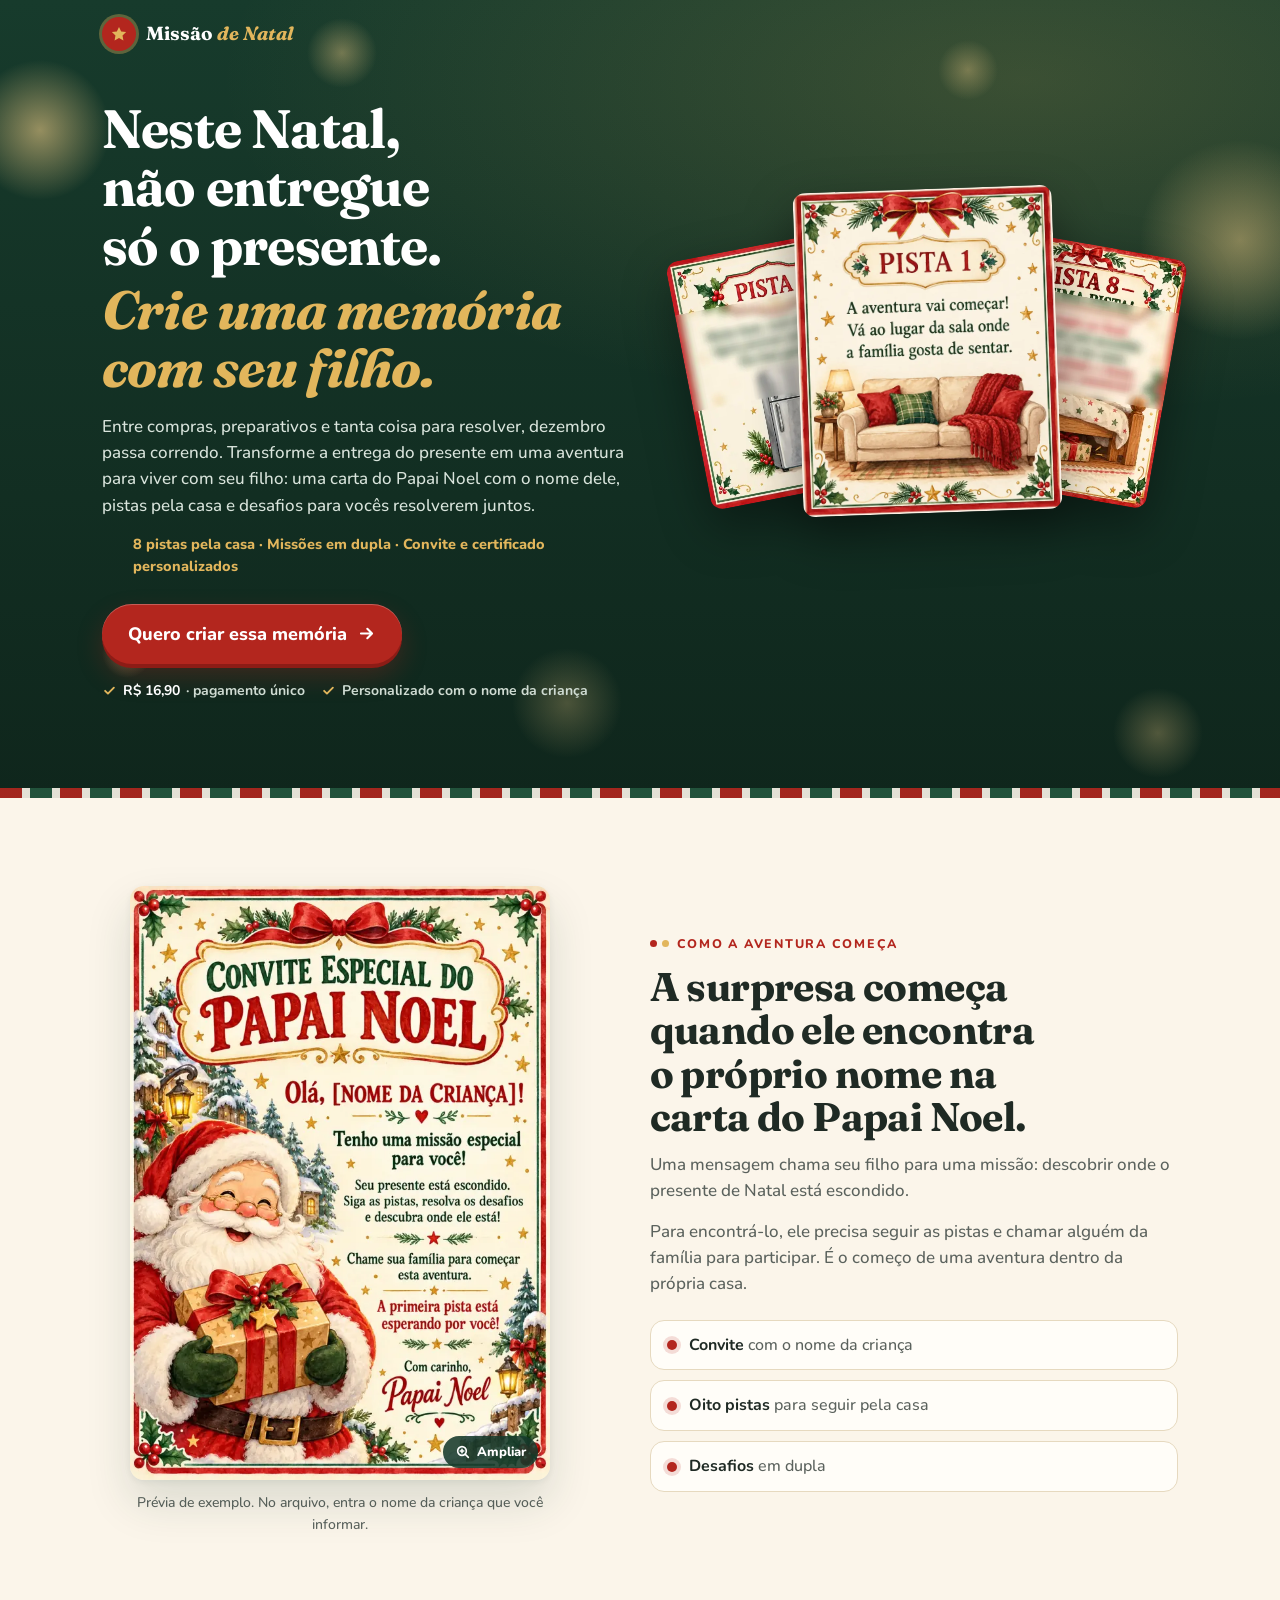
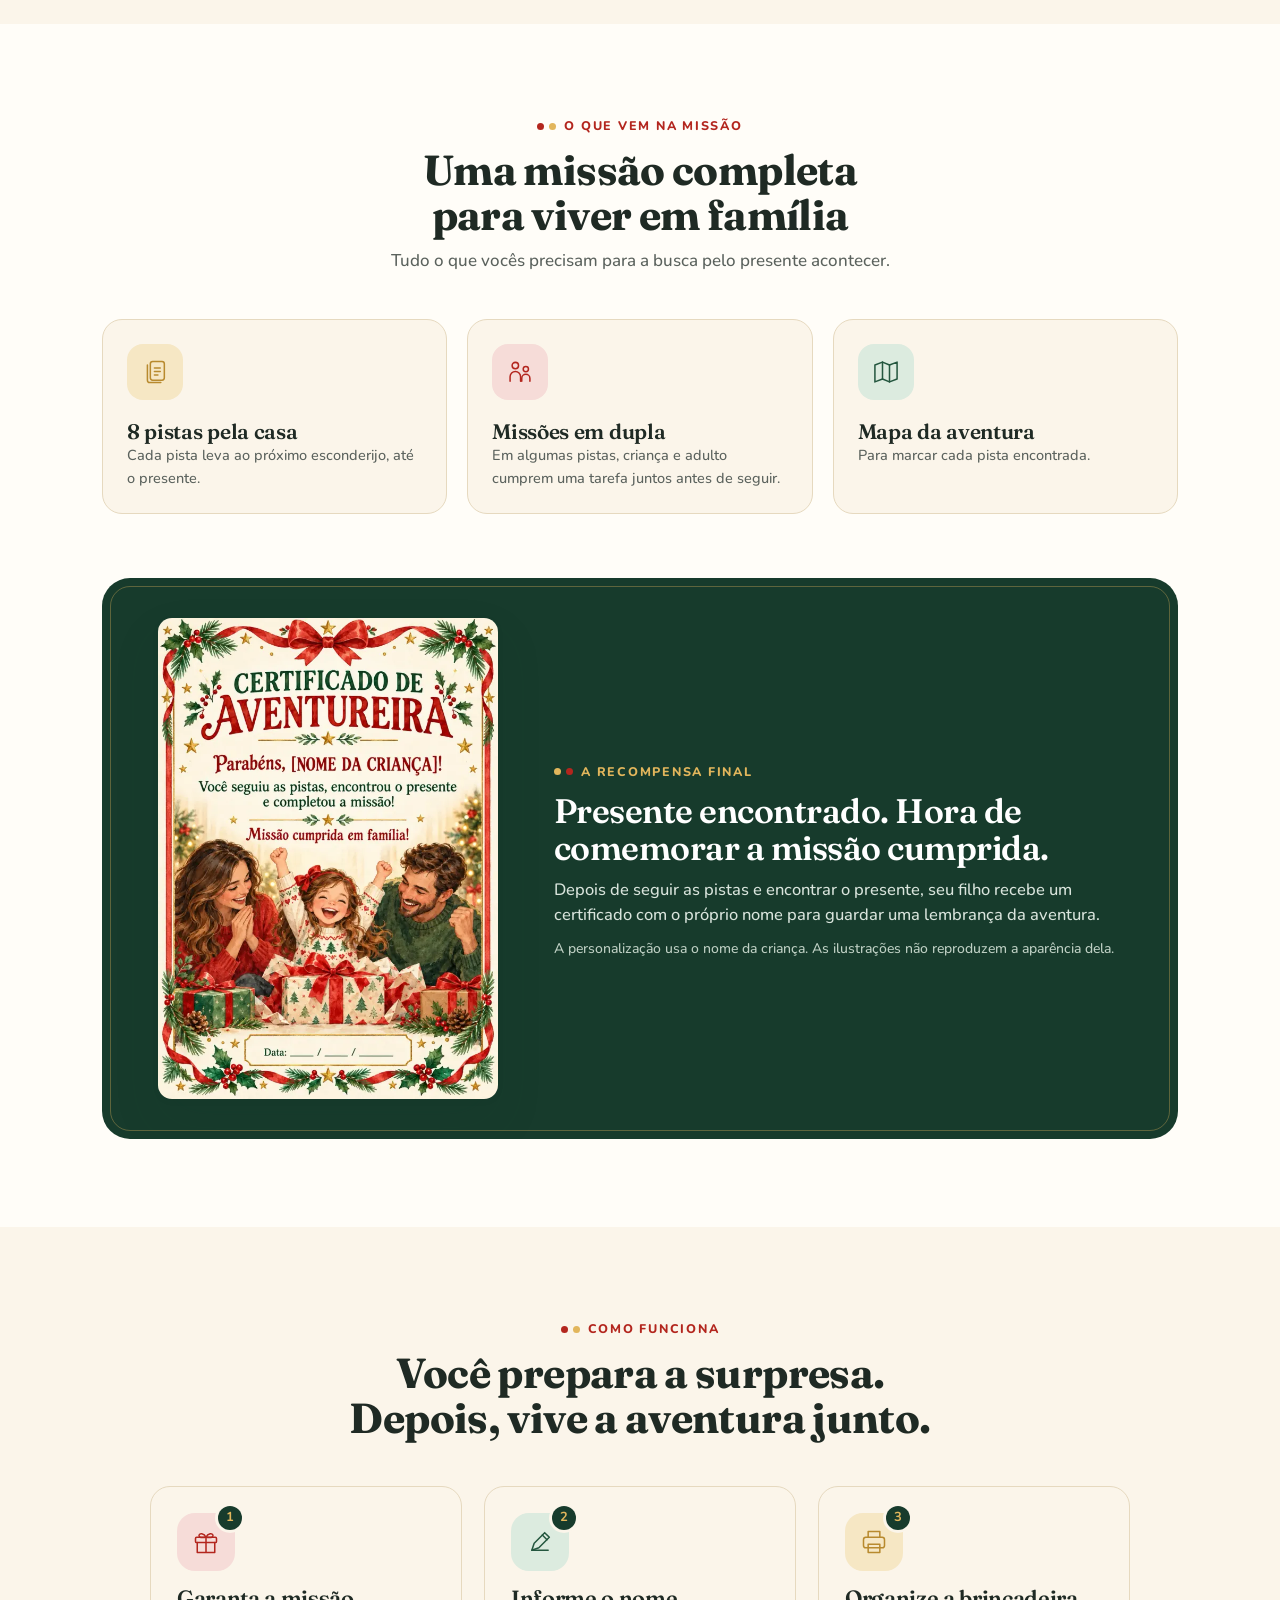
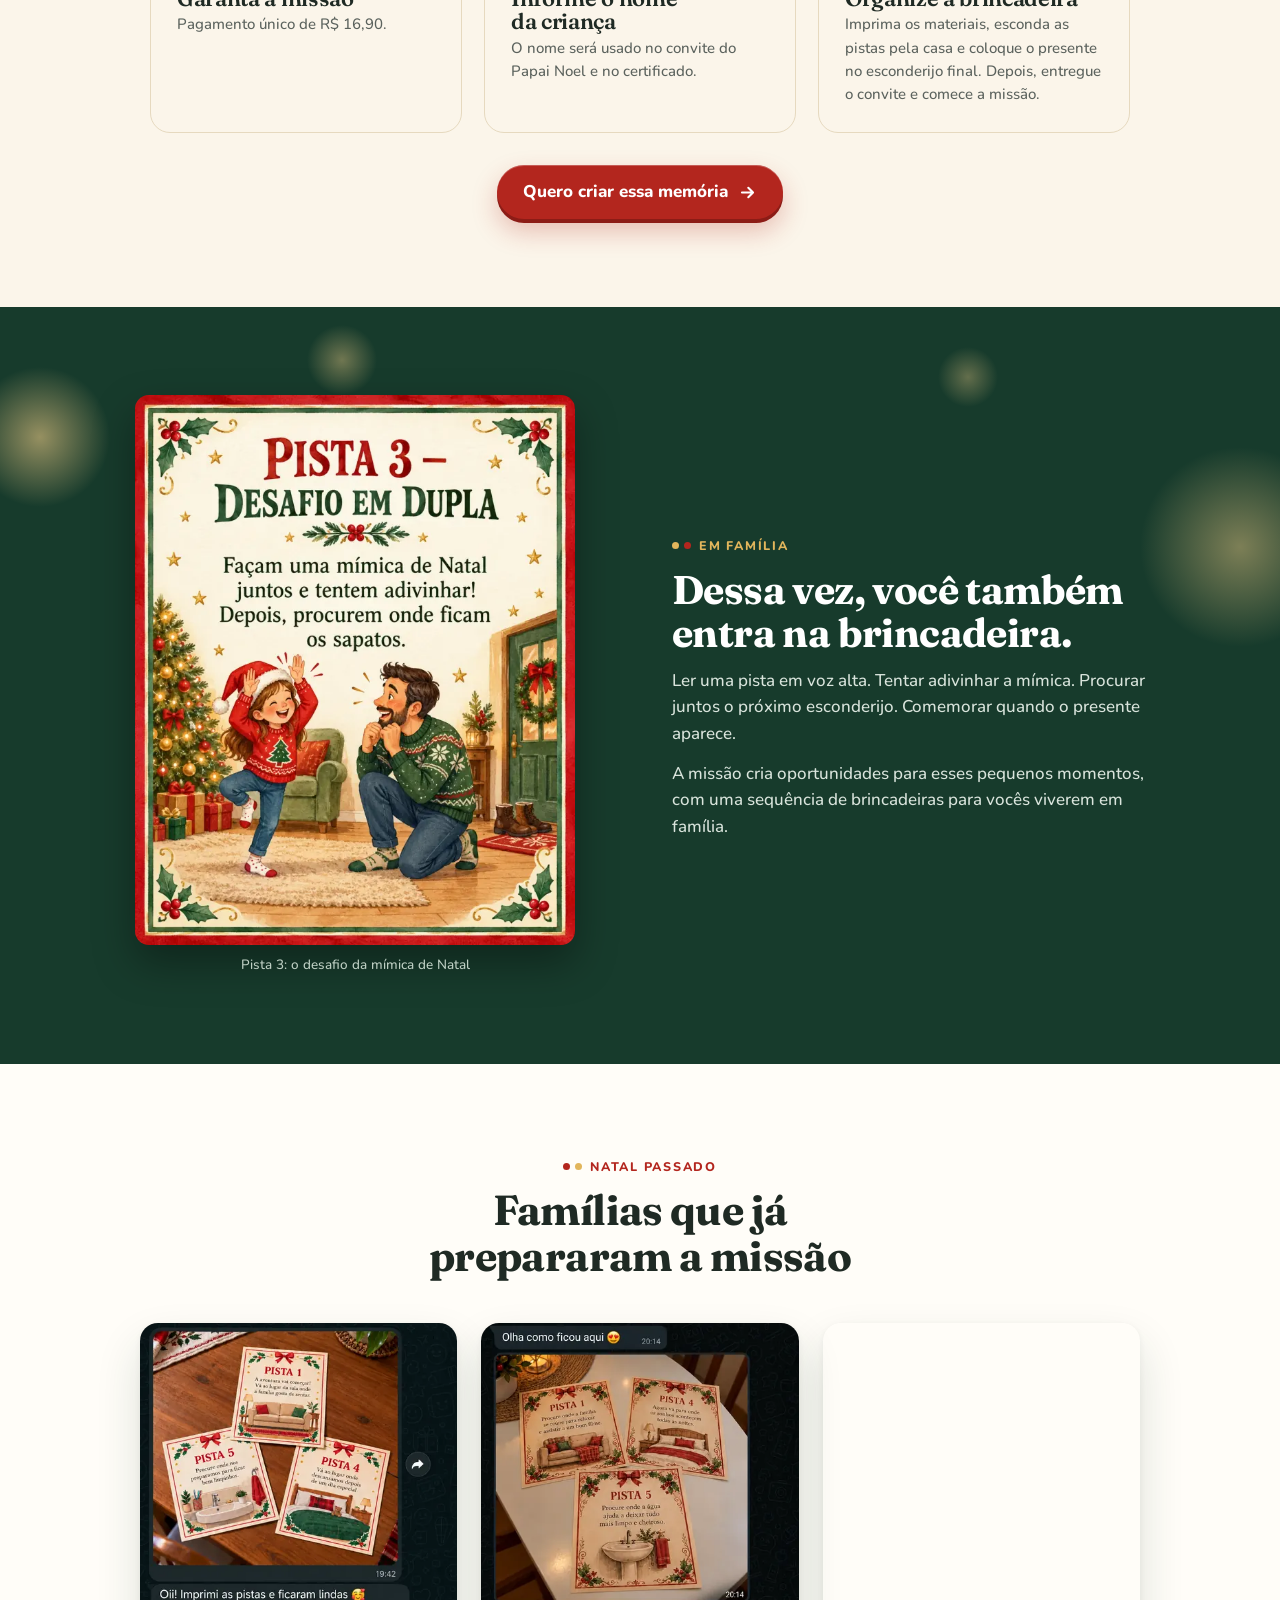
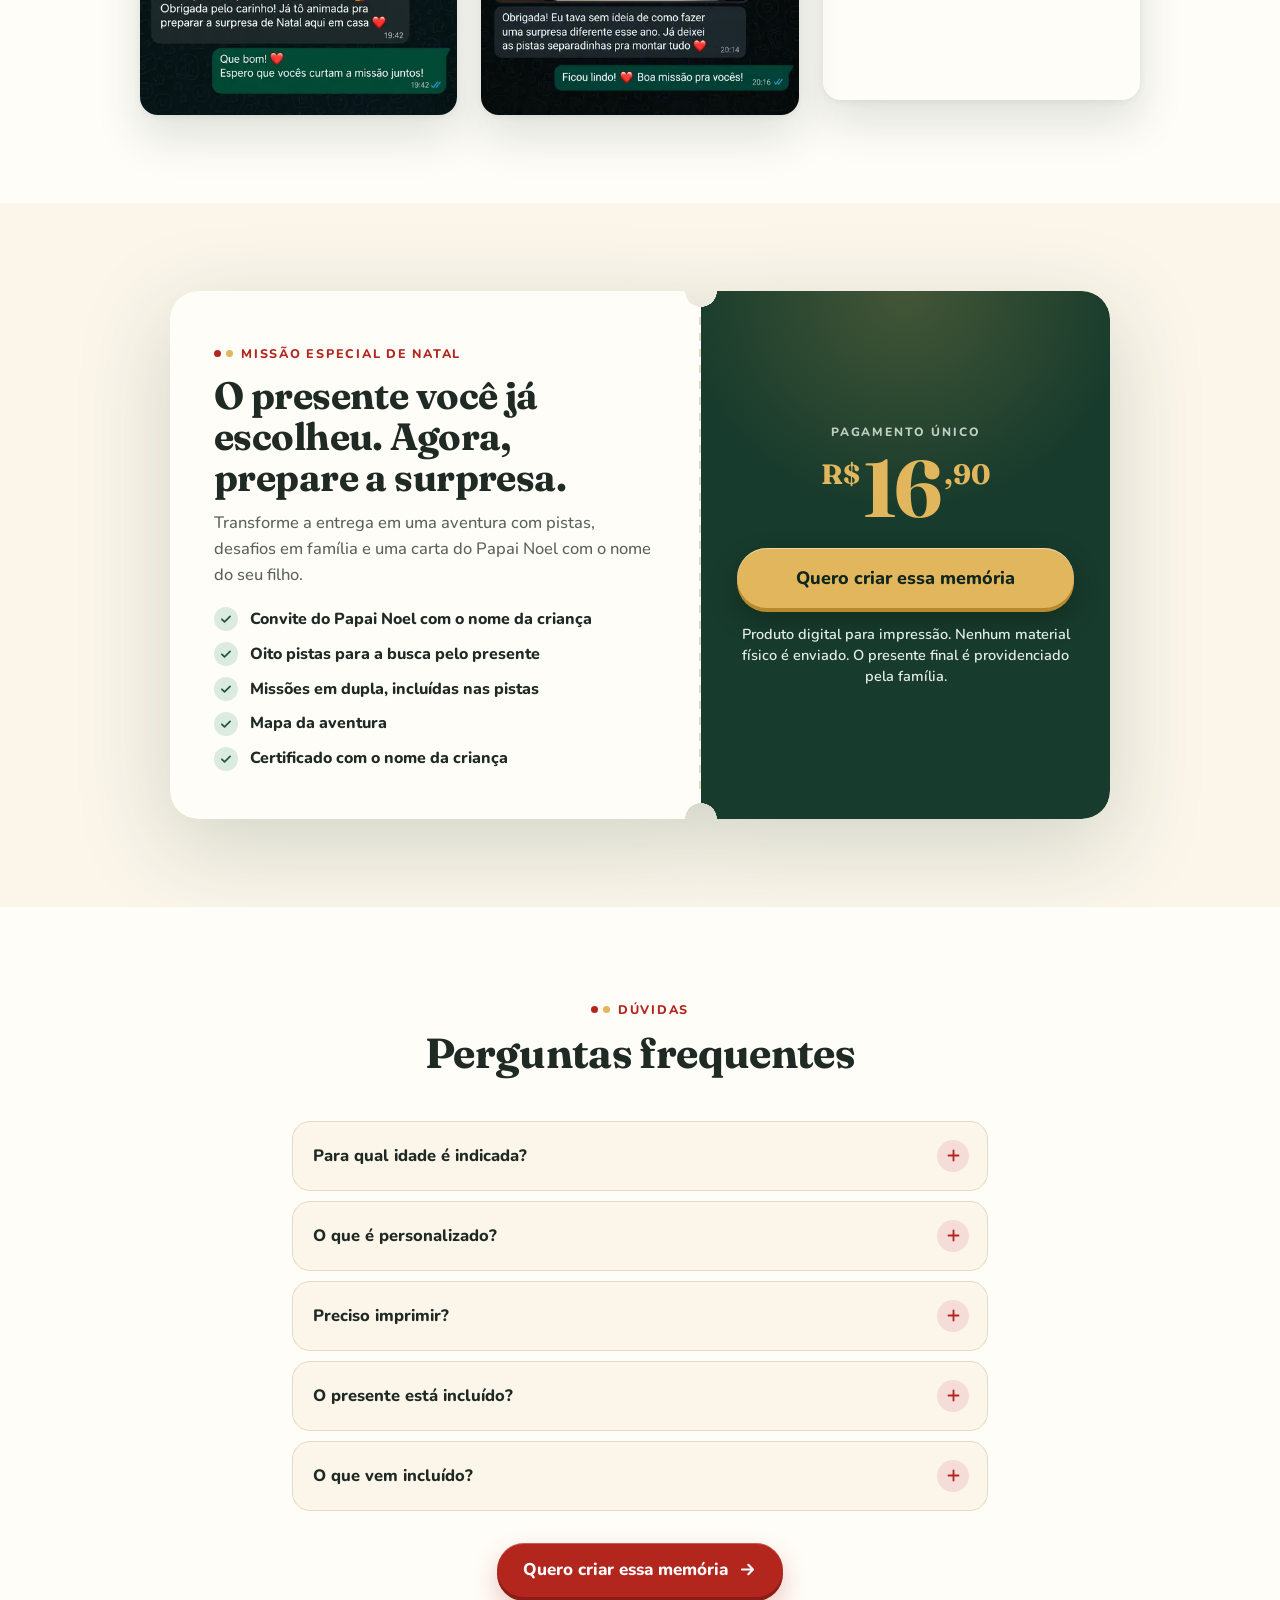
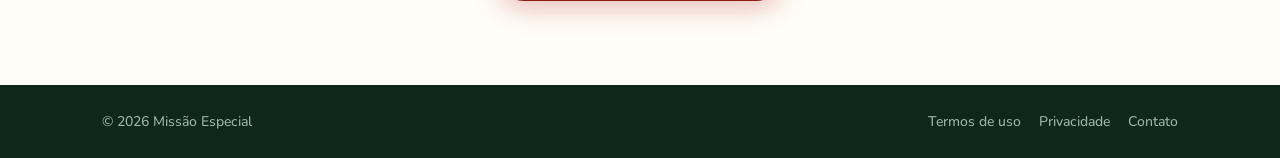
==== natal.html @ 2b22a1b2 "Restaura as landing pages a partir das prévias publicadas O container foi recriado e o histórico loc" ====
<!doctype html>
<html lang="pt-BR">
<head>
  <meta charset="utf-8">
  <meta name="viewport" content="width=device-width, initial-scale=1, viewport-fit=cover">
  <title>Missão Especial de Natal</title>
  <meta name="description" content="Neste Natal, transforme a entrega do presente em uma aventura com seu filho: carta do Papai Noel com o nome da criança, 8 pistas pela casa e missões em dupla. R$ 16,90.">
  <meta name="theme-color" content="#173B2C">
  <meta property="og:type" content="website">
  <meta property="og:locale" content="pt_BR">
  <meta property="og:title" content="Missão Especial de Natal">
  <meta property="og:description" content="Mais que um presente: uma missão especial para viver em família.">
  <link rel="icon" href="data:image/svg+xml,%3Csvg xmlns='http://www.w3.org/2000/svg' viewBox='0 0 64 64'%3E%3Crect width='64' height='64' rx='18' fill='%23173B2C'/%3E%3Cpath d='M32 12l5.9 12 13.1 1.9-9.5 9.3 2.2 13.1L32 42.1 20.3 48.3l2.2-13.1L13 25.9 26.1 24z' fill='%23E2B65C'/%3E%3C/svg%3E">
  <link rel="preconnect" href="https://fonts.googleapis.com">
  <link rel="preconnect" href="https://fonts.gstatic.com" crossorigin>
  <link href="https://fonts.googleapis.com/css2?family=Fraunces:opsz,wght@9..144,600;9..144,700&family=Nunito:wght@500;700;800&display=swap" rel="stylesheet">
  <script>
    (function (d) {
      var reduce = window.matchMedia && matchMedia('(prefers-reduced-motion: reduce)').matches;
      if (!reduce && 'IntersectionObserver' in window) d.className += ' anim';
      setTimeout(function () { if (!/io-ready/.test(d.className)) d.className = d.className.replace(' anim', ''); }, 3000);
    })(document.documentElement);
  </script>
  <link rel="stylesheet" href="assets/css/natal.css">
</head>
<body>
<svg width="0" height="0" style="position:absolute" aria-hidden="true">
  <defs>
    <symbol id="n-star" viewBox="0 0 24 24"><path fill="currentColor" d="M12 2.5l2.9 6 6.6.9-4.8 4.6 1.2 6.5L12 17.4l-5.9 3.1 1.2-6.5L2.5 9.4l6.6-.9z"/></symbol>
    <symbol id="n-check" viewBox="0 0 24 24"><path fill="none" stroke="currentColor" stroke-width="3" stroke-linecap="round" stroke-linejoin="round" d="M5 12.5l4.5 4.5L19 7.5"/></symbol>
    <symbol id="n-arrow" viewBox="0 0 24 24"><path fill="none" stroke="currentColor" stroke-width="2.6" stroke-linecap="round" stroke-linejoin="round" d="M5 12h13M13 6l6 6-6 6"/></symbol>
    <symbol id="n-plus" viewBox="0 0 24 24"><path fill="none" stroke="currentColor" stroke-width="2.6" stroke-linecap="round" d="M12 5v14M5 12h14"/></symbol>
    <symbol id="n-zoom" viewBox="0 0 24 24"><g fill="none" stroke="currentColor" stroke-width="2.4" stroke-linecap="round"><circle cx="10.5" cy="10.5" r="6.5"/><path d="M15.5 15.5L20 20M10.5 8v5M8 10.5h5"/></g></symbol>
    <symbol id="n-gift" viewBox="0 0 48 48"><g fill="none" stroke="currentColor" stroke-width="2.6" stroke-linecap="round" stroke-linejoin="round"><rect x="6" y="16" width="36" height="9" rx="2"/><path d="M9 25v17h30V25M24 16v26"/><path d="M24 16c-3-7-12-8-12-3s8 3 12 3zM24 16c3-7 12-8 12-3s-8 3-12 3z"/></g></symbol>
    <symbol id="n-pen" viewBox="0 0 48 48"><g fill="none" stroke="currentColor" stroke-width="2.6" stroke-linecap="round" stroke-linejoin="round"><path d="M10 38l4-12L32 8l8 8-18 18z"/><path d="M28 12l8 8M10 38h28"/></g></symbol>
    <symbol id="n-print" viewBox="0 0 48 48"><g fill="none" stroke="currentColor" stroke-width="2.6" stroke-linecap="round" stroke-linejoin="round"><path d="M14 16V6h20v10"/><rect x="6" y="16" width="36" height="18" rx="4"/><path d="M14 28h20v14H14z"/></g></symbol>
    <symbol id="n-cards" viewBox="0 0 48 48"><g fill="none" stroke="currentColor" stroke-width="2.6" stroke-linecap="round" stroke-linejoin="round"><rect x="16" y="6" width="24" height="32" rx="4"/><path d="M11 12v26a4 4 0 0 0 4 4h19"/><path d="M23 17h10M23 23h10M23 29h6"/></g></symbol>
    <symbol id="n-duo" viewBox="0 0 48 48"><g fill="none" stroke="currentColor" stroke-width="2.6" stroke-linecap="round" stroke-linejoin="round"><circle cx="16" cy="13" r="5.5"/><path d="M7 40v-8a9 9 0 0 1 18 0v8"/><circle cx="34" cy="19" r="4.5"/><path d="M27 40v-5a7 7 0 0 1 14 0v5"/></g></symbol>
    <symbol id="n-book" viewBox="0 0 48 48"><g fill="none" stroke="currentColor" stroke-width="2.6" stroke-linecap="round" stroke-linejoin="round"><path d="M9 7h26a4 4 0 0 1 4 4v30H13a4 4 0 0 1-4-4z"/><path d="M9 37a4 4 0 0 1 4-4h26"/><rect x="19" y="18" width="10" height="8" rx="1.5"/><path d="M21 18v-2.5a3 3 0 0 1 6 0V18"/></g></symbol>
    <symbol id="n-map" viewBox="0 0 48 48"><g fill="none" stroke="currentColor" stroke-width="2.6" stroke-linecap="round" stroke-linejoin="round"><path d="M5 12l13-5 12 5 13-5v29l-13 5-12-5-13 5z"/><path d="M18 7v29M30 12v29"/></g></symbol>
  </defs>
</svg>

<!-- =========================================================
     1. HERO
========================================================== -->
<section class="hero" id="topo">
  <div class="lights" aria-hidden="true"><i></i><i></i><i></i><i></i><i></i><i></i><i></i></div>
  <header class="nav wrap">
    <a href="#topo" class="brand" aria-label="Missão Especial de Natal, início">
      <span class="brand-mark"><svg aria-hidden="true"><use href="#n-star"/></svg></span>
      <span>Missão <em>de Natal</em></span>
    </a>
  </header>

  <div class="wrap hero-grid">
    <div class="hero-copy">
      <h1>Neste Natal, não entregue só o presente. <span class="hl">Crie uma memória com seu filho.</span></h1>
      <p class="lead">Entre compras, preparativos e tanta coisa para resolver, dezembro passa correndo. Transforme a entrega do presente em uma aventura para viver com seu filho: uma carta do Papai Noel com o nome dele, pistas pela casa e desafios para vocês resolverem juntos.</p>
      <p class="facts">8 pistas pela casa · Missões em dupla · Convite e certificado personalizados</p>
      <div class="hero-cta">
        <a href="#oferta" class="btn btn-lg" data-checkout>Quero criar essa memória <svg aria-hidden="true"><use href="#n-arrow"/></svg></a>
        <ul class="micro">
          <li><svg aria-hidden="true"><use href="#n-check"/></svg><b>R$ 16,90</b> · pagamento único</li>
          <li><svg aria-hidden="true"><use href="#n-check"/></svg>Personalizado com o nome da criança</li>
        </ul>
      </div>
    </div>

    <div class="hero-visual" aria-hidden="true">
      <div class="fan">
        <img class="fan-card f-left" src="assets/img/natal/pista-2-prev.webp" width="400" height="500" fetchpriority="high" decoding="async" alt="">
        <img class="fan-card f-right" src="assets/img/natal/pista-8-prev.webp" width="400" height="500" fetchpriority="high" decoding="async" alt="">
        <img class="fan-card f-center" src="assets/img/natal/pista-1.webp" width="1122" height="1402" fetchpriority="high" decoding="async" alt="">
      </div>
    </div>
  </div>
</section>

<main>

<!-- =========================================================
     3. A MISSÃO + CONVITE DO NOEL
========================================================== -->
<section class="section mission" id="missao">
  <div class="wrap mission-grid">
    <figure class="convite" data-reveal>
      <button type="button" class="zoomable" data-zoom="" data-zoom-alt="Convite Especial do Papai Noel" aria-label="Ampliar o convite do Papai Noel">
        <img class="" src="assets/img/natal/convite.webp" width="1054" height="1492" loading="lazy" decoding="async" alt="Convite Especial do Papai Noel em aquarela: “Olá, [nome da criança]! Tenho uma missão especial para você! Seu presente está escondido. Siga as pistas, resolva os desafios e descubra onde ele está!”, assinado “Com carinho, Papai Noel”, com o Papai Noel segurando um presente.">
        <span class="zoom-hint"><svg aria-hidden="true"><use href="#n-zoom"/></svg>Ampliar</span>
      </button>
      <figcaption>Prévia de exemplo. No arquivo, entra o nome da criança que você informar.</figcaption>
    </figure>

    <div class="mission-copy" data-reveal>
      <span class="eyebrow">Como a aventura começa</span>
      <h2>A surpresa começa quando ele encontra o próprio nome na carta do Papai Noel.</h2>
      <p>Uma mensagem chama seu filho para uma missão: descobrir onde o presente de Natal está escondido.</p>
      <p>Para encontrá-lo, ele precisa seguir as pistas e chamar alguém da família para participar. É o começo de uma aventura dentro da própria casa.</p>
      <ul class="mission-points">
        <li><span><b>Convite</b> com o nome da criança</span></li>
        <li><span><b>Oito pistas</b> para seguir pela casa</span></li>
        <li><span><b>Desafios</b> em dupla</span></li>
      </ul>
    </div>
  </div>
</section>


<!-- =========================================================
     4. O QUE VEM NO ARQUIVO
========================================================== -->
<section class="section kit" id="kit">
  <div class="wrap">
    <header class="head" data-reveal>
      <span class="eyebrow">O que vem na missão</span>
      <h2>Uma missão completa para viver em família</h2>
      <p>Tudo o que vocês precisam para a busca pelo presente acontecer.</p>
    </header>

    <ul class="extras" data-reveal-group>
      <li class="extra" style="--i:0">
        <span class="extra-ico c-gold"><svg aria-hidden="true"><use href="#n-cards"/></svg></span>
        <h3>8 pistas pela casa</h3>
        <p>Cada pista leva ao próximo esconderijo, até o presente.</p>
      </li>
      <li class="extra" style="--i:1">
        <span class="extra-ico c-red"><svg aria-hidden="true"><use href="#n-duo"/></svg></span>
        <h3>Missões em dupla</h3>
        <p>Em algumas pistas, criança e adulto cumprem uma tarefa juntos antes de seguir.</p>
      </li>
      <li class="extra" style="--i:0">
        <span class="extra-ico c-green"><svg aria-hidden="true"><use href="#n-map"/></svg></span>
        <h3>Mapa da aventura</h3>
        <p>Para marcar cada pista encontrada.</p>
      </li>
    </ul>

    <div class="reward" data-reveal>
      <button type="button" class="zoomable reward-img" data-zoom="" data-zoom-alt="Certificado de Aventureira" aria-label="Ampliar o certificado">
        <img class="" src="assets/img/natal/certificado.webp" width="1122" height="1402" loading="lazy" decoding="async" alt="Certificado de Aventureira em aquarela: “Parabéns, [nome da criança]! Você seguiu as pistas, encontrou o presente e completou a missão! Missão cumprida em família!”, com mãe, pai e filha comemorando ao lado dos presentes.">
      </button>
      <div class="reward-copy">
        <span class="eyebrow eyebrow--gold">A recompensa final</span>
        <h3>Presente encontrado. Hora de comemorar a missão cumprida.</h3>
        <p>Depois de seguir as pistas e encontrar o presente, seu filho recebe um certificado com o próprio nome para guardar uma lembrança da aventura.</p>
        <p class="reward-note">A personalização usa o nome da criança. As ilustrações não reproduzem a aparência dela.</p>
      </div>
    </div>
  </div>
</section>

<!-- =========================================================
     5. COMO FUNCIONA
========================================================== -->
<section class="section how" id="como-funciona">
  <div class="wrap">
    <header class="head" data-reveal>
      <span class="eyebrow">Como funciona</span>
      <h2>Você prepara a surpresa. Depois, vive a aventura junto.</h2>
    </header>
    <ol class="steps" data-reveal-group>
      <li style="--i:0"><span class="step-ico"><svg aria-hidden="true"><use href="#n-gift"/></svg><b>1</b></span><div><h3>Garanta a missão</h3><p>Pagamento único de R$ 16,90.</p></div></li>
      <li style="--i:1"><span class="step-ico"><svg aria-hidden="true"><use href="#n-pen"/></svg><b>2</b></span><div><h3>Informe o nome da criança</h3><p>O nome será usado no convite do Papai Noel e no certificado.</p></div></li>
      <li style="--i:2"><span class="step-ico"><svg aria-hidden="true"><use href="#n-print"/></svg><b>3</b></span><div><h3>Organize a brincadeira</h3><p>Imprima os materiais, esconda as pistas pela casa e coloque o presente no esconderijo final. Depois, entregue o convite e comece a missão.</p></div></li>
    </ol>
    <div class="center" data-reveal><a href="#oferta" class="btn" data-checkout>Quero criar essa memória <svg aria-hidden="true"><use href="#n-arrow"/></svg></a></div>
  </div>
</section>

<!-- =========================================================
     6. BLOCO EMOCIONAL
========================================================== -->
<section class="section moment" id="momento">
  <div class="lights lights--soft" aria-hidden="true"><i></i><i></i><i></i><i></i></div>
  <div class="wrap moment-grid">
    <figure class="moment-img" data-reveal>
      <img src="assets/img/natal/pista-3.webp" width="1122" height="1402" loading="lazy" decoding="async" alt="Ilustração da Pista 3: pai e filha fazendo mímica de Natal juntos na sala, ao lado da árvore enfeitada.">
      <figcaption>Pista 3: o desafio da mímica de Natal</figcaption>
    </figure>
    <div class="moment-copy" data-reveal>
      <span class="eyebrow eyebrow--gold">Em família</span>
      <h2>Dessa vez, você também entra na brincadeira.</h2>
      <p>Ler uma pista em voz alta. Tentar adivinhar a mímica. Procurar juntos o próximo esconderijo. Comemorar quando o presente aparece.</p>
      <p>A missão cria oportunidades para esses pequenos momentos, com uma sequência de brincadeiras para vocês viverem em família.</p>
    </div>
  </div>
</section>

<!-- =========================================================
     PROVA SOCIAL
========================================================== -->
<section class="section provas" id="clientes">
  <div class="wrap">
    <header class="head" data-reveal>
      <span class="eyebrow">Natal passado</span>
      <h2>Famílias que já prepararam a missão</h2>
    </header>
    <ul class="provas-list" data-reveal-group>
      <li class="prova" style="--i:0">
        <button type="button" class="zoomable" data-zoom="" data-zoom-alt="Print de conversa no WhatsApp: cliente mostra as pistas 1, 4 e 5 impressas sobre uma mesa de madeira e diz que ficaram lindas e que está animada para preparar a surpresa de Natal." aria-label="Ampliar print 1">
          <img src="assets/img/natal/prova-1.webp" width="800" height="988" loading="lazy" decoding="async" alt="Print de conversa no WhatsApp: cliente mostra as pistas 1, 4 e 5 impressas sobre uma mesa de madeira e diz que ficaram lindas e que está animada para preparar a surpresa de Natal.">
        </button>
      </li>
      <li class="prova" style="--i:1">
        <button type="button" class="zoomable" data-zoom="" data-zoom-alt="Print de conversa no WhatsApp: cliente mostra as pistas 1, 4 e 5 impressas sobre uma mesa e agradece, dizendo que estava sem ideia de como fazer uma surpresa diferente." aria-label="Ampliar print 2">
          <img src="assets/img/natal/prova-2.webp" width="800" height="988" loading="lazy" decoding="async" alt="Print de conversa no WhatsApp: cliente mostra as pistas 1, 4 e 5 impressas sobre uma mesa e agradece, dizendo que estava sem ideia de como fazer uma surpresa diferente.">
        </button>
      </li>
      <li class="prova" style="--i:2">
        <button type="button" class="zoomable" data-zoom="" data-zoom-alt="Print de conversa no WhatsApp: cliente mostra as pistas impressas ao lado de uma tesoura e conta que vai esconder as pistas enquanto o filho está com a avó." aria-label="Ampliar print 3">
          <img src="assets/img/natal/prova-3.webp" width="800" height="988" loading="lazy" decoding="async" alt="Print de conversa no WhatsApp: cliente mostra as pistas impressas ao lado de uma tesoura e conta que vai esconder as pistas enquanto o filho está com a avó.">
        </button>
      </li>
    </ul>
  </div>
</section>

<!-- =========================================================
     7. OFERTA
========================================================== -->
<section class="section offer" id="oferta">
  <div class="wrap">
    <div class="ticket" data-reveal>
      <div class="ticket-main">
        <span class="eyebrow">Missão Especial de Natal</span>
        <h2>O presente você já escolheu. Agora, prepare a surpresa.</h2>
        <p class="ticket-sub">Transforme a entrega em uma aventura com pistas, desafios em família e uma carta do Papai Noel com o nome do seu filho.</p>
        <ul class="ticket-list">
          <li><svg aria-hidden="true"><use href="#n-check"/></svg>Convite do Papai Noel com o nome da criança</li>
          <li><svg aria-hidden="true"><use href="#n-check"/></svg>Oito pistas para a busca pelo presente</li>
          <li><svg aria-hidden="true"><use href="#n-check"/></svg>Missões em dupla, incluídas nas pistas</li>
          <li><svg aria-hidden="true"><use href="#n-check"/></svg>Mapa da aventura</li>
          <li><svg aria-hidden="true"><use href="#n-check"/></svg>Certificado com o nome da criança</li>
        </ul>
      </div>
      <div class="ticket-stub">
        <span class="stub-k">Pagamento único</span>
        <span class="price"><small>R$</small>16<small>,90</small></span>
        <a href="#oferta" class="btn btn-lg btn-block btn-gold" data-checkout>Quero criar essa memória</a>
        <span class="stub-note">Produto digital para impressão. Nenhum material físico é enviado. O presente final é providenciado pela família.</span>
      </div>
    </div>
  </div>
</section>

<!-- =========================================================
     8. FAQ
========================================================== -->
<section class="section faq" id="faq">
  <div class="wrap wrap--narrow">
    <header class="head" data-reveal>
      <span class="eyebrow">Dúvidas</span>
      <h2>Perguntas frequentes</h2>
    </header>
    <div class="faq-list">
      <details class="faq-item"><summary>Para qual idade é indicada?<span class="faq-ico" aria-hidden="true"><svg><use href="#n-plus"/></svg></span></summary><div class="faq-a"><p>Para crianças de 4 a 10 anos, com a participação de um adulto. Para as menores, o adulto pode ler as pistas em voz alta.</p></div></details>
      <details class="faq-item"><summary>O que é personalizado?<span class="faq-ico" aria-hidden="true"><svg><use href="#n-plus"/></svg></span></summary><div class="faq-a"><p>O convite do Papai Noel e o certificado recebem o nome informado por você. As ilustrações não reproduzem a aparência da criança.</p></div></details>
      <details class="faq-item"><summary>Preciso imprimir?<span class="faq-ico" aria-hidden="true"><svg><use href="#n-plus"/></svg></span></summary><div class="faq-a"><p>Sim. O produto é digital e os materiais devem ser impressos em casa ou em uma gráfica.</p></div></details>
      <details class="faq-item"><summary>O presente está incluído?<span class="faq-ico" aria-hidden="true"><svg><use href="#n-plus"/></svg></span></summary><div class="faq-a"><p>Não. O presente é escolhido e providenciado pela família, que o esconde para a criança encontrar no final.</p></div></details>
      <details class="faq-item"><summary>O que vem incluído?<span class="faq-ico" aria-hidden="true"><svg><use href="#n-plus"/></svg></span></summary><div class="faq-a"><p>Convite do Papai Noel com o nome da criança, 8 pistas pela casa (algumas com missões em dupla), mapa da aventura e certificado com o nome da criança.</p></div></details>
    </div>
    <div class="center"><a href="#oferta" class="btn" data-checkout>Quero criar essa memória <svg aria-hidden="true"><use href="#n-arrow"/></svg></a></div>
  </div>
</section>

</main>

<footer class="footer">
  <div class="wrap footer-inner">
    <span>© <span id="year">2026</span> Missão Especial</span>
    <nav aria-label="Links legais">
      <a href="#">Termos de uso</a>
      <a href="#">Privacidade</a>
      <a href="#">Contato</a>
    </nav>
  </div>
</footer>

<dialog class="lightbox" id="lightbox" aria-label="Imagem ampliada">
  <img id="lightbox-img" alt="">
  <button type="button" class="lightbox-close" id="lightbox-close" aria-label="Fechar"><svg aria-hidden="true"><use href="#n-plus"/></svg></button>
</dialog>

<script src="assets/js/natal.js" defer></script>
</body>
</html>
---- assets/css/natal.css ----
/* ==========================================================
   Missão Especial de Natal — landing page
   Direção: noite de Natal em casa. Verde-pinheiro profundo,
   papel creme das pistas, vermelho e dourado só nos detalhes.
   Mobile first · CSS puro
========================================================== */

:root {
  --pine-950: #0F261C;
  --pine-900: #173B2C;
  --pine-700: #24573F;
  --cream:    #FBF5EA;
  --paper:    #F4EAD6;
  --white:    #FFFDF8;
  --red:      #B3261E;
  --red-d:    #8C1C16;
  --gold:     #E2B65C;
  --gold-d:   #B88A2E;
  --ink:      #1F2A24;
  --ink-2:    #5B625D;
  --line:     #E6D9BF;

  --r: 20px;
  --r-lg: 28px;
  --sh-sm: 0 1px 2px rgba(23, 59, 44, .06), 0 8px 20px rgba(23, 59, 44, .07);
  --sh: 0 2px 6px rgba(23, 59, 44, .06), 0 22px 46px rgba(23, 59, 44, .14);

  --f-display: "Fraunces", Georgia, "Times New Roman", serif;
  --f-body: "Nunito", system-ui, -apple-system, "Segoe UI", sans-serif;

  --gutter: 18px;
  --sec: 56px;
  --dur: .38s;
  --ease: cubic-bezier(.22, .8, .24, 1);
}
@media (min-width: 768px) { :root { --gutter: 32px; --sec: 88px; --dur: .5s; } }

*, *::before, *::after { box-sizing: border-box; }
html { scroll-behavior: smooth; -webkit-text-size-adjust: 100%; }
body {
  margin: 0; background: var(--cream); color: var(--ink);
  font-family: var(--f-body); font-size: 17px; line-height: 1.55; font-weight: 500;
  -webkit-font-smoothing: antialiased; overflow-x: hidden;
}
h1, h2, h3 { font-family: var(--f-display); font-weight: 700; margin: 0; line-height: 1.08; letter-spacing: -.015em; text-wrap: balance; }
h3 { font-weight: 600; }
p { margin: 0; }
ul, ol { list-style: none; margin: 0; padding: 0; }
a { color: inherit; }
svg { display: block; }
img { max-width: 100%; height: auto; display: block; }
button { font: inherit; color: inherit; }
.wrap { width: 100%; max-width: 1140px; margin: 0 auto; padding: 0 var(--gutter); }
.wrap--narrow { max-width: 760px; }
.center { display: flex; justify-content: center; margin-top: 32px; }

/* ---------- Botões ---------- */
.btn {
  --b: var(--red); --bd: var(--red-d);
  display: inline-flex; align-items: center; justify-content: center; gap: 10px;
  min-height: 54px; padding: 15px 26px; border: 0; border-radius: 999px; cursor: pointer;
  background: var(--b); color: #fff; text-decoration: none; text-align: center;
  font-family: var(--f-body); font-weight: 800; font-size: 17px; line-height: 1.15;
  box-shadow: inset 0 1px 0 rgba(255, 255, 255, .25), 0 4px 0 var(--bd), 0 12px 26px rgba(179, 38, 30, .28);
  transition: transform .15s ease, box-shadow .15s ease;
  -webkit-tap-highlight-color: transparent;
}
.btn svg { width: 19px; height: 19px; flex: none; transition: transform .2s ease; }
.btn-lg { min-height: 60px; font-size: 18px; }
.btn-block { width: 100%; }
.btn-gold { --b: var(--gold); --bd: var(--gold-d); color: var(--pine-950); box-shadow: inset 0 1px 0 rgba(255, 255, 255, .45), 0 4px 0 var(--gold-d), 0 12px 28px rgba(0, 0, 0, .25); }
.btn:focus-visible { outline: 3px solid var(--gold); outline-offset: 4px; }
@media (hover: hover) { .btn:hover { transform: translateY(-2px); } .btn:hover svg { transform: translateX(3px); } }
.btn:active { transform: translateY(3px); box-shadow: inset 0 1px 0 rgba(255, 255, 255, .2), 0 1px 0 var(--bd); }

/* ---------- Títulos de seção ---------- */
.section { position: relative; padding: var(--sec) 0; }
.head { text-align: center; max-width: 680px; margin: 0 auto 28px; }
.head h2, .mission-copy h2, .moment-copy h2, .ticket h2 { font-size: clamp(29px, 7.4vw, 46px); }
.head p { margin-top: 10px; color: var(--ink-2); font-size: 17px; }
@media (min-width: 768px) { .head { margin-bottom: 44px; } }
.eyebrow {
  display: inline-flex; align-items: center; gap: 8px; margin-bottom: 12px;
  font-weight: 800; font-size: 12.5px; letter-spacing: .14em; text-transform: uppercase; color: var(--red);
}
.eyebrow::before { content: ""; width: 7px; height: 7px; border-radius: 50%; background: currentColor; box-shadow: 12px 0 0 var(--gold); margin-right: 12px; }
.eyebrow--gold { color: var(--gold); }
.eyebrow--gold::before { box-shadow: 12px 0 0 var(--red); }

/* ---------- Luzes (bokeh leve, sem blur) ---------- */
.lights { position: absolute; inset: 0; overflow: hidden; pointer-events: none; z-index: 0; }
.lights i { position: absolute; border-radius: 50%; background: radial-gradient(closest-side, rgba(255, 214, 140, .55), rgba(255, 214, 140, 0)); }
.lights i:nth-child(1) { width: 140px; height: 140px; left: -30px; top: 60px; }
.lights i:nth-child(2) { width: 70px; height: 70px; left: 24%; top: 18px; opacity: .7; }
.lights i:nth-child(3) { width: 200px; height: 200px; right: -60px; top: 140px; opacity: .8; }
.lights i:nth-child(4) { width: 60px; height: 60px; right: 22%; top: 40px; opacity: .6; }
.lights i:nth-child(5) { width: 110px; height: 110px; left: 40%; bottom: 40px; opacity: .45; }
.lights i:nth-child(6) { width: 50px; height: 50px; left: 8%; bottom: 120px; opacity: .6; }
.lights i:nth-child(7) { width: 90px; height: 90px; right: 6%; bottom: 20px; opacity: .5; }
@media (max-width: 767px) { .lights i:nth-child(n+5) { display: none; } }
html.anim .lights i { animation: glow 6s ease-in-out infinite alternate; }
html.anim .lights i:nth-child(2n) { animation-delay: -3s; }
@keyframes glow { to { opacity: .25; } }

/* ==========================================================
   1. HERO
========================================================== */
.hero {
  position: relative; isolation: isolate; overflow: hidden; color: #fff;
  background:
    radial-gradient(90% 60% at 80% 10%, rgba(226, 182, 92, .18), transparent 70%),
    linear-gradient(180deg, var(--pine-900) 0%, var(--pine-950) 100%);
  padding-bottom: 56px;
}
.hero::after {
  /* faixa de "papel" na base, como a borda das pistas */
  content: ""; position: absolute; left: 0; right: 0; bottom: 0; height: 10px;
  background: repeating-linear-gradient(90deg, var(--red) 0 22px, var(--cream) 22px 30px, var(--pine-700) 30px 52px, var(--cream) 52px 60px);
  opacity: .9;
}
.nav { position: relative; z-index: 2; display: flex; align-items: center; height: 68px; padding-top: env(safe-area-inset-top, 0px); }
.brand { display: inline-flex; align-items: center; gap: 10px; text-decoration: none; font-family: var(--f-display); font-weight: 700; font-size: 19px; }
.brand em { font-style: italic; color: var(--gold); }
.brand-mark { display: grid; place-items: center; width: 34px; height: 34px; border-radius: 50%; background: var(--red); color: var(--gold); box-shadow: 0 0 0 3px rgba(226, 182, 92, .35); }
.brand-mark svg { width: 18px; height: 18px; }

.hero-grid { position: relative; z-index: 1; display: grid; gap: 30px; align-items: center; padding-top: 12px; }
.hero-copy { text-align: center; }
.hero h1 { font-size: clamp(30px, 8vw, 54px); line-height: 1.08; }
.hero h1 .hl { display: block; margin-top: 6px; }
.hl { color: var(--gold); font-style: italic; }
.lead { margin: 16px auto 0; max-width: 32em; font-size: 17px; line-height: 1.55; color: #D9E4DC; }
.facts { margin: 14px auto 0; max-width: 32em; font-size: 14.5px; font-weight: 800; color: var(--gold); }
.hero-cta { margin-top: 26px; display: flex; flex-direction: column; align-items: center; gap: 16px; }
.hero-cta .btn { width: 100%; max-width: 400px; }
.micro { display: flex; flex-wrap: wrap; justify-content: center; gap: 6px 16px; font-size: 14px; font-weight: 700; color: #CFDBD2; }
.micro li { display: inline-flex; align-items: center; gap: 6px; }
.micro svg { width: 15px; height: 15px; color: var(--gold); }

.hero-visual { width: 100%; max-width: 480px; margin: 0 auto; }
.fan { position: relative; aspect-ratio: 1 / .92; }
.fan-card { position: absolute; border-radius: 12px; box-shadow: 0 14px 30px rgba(0, 0, 0, .35); background: var(--paper); }
.f-center { width: 54%; left: 23%; top: 2%; z-index: 2; transform: rotate(-2deg); }
.f-left { width: 42%; left: 0; top: 14%; transform: rotate(-11deg); }
.f-right { width: 42%; right: 0; top: 14%; transform: rotate(10deg); }
html.anim .f-center { animation: float 7s ease-in-out infinite; }
@keyframes float { 50% { transform: rotate(-2deg) translateY(-6px); } }

@media (min-width: 980px) {
  .hero { padding-bottom: 96px; }
  .hero-grid { grid-template-columns: 1.05fr 1fr; gap: 48px; padding-top: 32px; }
  .hero-copy { text-align: left; }
  .lead { margin-left: 0; }
  .hero-cta { align-items: flex-start; }
  .hero-cta .btn { width: auto; }
  .micro { justify-content: flex-start; }
  .fan-card { box-shadow: 0 20px 50px rgba(0, 0, 0, .4); }
}

/* Entrada do hero */
html.anim .hero-copy > * { animation: rise var(--dur) var(--ease) both; }
html.anim .hero-copy > :nth-child(2) { animation-delay: 60ms; }
html.anim .hero-copy > :nth-child(3) { animation-delay: 120ms; }
html.anim .hero-copy > :nth-child(4) { animation-delay: 180ms; }
html.anim .hero-visual { animation: fade .6s ease-out .1s both; }
@keyframes rise { from { opacity: 0; translate: 0 14px; } }
@keyframes fade { from { opacity: 0; } }

/* ==========================================================
   2. MISSÃO + CONVITE
========================================================== */
.mission-grid { display: grid; gap: 30px; align-items: center; }
.convite { margin: 0; max-width: min(420px, 80vw); justify-self: center; width: 100%; }
.zoomable { position: relative; display: block; width: 100%; padding: 0; border: 0; background: none; cursor: zoom-in; border-radius: 14px; }
.zoomable img { border-radius: 14px; box-shadow: var(--sh); }
.zoomable:focus-visible { outline: 3px solid var(--red); outline-offset: 4px; }
.zoom-hint {
  position: absolute; right: 12px; bottom: 12px; display: inline-flex; align-items: center; gap: 6px;
  padding: 6px 12px; border-radius: 999px; background: rgba(23, 59, 44, .88); color: #fff; font-size: 13px; font-weight: 800;
}
.zoom-hint svg { width: 16px; height: 16px; }
.convite figcaption { margin-top: 12px; text-align: center; font-size: 14px; color: var(--ink-2); }
.mission-copy { text-align: center; }
.mission-copy p { margin-top: 14px; color: var(--ink-2); font-size: 17px; }
.mission-points { display: grid; gap: 10px; margin-top: 22px; text-align: left; }
.mission-points li {
  display: flex; align-items: center; gap: 12px; padding: 12px 16px; border-radius: 14px;
  background: var(--white); border: 1px solid var(--line); font-size: 16px; color: var(--ink-2);
}
.mission-points li::before { content: ""; flex: none; width: 10px; height: 10px; border-radius: 50%; background: var(--red); box-shadow: 0 0 0 4px rgba(179, 38, 30, .15); }
.mission-points b { color: var(--ink); }
@media (min-width: 900px) {
  .mission-grid { grid-template-columns: .9fr 1fr; gap: 72px; }
  .mission-copy { text-align: left; }
}

/* ==========================================================
   4. O QUE VEM NO ARQUIVO
========================================================== */
.kit { background: var(--white); }
.kit-sub { text-align: center; font-size: 21px; margin-bottom: 16px; }
.pista { display: flex; flex-direction: column; gap: 6px; }
.pista-btn { display: block; padding: 0; border: 0; background: none; cursor: zoom-in; border-radius: 10px; }
.pista-btn img { border-radius: 10px; box-shadow: var(--sh-sm); transition: transform .25s ease, box-shadow .25s ease; }
.pista-btn:focus-visible { outline: 3px solid var(--red); outline-offset: 3px; }
@media (hover: hover) { .pista-btn:hover img { transform: translateY(-3px); box-shadow: var(--sh); } }
.pista-cap { font-size: 13.5px; color: var(--ink-2); text-align: center; }
.pista-cap b { color: var(--red); }
.pistas-hint { margin-top: 12px; text-align: center; font-size: 13px; color: var(--ink-2); }

.extras { display: grid; gap: 12px; }
.extra { display: grid; grid-template-columns: 56px 1fr; grid-template-rows: auto 1fr; column-gap: 14px; padding: 14px; border-radius: 16px; background: var(--cream); border: 1px solid var(--line); align-items: start; }
.extra h3 { font-size: 18px; padding-top: 4px; }
.extra p { font-size: 14.5px; color: var(--ink-2); margin-top: 2px; }
@media (min-width: 900px) {
  .extras { grid-template-columns: repeat(3, 1fr); gap: 20px; margin-top: 0; }
  .extra { display: block; padding: 24px; border-radius: var(--r); }
  .extra .extra-ico { margin-bottom: 16px; }
  .extra h3 { font-size: 21px; }
}

.reward {
  display: grid; gap: 24px; align-items: center; margin-top: 44px; padding: 22px 18px 26px;
  border-radius: var(--r-lg); background: var(--pine-900); color: #fff; position: relative; overflow: hidden;
}
.reward::before { content: ""; position: absolute; inset: 8px; border-radius: calc(var(--r-lg) - 8px); border: 1px solid rgba(226, 182, 92, .35); pointer-events: none; }
.reward-img { max-width: 300px; justify-self: center; }
.reward-copy { text-align: center; }
.reward-copy h3 { font-size: clamp(25px, 6.4vw, 34px); }
.reward-copy p { margin-top: 10px; color: #D9E4DC; font-size: 16.5px; }
@media (min-width: 900px) {
  .reward { grid-template-columns: 340px 1fr; gap: 56px; padding: 40px 56px; margin-top: 64px; }
  .reward-img { max-width: none; }
  .reward-copy { text-align: left; }
}

/* ==========================================================
   5. COMO FUNCIONA
========================================================== */
.how { background: var(--cream); }
.steps { display: grid; gap: 14px; max-width: 980px; margin: 0 auto; }
.steps li { display: flex; gap: 16px; align-items: center; padding: 16px; border-radius: 18px; background: var(--cream); border: 1px solid var(--line); }
.step-ico { position: relative; flex: none; display: grid; place-items: center; width: 58px; height: 58px; border-radius: 18px; background: #F6DCD8; color: var(--red); }
.steps li:nth-child(2) .step-ico { background: #DCEBDF; color: var(--pine-700); }
.steps li:nth-child(3) .step-ico { background: #F6E7C4; color: var(--gold-d); }
.step-ico svg { width: 28px; height: 28px; }
.step-ico b { position: absolute; right: -7px; top: -7px; display: grid; place-items: center; width: 24px; height: 24px; border-radius: 50%; background: var(--pine-900); color: var(--gold); font-size: 13px; box-shadow: 0 0 0 3px var(--cream); }
.steps h3 { font-size: 20px; }
.steps p { margin-top: 3px; font-size: 15px; color: var(--ink-2); }
@media (min-width: 900px) {
  .steps { grid-template-columns: repeat(3, 1fr); gap: 22px; }
  .steps li { flex-direction: column; align-items: flex-start; padding: 26px; border-radius: var(--r); }
  .steps h3 { font-size: 22px; }
}

/* ==========================================================
   6. MOMENTO EM FAMÍLIA
========================================================== */
.moment { background: var(--pine-900); color: #fff; overflow: hidden; isolation: isolate; }
.moment .wrap { position: relative; z-index: 1; }
.moment-grid { display: grid; gap: 28px; align-items: center; }
.moment-copy { text-align: center; }
.moment-copy p { margin-top: 14px; color: #D9E4DC; font-size: 17px; }
@media (min-width: 900px) {
  .moment-grid { grid-template-columns: 1fr 1fr; gap: 64px; }
  .moment-copy { text-align: left; }
}

/* ==========================================================
   7. OFERTA
========================================================== */
.ticket { --notch: 16px; max-width: 940px; margin: 0 auto; display: grid; filter: drop-shadow(0 14px 26px rgba(23, 59, 44, .16)); }
.ticket-main, .ticket-stub { position: relative; padding: 28px 22px; }
.ticket-main {
  background: var(--white); border-radius: var(--r-lg) var(--r-lg) 0 0;
  -webkit-mask: radial-gradient(circle var(--notch) at 0 100%, transparent 98%, #000), radial-gradient(circle var(--notch) at 100% 100%, transparent 98%, #000);
  -webkit-mask-composite: source-in; mask-composite: intersect;
}
.ticket-main::after { content: ""; position: absolute; left: 26px; right: 26px; bottom: 0; height: 2px; background: repeating-linear-gradient(90deg, var(--line) 0 8px, transparent 8px 16px); }
.ticket h2 { font-size: clamp(27px, 7vw, 40px); }
.ticket-list { display: grid; gap: 10px; margin-top: 20px; }
.ticket-list li { display: flex; align-items: center; gap: 12px; font-weight: 800; font-size: 16px; }
.ticket-list svg { width: 24px; height: 24px; flex: none; padding: 5px; border-radius: 50%; background: #DCEBDF; color: var(--pine-700); }
.ticket-stub {
  display: flex; flex-direction: column; align-items: center; text-align: center; color: #fff;
  background: radial-gradient(80% 60% at 50% 0%, rgba(226, 182, 92, .22), transparent 70%), var(--pine-900);
  border-radius: 0 0 var(--r-lg) var(--r-lg);
  -webkit-mask: radial-gradient(circle var(--notch) at 0 0, transparent 98%, #000), radial-gradient(circle var(--notch) at 100% 0, transparent 98%, #000);
  -webkit-mask-composite: source-in; mask-composite: intersect;
}
.stub-k { font-size: 12px; font-weight: 800; letter-spacing: .16em; text-transform: uppercase; color: #BFD0C4; }
.price { margin: 6px 0 20px; font-family: var(--f-display); font-weight: 700; font-size: 80px; line-height: 1; letter-spacing: -.03em; color: var(--gold); font-variant-numeric: tabular-nums; }
.price small { position: relative; top: 12px; vertical-align: top; margin: 0 3px; font-size: 28px; letter-spacing: 0; }
.stub-note { margin-top: 16px; max-width: 30em; font-size: 14.5px; line-height: 1.45; font-weight: 600; color: #E3ECE6; }
@media (min-width: 900px) {
  .ticket { grid-template-columns: 1.3fr 1fr; filter: drop-shadow(0 26px 44px rgba(23, 59, 44, .18)); }
  .ticket-main {
    padding: 48px 44px; border-radius: var(--r-lg) 0 0 var(--r-lg);
    -webkit-mask: radial-gradient(circle var(--notch) at 100% 0, transparent 98%, #000), radial-gradient(circle var(--notch) at 100% 100%, transparent 98%, #000);
    -webkit-mask-composite: source-in; mask-composite: intersect;
  }
  .ticket-main::after { left: auto; right: 0; top: 26px; bottom: 26px; width: 2px; height: auto; background: repeating-linear-gradient(to bottom, var(--line) 0 8px, transparent 8px 16px); }
  .ticket-stub {
    justify-content: center; padding: 44px 36px; border-radius: 0 var(--r-lg) var(--r-lg) 0;
    -webkit-mask: radial-gradient(circle var(--notch) at 0 0, transparent 98%, #000), radial-gradient(circle var(--notch) at 0 100%, transparent 98%, #000);
    -webkit-mask-composite: source-in; mask-composite: intersect;
  }
}

/* ==========================================================
   8. FAQ
========================================================== */
.faq { background: var(--white); }
.faq-list { display: grid; gap: 10px; }
.faq-item { background: var(--cream); border: 1px solid var(--line); border-radius: 18px; }
.faq-item[open] { border-color: #D7C08E; }
.faq-item summary {
  display: flex; align-items: center; justify-content: space-between; gap: 14px; padding: 18px 18px 18px 20px;
  cursor: pointer; list-style: none; font-weight: 800; font-size: 16.5px; line-height: 1.3;
}
.faq-item summary::-webkit-details-marker { display: none; }
.faq-item summary:focus-visible { outline: 3px solid var(--red); outline-offset: 2px; border-radius: 18px; }
.faq-ico { display: grid; place-items: center; flex: none; width: 32px; height: 32px; border-radius: 50%; background: #F6DCD8; color: var(--red); transition: transform .25s ease, background .2s, color .2s; }
.faq-ico svg { width: 17px; height: 17px; }
.faq-item[open] .faq-ico { transform: rotate(45deg); background: var(--red); color: #fff; }
.faq-item.is-closing .faq-ico { transform: none; background: #F6DCD8; color: var(--red); }
.faq-a { overflow: hidden; }
.faq-a p { padding: 0 20px 18px; color: var(--ink-2); font-size: 15.5px; }

/* ---------- Rodapé ---------- */
.footer { padding: 26px 0 calc(26px + env(safe-area-inset-bottom, 0px)); background: var(--pine-950); color: #9DB3A5; font-size: 14px; }
.footer-inner { display: flex; flex-direction: column; align-items: center; gap: 10px; }
.footer nav { display: flex; gap: 18px; }
.footer a { text-decoration: none; }
.footer a:hover { color: #fff; }
@media (min-width: 768px) { .footer-inner { flex-direction: row; justify-content: space-between; } }

/* ---------- Ampliar imagem ---------- */
.lightbox { width: min(560px, calc(100% - 2 * var(--gutter))); max-height: 92vh; padding: 0; border: 0; border-radius: 14px; background: var(--paper); overflow: visible; }
.lightbox::backdrop { background: rgba(15, 38, 28, .82); }
.lightbox[open] { animation: pop .2s ease-out; }
@keyframes pop { from { opacity: 0; scale: .97; } }
.lightbox img { width: 100%; max-height: 88vh; object-fit: contain; border-radius: 14px; }
.lightbox-close { position: absolute; right: 0; top: -50px; width: 42px; height: 42px; border: 0; border-radius: 50%; display: grid; place-items: center; background: rgba(255, 255, 255, .16); color: #fff; cursor: pointer; }
.lightbox-close svg { width: 22px; height: 22px; transform: rotate(45deg); }

/* ---------- Revelar ao rolar ---------- */
html.anim [data-reveal],
html.anim [data-reveal-group] > * {
  opacity: 0; translate: 0 16px;
  transition: opacity var(--dur) var(--ease) var(--d, 0ms), translate var(--dur) var(--ease) var(--d, 0ms);
}
html.anim [data-reveal-group] > * { --d: calc(var(--i, 0) * 60ms); }
html.anim [data-reveal].is-in,
html.anim [data-reveal-group].is-in > * { opacity: 1; translate: none; }

@media (prefers-reduced-motion: reduce) {
  html { scroll-behavior: auto; }
  *, *::before, *::after { animation: none !important; transition: none !important; }
}

/* ---------- Ajustes com as imagens finais ---------- */
.kit-note { text-align: center; margin: -8px 0 16px; font-size: 14px; color: var(--ink-2); }
.pista--duo .pista-cap b { color: var(--pine-700); }
.moment-img { margin: 0; justify-self: center; width: 100%; max-width: min(440px, 84vw); }
.moment-img img { border-radius: 14px; box-shadow: 0 18px 40px rgba(0, 0, 0, .35); }
.moment-img figcaption { margin-top: 10px; text-align: center; font-size: 13.5px; color: #BFD0C4; }

/* ---------- Itens extras com ícone ---------- */
.extra-ico { grid-row: 1 / 3; display: grid; place-items: center; width: 56px; height: 56px; border-radius: 16px; background: var(--c-bg); color: var(--c); }
.extra-ico svg { width: 28px; height: 28px; }
.c-red { --c: var(--red); --c-bg: #F6DCD8; }
.c-green { --c: var(--pine-700); --c-bg: #DCEBDF; }
.c-gold { --c: var(--gold-d); --c-bg: #F6E7C4; }

/* ---------- Ajustes de copy ---------- */
.ticket-sub { margin-top: 12px; font-size: 16.5px; color: var(--ink-2); }
.reward-note { margin-top: 10px !important; font-size: 14px !important; color: #BFD0C4 !important; }
.mission-copy h2, .moment-copy h2 { font-size: clamp(26px, 6.6vw, 40px); }
.head h2 { font-size: clamp(27px, 7vw, 42px); }
.ticket h2 { font-size: clamp(26px, 6.6vw, 38px); }
.micro b { color: #fff; }
.micro li { align-items: flex-start; text-align: left; }
.micro svg { margin-top: 3px; }
@media (max-width: 979px) { .micro { flex-direction: column; align-items: center; } }

/* ---------- Prova social ---------- */
.provas { background: var(--white); }
.provas-list {
  display: grid; grid-auto-flow: column; grid-auto-columns: 78%; gap: 14px;
  overflow-x: auto; scroll-snap-type: x mandatory; scrollbar-width: none;
  margin: 0 calc(-1 * var(--gutter)); padding: 4px var(--gutter) 12px; scroll-padding: 0 var(--gutter);
}
.provas-list::-webkit-scrollbar { display: none; }
.prova { scroll-snap-align: center; }
.prova img { border-radius: 18px; box-shadow: var(--sh); }
@media (min-width: 900px) {
  .provas-list { grid-auto-flow: row; grid-template-columns: repeat(3, 1fr); overflow: visible; margin: 0 auto; padding: 0; max-width: 1000px; gap: 24px; }
}
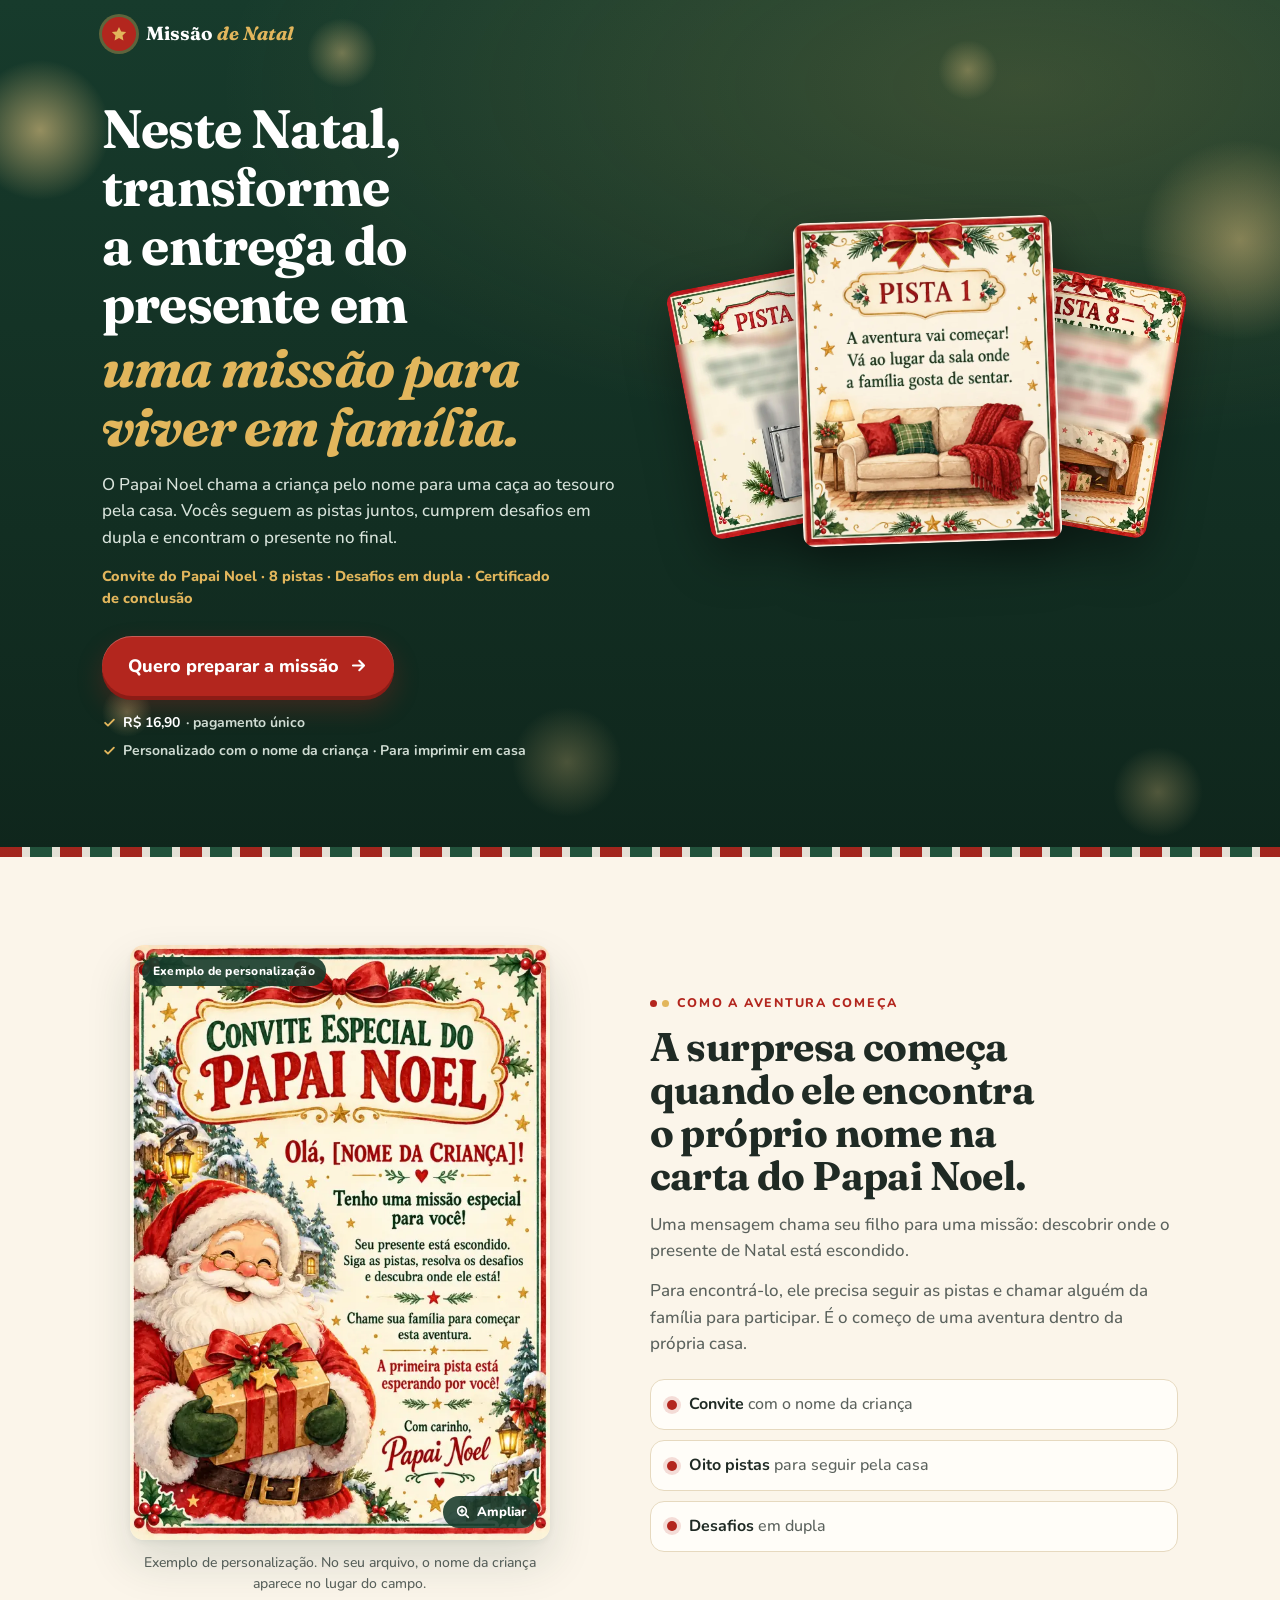
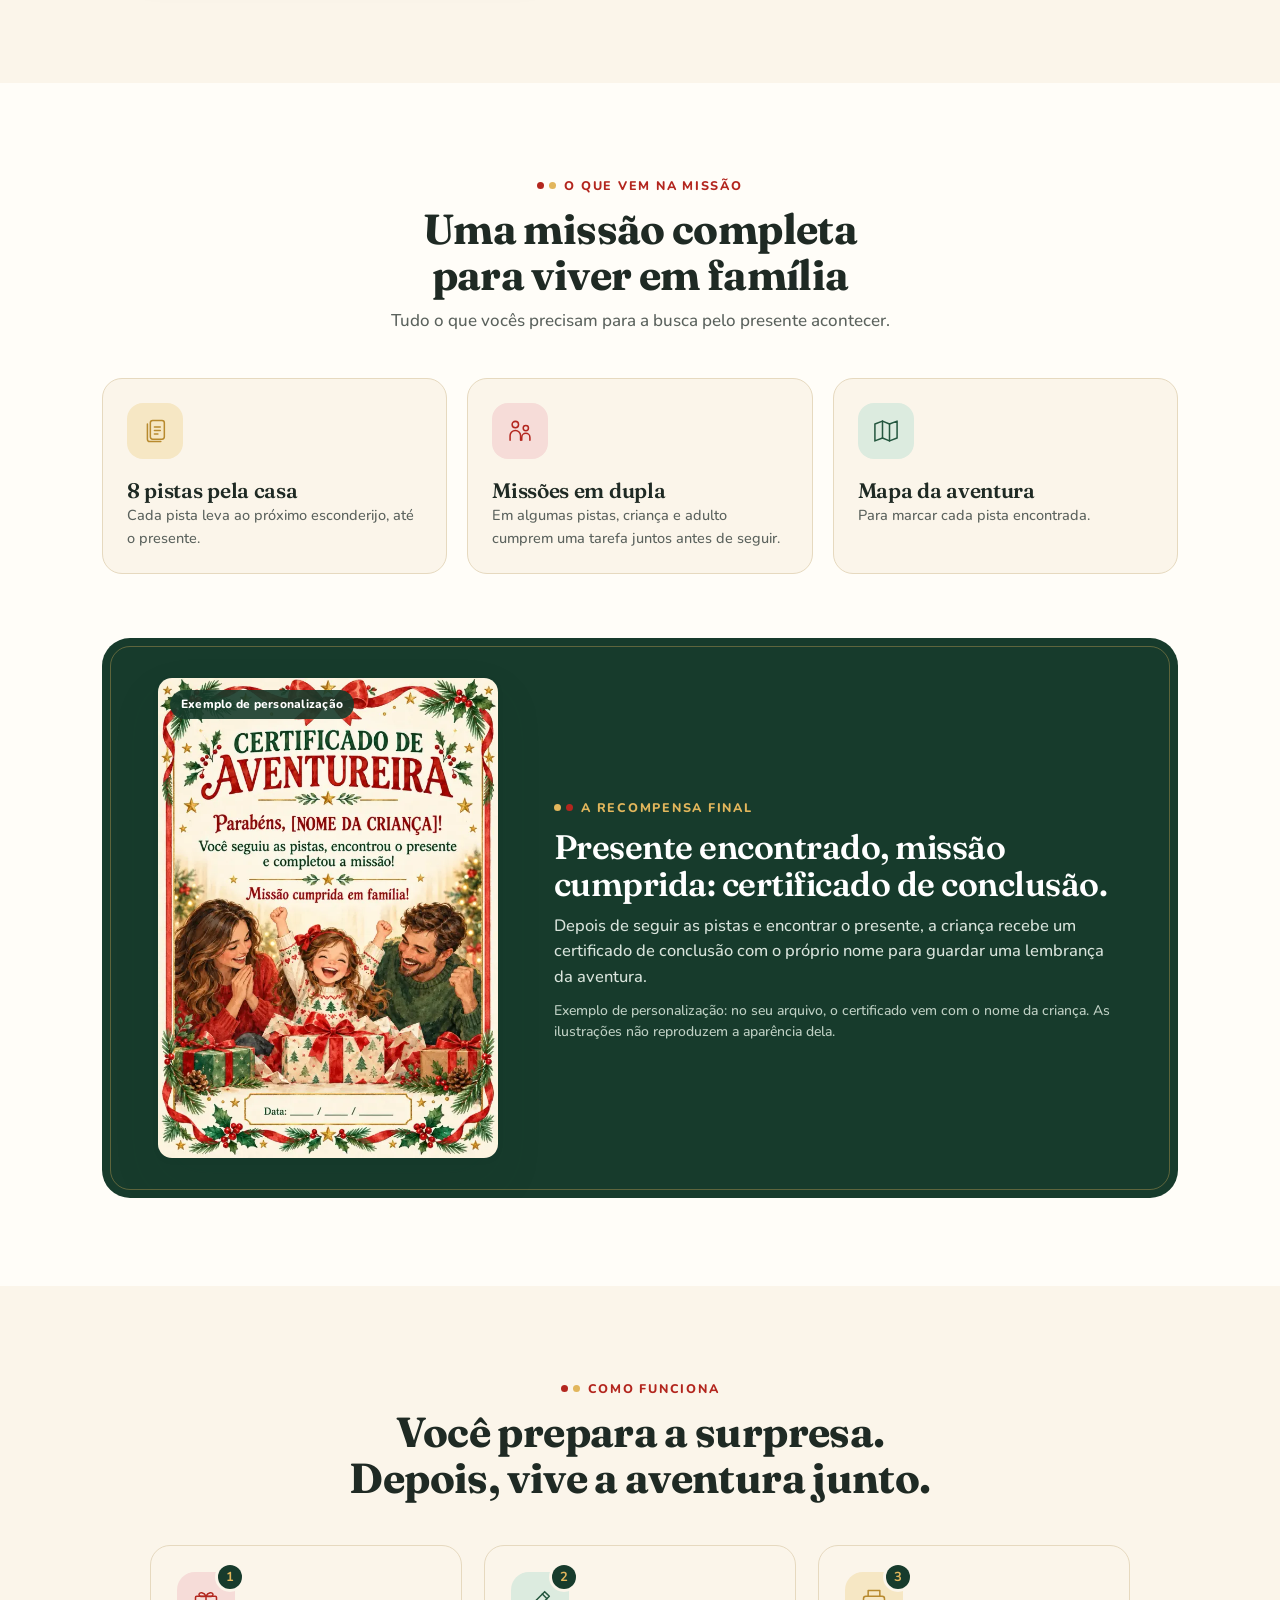
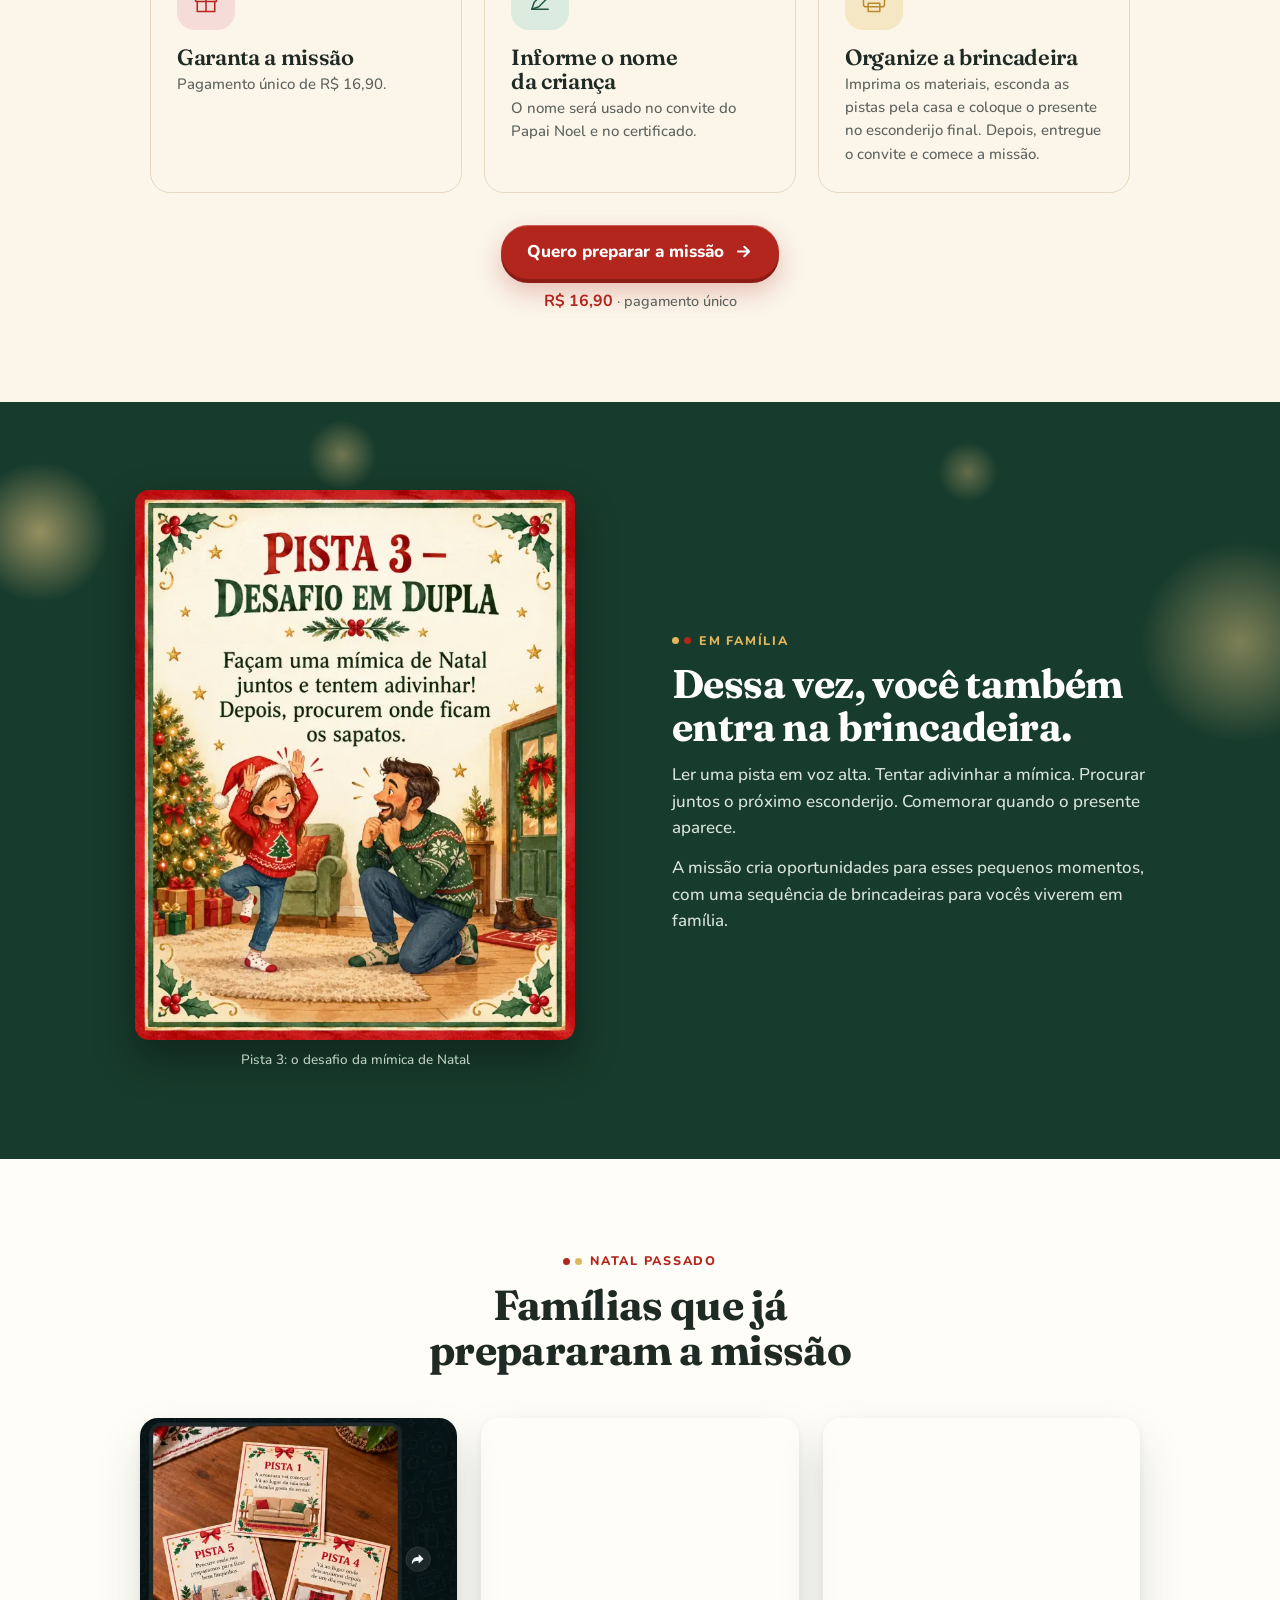
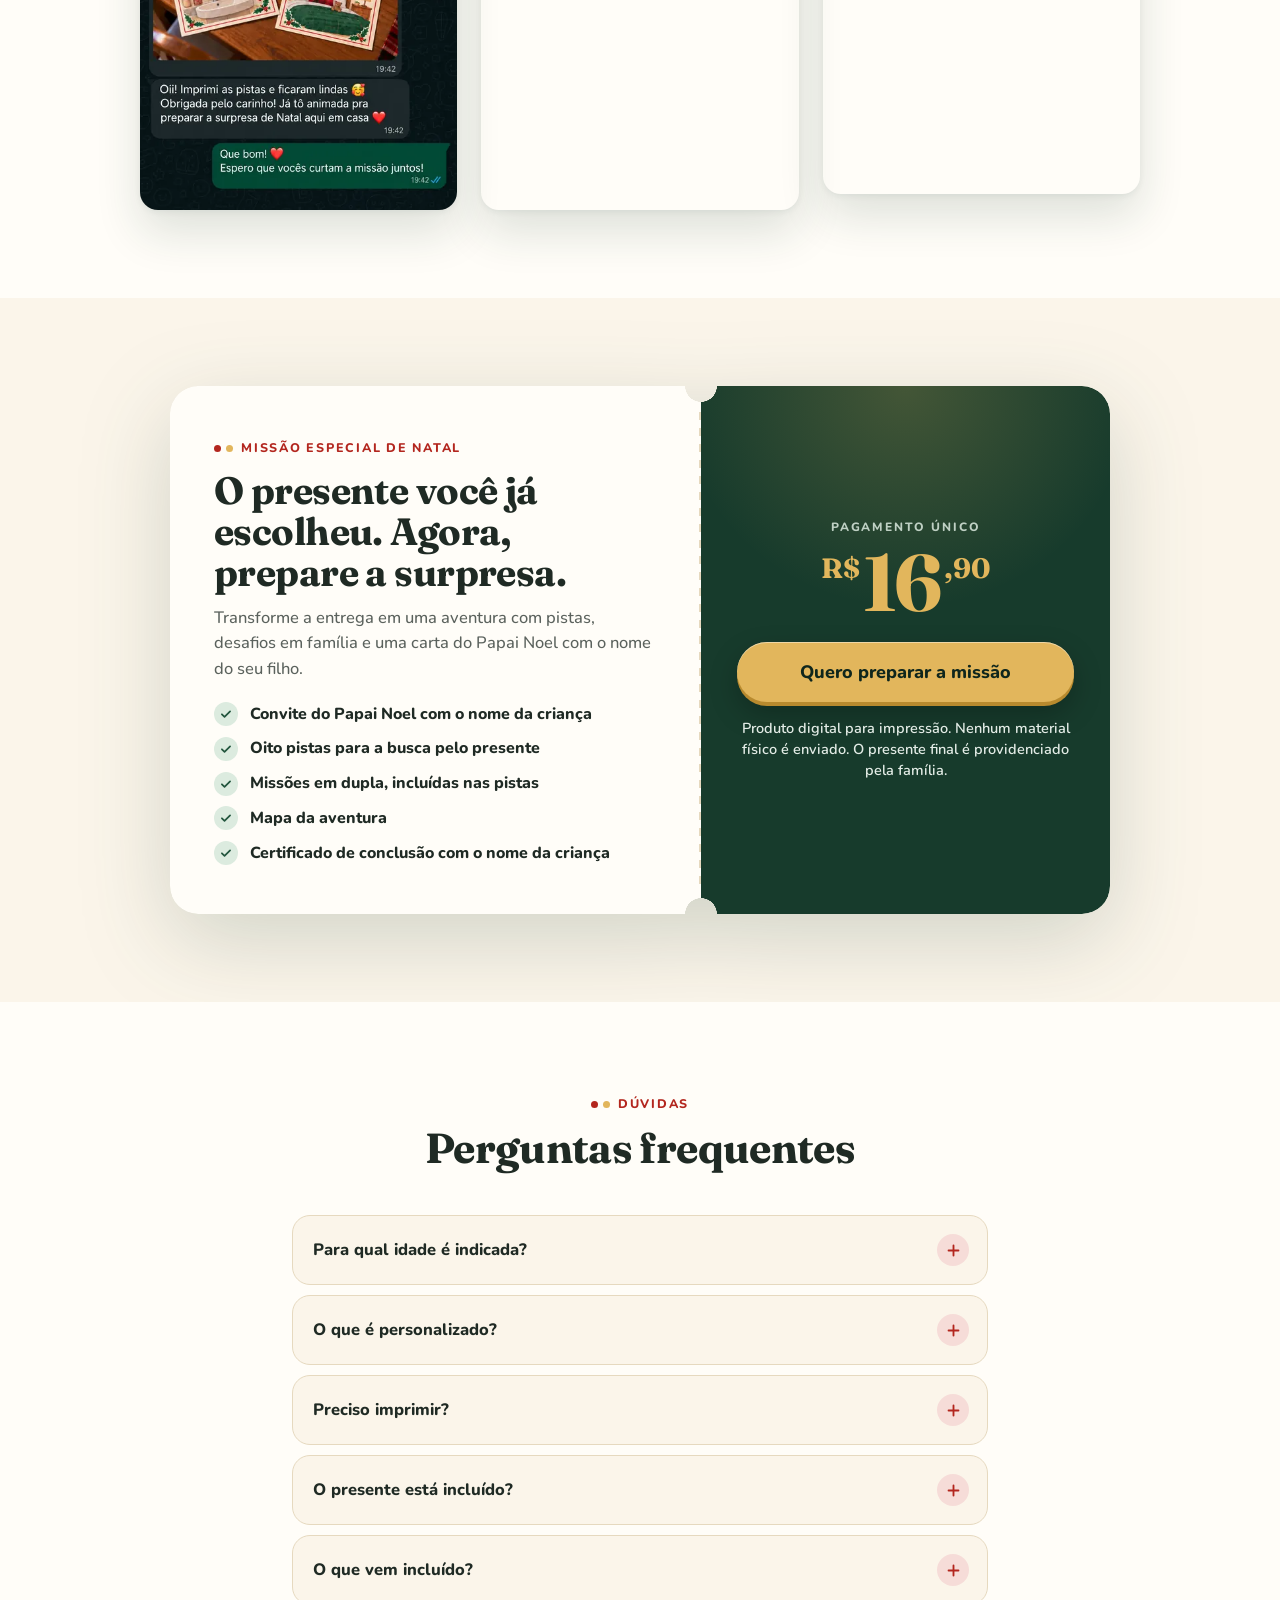
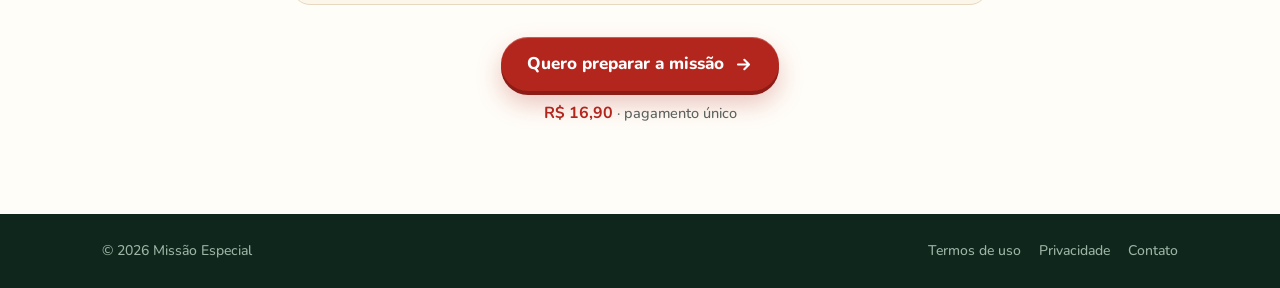
==== commit 925a4470: "Natal: promessa da missão em família, CTA direto e preço junto aos botões Headline "Neste Natal, tra" ====
--- a/natal.html
+++ b/natal.html
@@ -4,12 +4,12 @@
   <meta charset="utf-8">
   <meta name="viewport" content="width=device-width, initial-scale=1, viewport-fit=cover">
   <title>Missão Especial de Natal</title>
-  <meta name="description" content="Neste Natal, transforme a entrega do presente em uma aventura com seu filho: carta do Papai Noel com o nome da criança, 8 pistas pela casa e missões em dupla. R$ 16,90.">
+  <meta name="description" content="Neste Natal, transforme a entrega do presente em uma missão para viver em família: carta do Papai Noel com o nome da criança, 8 pistas pela casa, desafios em dupla e certificado. Para imprimir em casa. R$ 16,90.">
   <meta name="theme-color" content="#173B2C">
   <meta property="og:type" content="website">
   <meta property="og:locale" content="pt_BR">
   <meta property="og:title" content="Missão Especial de Natal">
-  <meta property="og:description" content="Mais que um presente: uma missão especial para viver em família.">
+  <meta property="og:description" content="Neste Natal, transforme a entrega do presente em uma missão para viver em família.">
   <link rel="icon" href="data:image/svg+xml,%3Csvg xmlns='http://www.w3.org/2000/svg' viewBox='0 0 64 64'%3E%3Crect width='64' height='64' rx='18' fill='%23173B2C'/%3E%3Cpath d='M32 12l5.9 12 13.1 1.9-9.5 9.3 2.2 13.1L32 42.1 20.3 48.3l2.2-13.1L13 25.9 26.1 24z' fill='%23E2B65C'/%3E%3C/svg%3E">
   <link rel="preconnect" href="https://fonts.googleapis.com">
   <link rel="preconnect" href="https://fonts.gstatic.com" crossorigin>
@@ -55,14 +55,14 @@
 
   <div class="wrap hero-grid">
     <div class="hero-copy">
-      <h1>Neste Natal, não entregue só o presente. <span class="hl">Crie uma memória com seu filho.</span></h1>
-      <p class="lead">Entre compras, preparativos e tanta coisa para resolver, dezembro passa correndo. Transforme a entrega do presente em uma aventura para viver com seu filho: uma carta do Papai Noel com o nome dele, pistas pela casa e desafios para vocês resolverem juntos.</p>
-      <p class="facts">8 pistas pela casa · Missões em dupla · Convite e certificado personalizados</p>
+      <h1>Neste Natal, transforme a entrega do presente em <span class="hl">uma missão para viver em família.</span></h1>
+      <p class="lead">O Papai Noel chama a criança pelo nome para uma caça ao tesouro pela casa. Vocês seguem as pistas juntos, cumprem desafios em dupla e encontram o presente no final.</p>
+      <p class="facts">Convite do Papai Noel · 8 pistas · Desafios em dupla · Certificado de conclusão</p>
       <div class="hero-cta">
-        <a href="#oferta" class="btn btn-lg" data-checkout>Quero criar essa memória <svg aria-hidden="true"><use href="#n-arrow"/></svg></a>
+        <a href="#oferta" class="btn btn-lg" data-checkout>Quero preparar a missão <svg aria-hidden="true"><use href="#n-arrow"/></svg></a>
         <ul class="micro">
           <li><svg aria-hidden="true"><use href="#n-check"/></svg><b>R$ 16,90</b> · pagamento único</li>
-          <li><svg aria-hidden="true"><use href="#n-check"/></svg>Personalizado com o nome da criança</li>
+          <li><svg aria-hidden="true"><use href="#n-check"/></svg>Personalizado com o nome da criança · Para imprimir em casa</li>
         </ul>
       </div>
     </div>
@@ -86,10 +86,11 @@
   <div class="wrap mission-grid">
     <figure class="convite" data-reveal>
       <button type="button" class="zoomable" data-zoom="" data-zoom-alt="Convite Especial do Papai Noel" aria-label="Ampliar o convite do Papai Noel">
-        <img class="" src="assets/img/natal/convite.webp" width="1054" height="1492" loading="lazy" decoding="async" alt="Convite Especial do Papai Noel em aquarela: “Olá, [nome da criança]! Tenho uma missão especial para você! Seu presente está escondido. Siga as pistas, resolva os desafios e descubra onde ele está!”, assinado “Com carinho, Papai Noel”, com o Papai Noel segurando um presente.">
+        <img class="" src="assets/img/natal/convite.webp" width="640" height="906" loading="lazy" decoding="async" alt="Convite Especial do Papai Noel em aquarela: “Olá, [nome da criança]! Tenho uma missão especial para você! Seu presente está escondido. Siga as pistas, resolva os desafios e descubra onde ele está!”, assinado “Com carinho, Papai Noel”, com o Papai Noel segurando um presente.">
+        <span class="ex-tag">Exemplo de personalização</span>
         <span class="zoom-hint"><svg aria-hidden="true"><use href="#n-zoom"/></svg>Ampliar</span>
       </button>
-      <figcaption>Prévia de exemplo. No arquivo, entra o nome da criança que você informar.</figcaption>
+      <figcaption>Exemplo de personalização. No seu arquivo, o nome da criança aparece no lugar do campo.</figcaption>
     </figure>
 
     <div class="mission-copy" data-reveal>
@@ -138,13 +139,14 @@
 
     <div class="reward" data-reveal>
       <button type="button" class="zoomable reward-img" data-zoom="" data-zoom-alt="Certificado de Aventureira" aria-label="Ampliar o certificado">
-        <img class="" src="assets/img/natal/certificado.webp" width="1122" height="1402" loading="lazy" decoding="async" alt="Certificado de Aventureira em aquarela: “Parabéns, [nome da criança]! Você seguiu as pistas, encontrou o presente e completou a missão! Missão cumprida em família!”, com mãe, pai e filha comemorando ao lado dos presentes.">
+        <img class="" src="assets/img/natal/certificado.webp" width="640" height="904" loading="lazy" decoding="async" alt="Certificado de Aventureira em aquarela: “Parabéns, [nome da criança]! Você seguiu as pistas, encontrou o presente e completou a missão! Missão cumprida em família!”, com mãe, pai e filha comemorando ao lado dos presentes.">
+        <span class="ex-tag">Exemplo de personalização</span>
       </button>
       <div class="reward-copy">
         <span class="eyebrow eyebrow--gold">A recompensa final</span>
-        <h3>Presente encontrado. Hora de comemorar a missão cumprida.</h3>
-        <p>Depois de seguir as pistas e encontrar o presente, seu filho recebe um certificado com o próprio nome para guardar uma lembrança da aventura.</p>
-        <p class="reward-note">A personalização usa o nome da criança. As ilustrações não reproduzem a aparência dela.</p>
+        <h3>Presente encontrado, missão cumprida: certificado de conclusão.</h3>
+        <p>Depois de seguir as pistas e encontrar o presente, a criança recebe um certificado de conclusão com o próprio nome para guardar uma lembrança da aventura.</p>
+        <p class="reward-note">Exemplo de personalização: no seu arquivo, o certificado vem com o nome da criança. As ilustrações não reproduzem a aparência dela.</p>
       </div>
     </div>
   </div>
@@ -164,7 +166,7 @@
       <li style="--i:1"><span class="step-ico"><svg aria-hidden="true"><use href="#n-pen"/></svg><b>2</b></span><div><h3>Informe o nome da criança</h3><p>O nome será usado no convite do Papai Noel e no certificado.</p></div></li>
       <li style="--i:2"><span class="step-ico"><svg aria-hidden="true"><use href="#n-print"/></svg><b>3</b></span><div><h3>Organize a brincadeira</h3><p>Imprima os materiais, esconda as pistas pela casa e coloque o presente no esconderijo final. Depois, entregue o convite e comece a missão.</p></div></li>
     </ol>
-    <div class="center" data-reveal><a href="#oferta" class="btn" data-checkout>Quero criar essa memória <svg aria-hidden="true"><use href="#n-arrow"/></svg></a></div>
+    <div class="cta-block" data-reveal><a href="#oferta" class="btn" data-checkout>Quero preparar a missão <svg aria-hidden="true"><use href="#n-arrow"/></svg></a><span class="cta-price"><b>R$ 16,90</b> · pagamento único</span></div>
   </div>
 </section>
 
@@ -231,13 +233,13 @@
           <li><svg aria-hidden="true"><use href="#n-check"/></svg>Oito pistas para a busca pelo presente</li>
           <li><svg aria-hidden="true"><use href="#n-check"/></svg>Missões em dupla, incluídas nas pistas</li>
           <li><svg aria-hidden="true"><use href="#n-check"/></svg>Mapa da aventura</li>
-          <li><svg aria-hidden="true"><use href="#n-check"/></svg>Certificado com o nome da criança</li>
+          <li><svg aria-hidden="true"><use href="#n-check"/></svg>Certificado de conclusão com o nome da criança</li>
         </ul>
       </div>
       <div class="ticket-stub">
         <span class="stub-k">Pagamento único</span>
         <span class="price"><small>R$</small>16<small>,90</small></span>
-        <a href="#oferta" class="btn btn-lg btn-block btn-gold" data-checkout>Quero criar essa memória</a>
+        <a href="#oferta" class="btn btn-lg btn-block btn-gold" data-checkout>Quero preparar a missão</a>
         <span class="stub-note">Produto digital para impressão. Nenhum material físico é enviado. O presente final é providenciado pela família.</span>
       </div>
     </div>
@@ -260,7 +262,7 @@
       <details class="faq-item"><summary>O presente está incluído?<span class="faq-ico" aria-hidden="true"><svg><use href="#n-plus"/></svg></span></summary><div class="faq-a"><p>Não. O presente é escolhido e providenciado pela família, que o esconde para a criança encontrar no final.</p></div></details>
       <details class="faq-item"><summary>O que vem incluído?<span class="faq-ico" aria-hidden="true"><svg><use href="#n-plus"/></svg></span></summary><div class="faq-a"><p>Convite do Papai Noel com o nome da criança, 8 pistas pela casa (algumas com missões em dupla), mapa da aventura e certificado com o nome da criança.</p></div></details>
     </div>
-    <div class="center"><a href="#oferta" class="btn" data-checkout>Quero criar essa memória <svg aria-hidden="true"><use href="#n-arrow"/></svg></a></div>
+    <div class="cta-block"><a href="#oferta" class="btn" data-checkout>Quero preparar a missão <svg aria-hidden="true"><use href="#n-arrow"/></svg></a><span class="cta-price"><b>R$ 16,90</b> · pagamento único</span></div>
   </div>
 </section>
 
--- a/assets/css/natal.css
+++ b/assets/css/natal.css
@@ -397,3 +397,17 @@
 @media (min-width: 900px) {
   .provas-list { grid-auto-flow: row; grid-template-columns: repeat(3, 1fr); overflow: visible; margin: 0 auto; padding: 0; max-width: 1000px; gap: 24px; }
 }
+
+/* ---------- Preço junto aos botões ---------- */
+.cta-block { display: flex; flex-direction: column; align-items: center; gap: 10px; margin-top: 32px; }
+.cta-price { font-size: 14.5px; color: var(--ink-2); }
+.cta-price b { color: var(--red); font-size: 16px; }
+
+/* ---------- Selo de exemplo no convite e no certificado ---------- */
+.ex-tag {
+  position: absolute; left: 12px; top: 12px; z-index: 2;
+  padding: 5px 11px; border-radius: 999px; background: rgba(23, 59, 44, .9); color: #fff;
+  font-size: 12px; font-weight: 800; letter-spacing: .02em;
+}
+.reward-img { position: relative; }
+@media (min-width: 980px) { .facts { margin-left: 0; } }
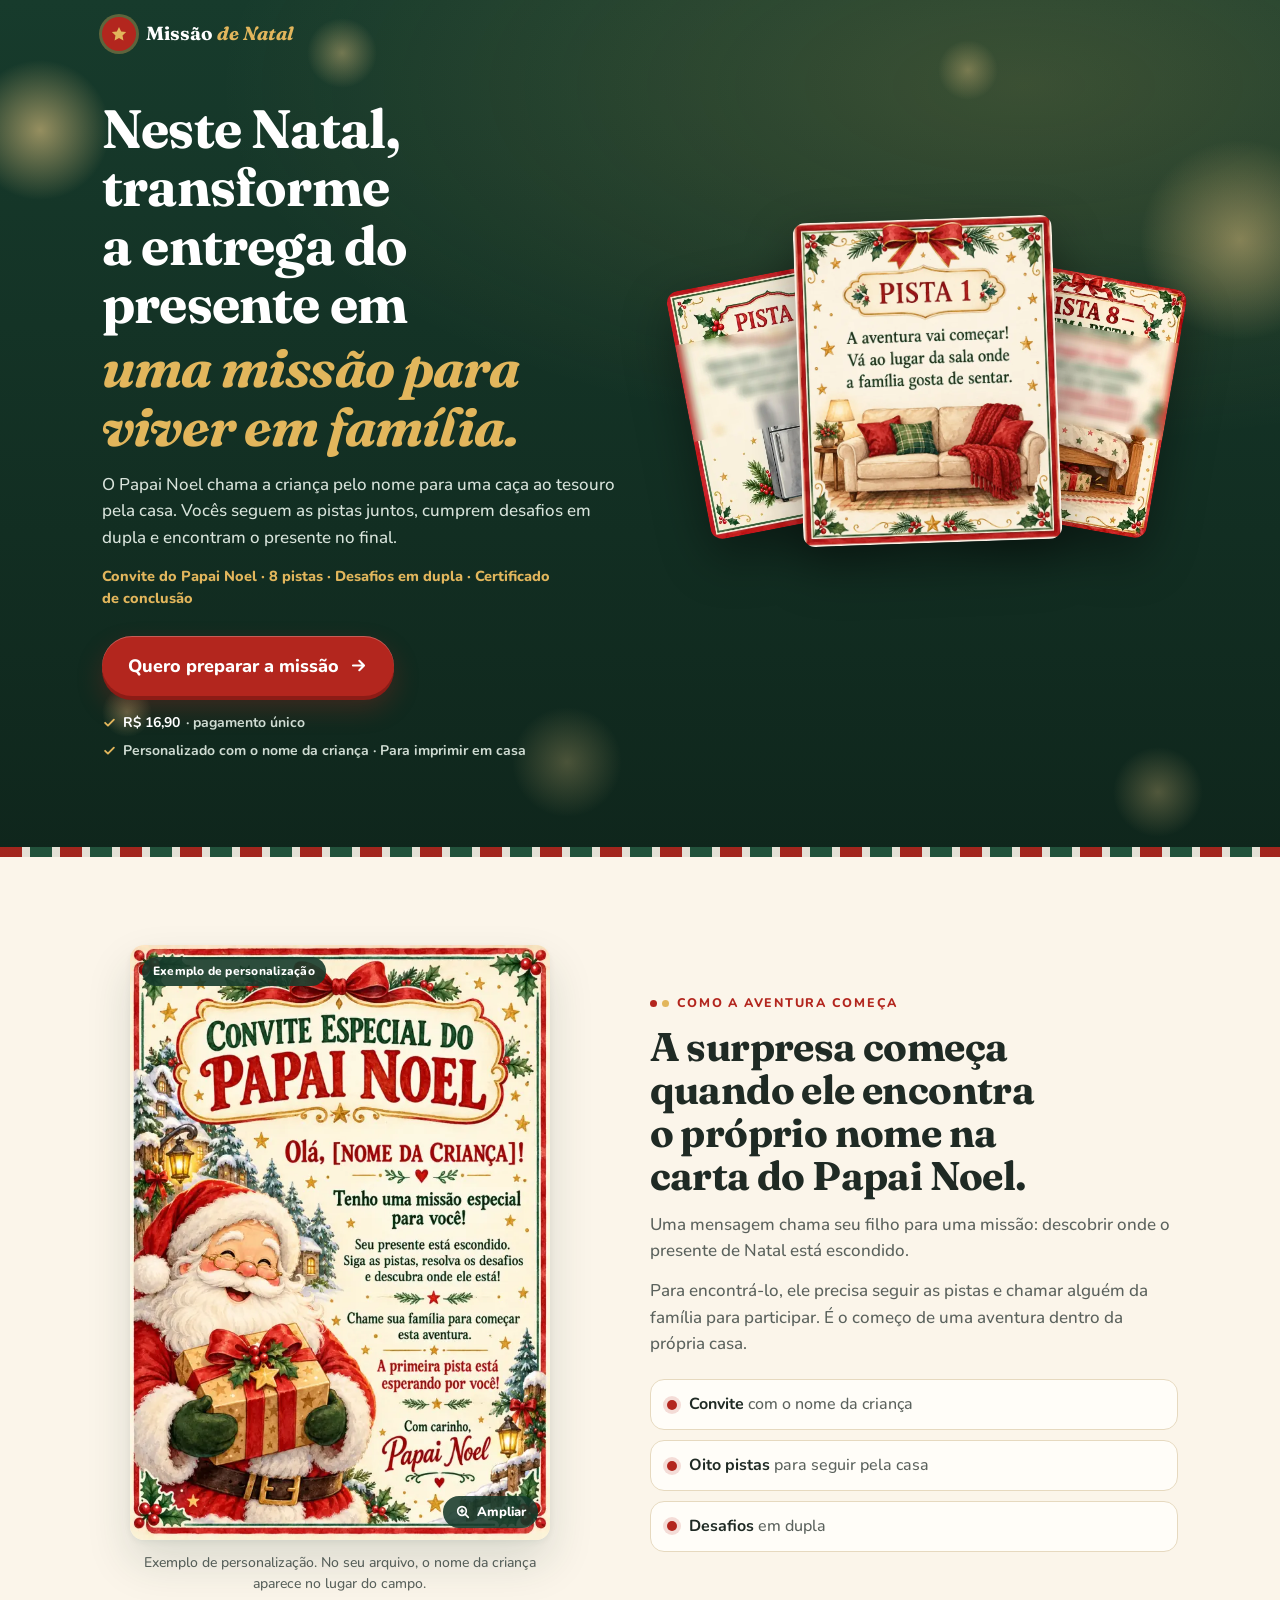
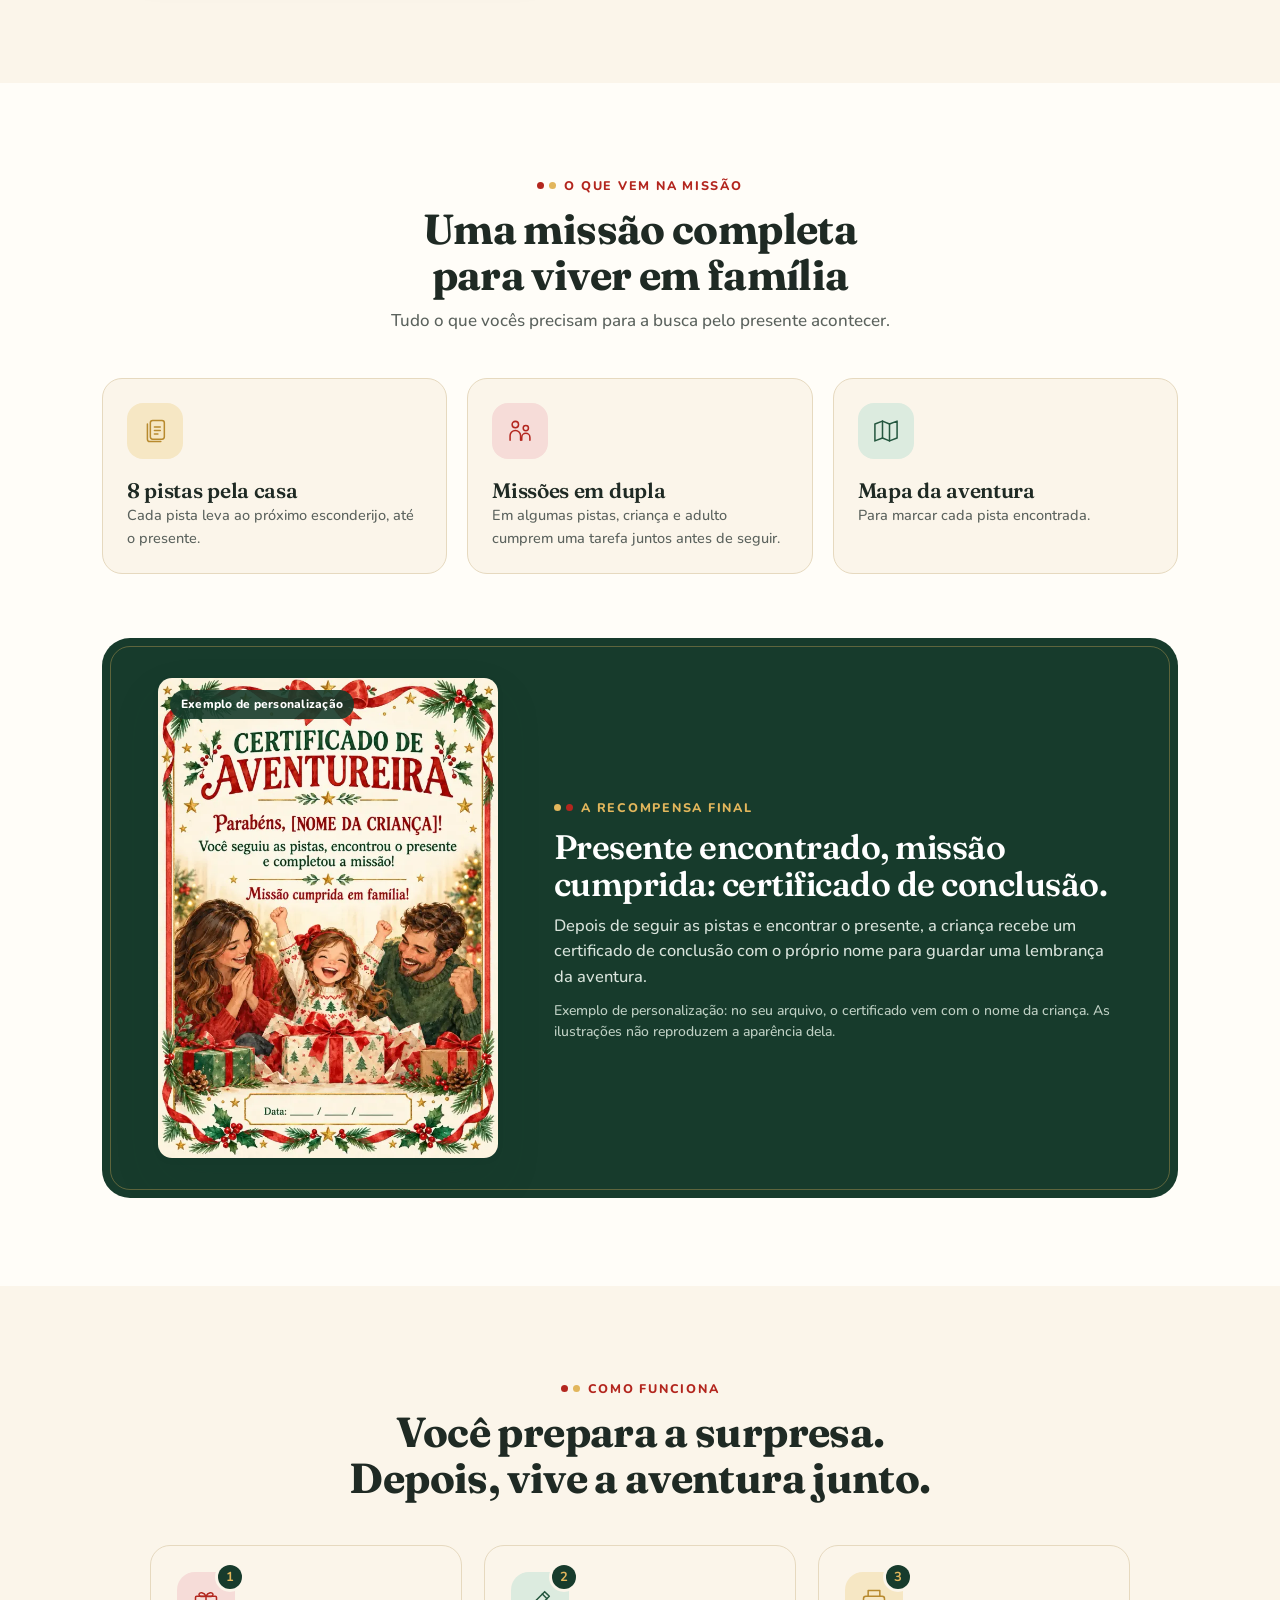
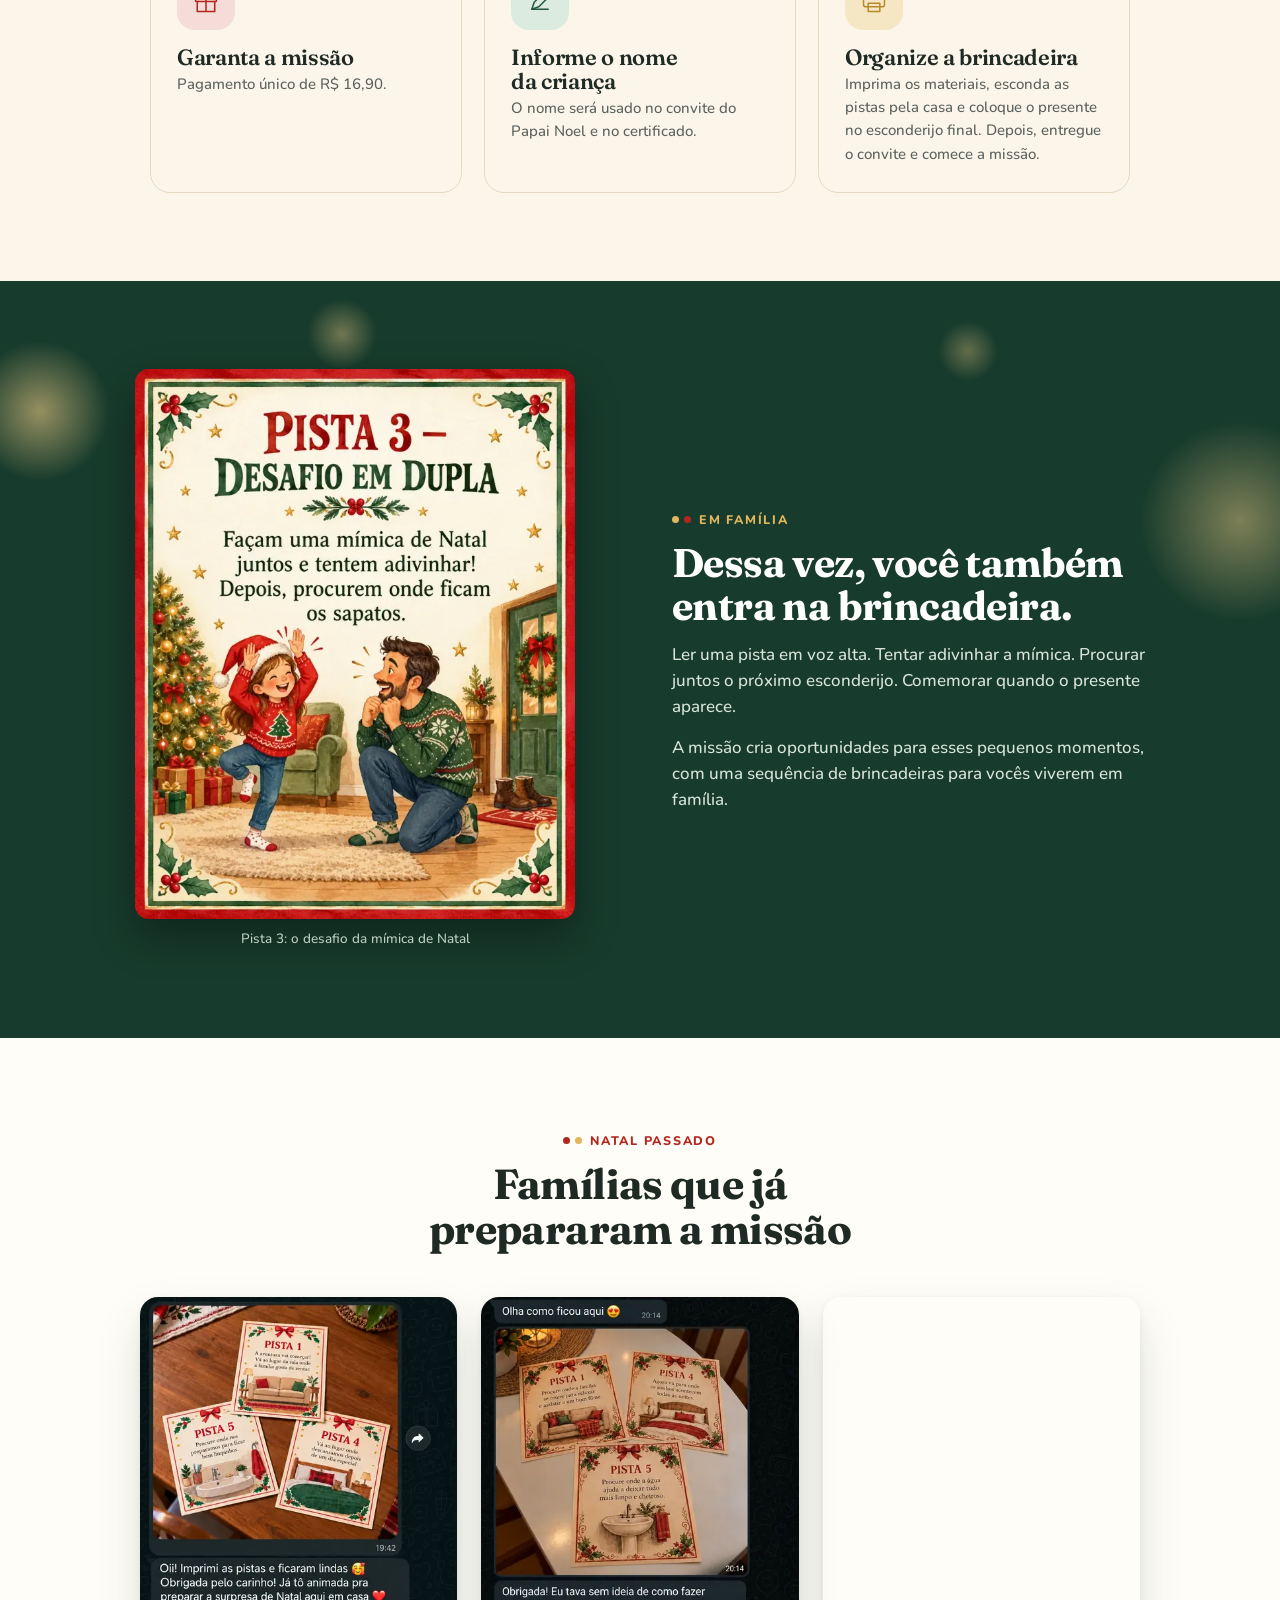
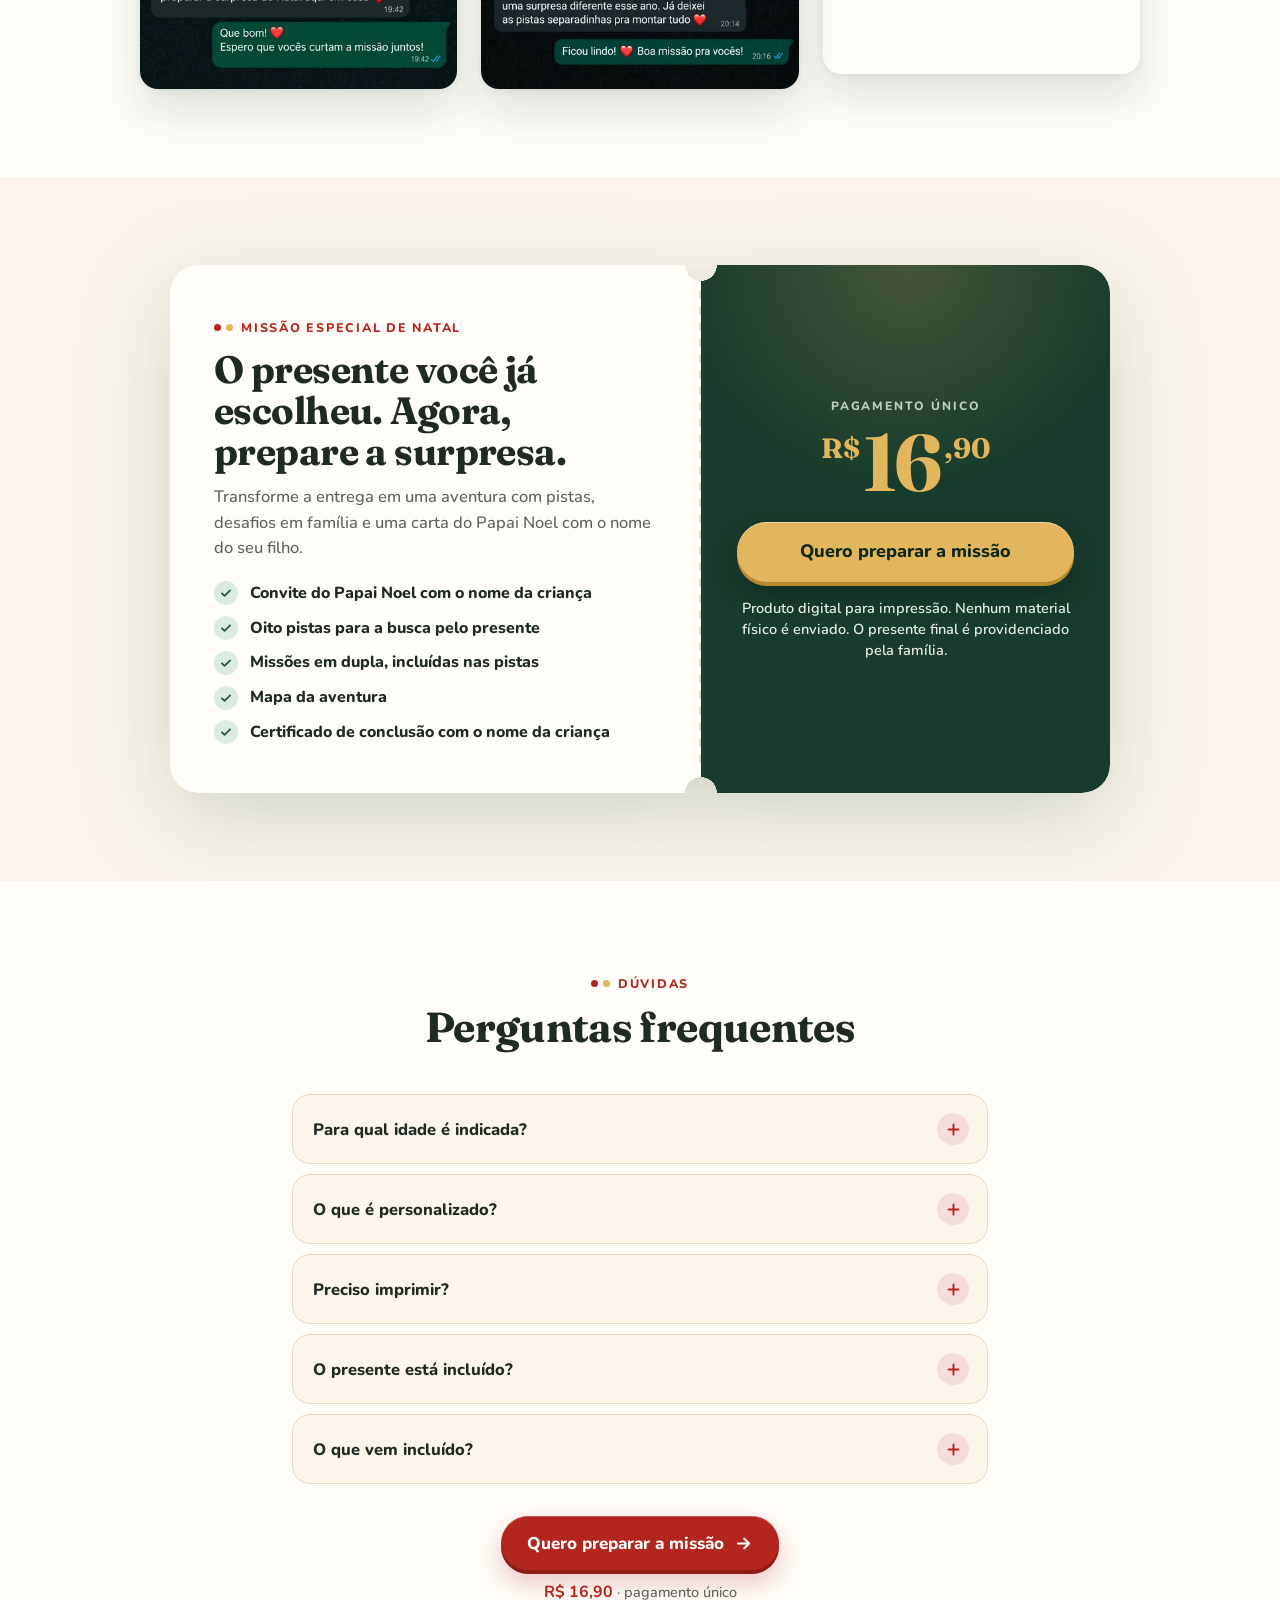
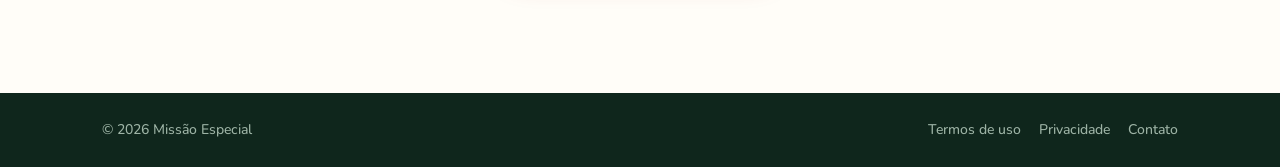
==== commit 6006baf1: "Natal: remove o botão da seção Como funciona Co-Authored-By: Claude Opus 5.5 <noreply@anthropic.com>" ====
--- a/natal.html
+++ b/natal.html
@@ -166,7 +166,6 @@
       <li style="--i:1"><span class="step-ico"><svg aria-hidden="true"><use href="#n-pen"/></svg><b>2</b></span><div><h3>Informe o nome da criança</h3><p>O nome será usado no convite do Papai Noel e no certificado.</p></div></li>
       <li style="--i:2"><span class="step-ico"><svg aria-hidden="true"><use href="#n-print"/></svg><b>3</b></span><div><h3>Organize a brincadeira</h3><p>Imprima os materiais, esconda as pistas pela casa e coloque o presente no esconderijo final. Depois, entregue o convite e comece a missão.</p></div></li>
     </ol>
-    <div class="cta-block" data-reveal><a href="#oferta" class="btn" data-checkout>Quero preparar a missão <svg aria-hidden="true"><use href="#n-arrow"/></svg></a><span class="cta-price"><b>R$ 16,90</b> · pagamento único</span></div>
   </div>
 </section>
 
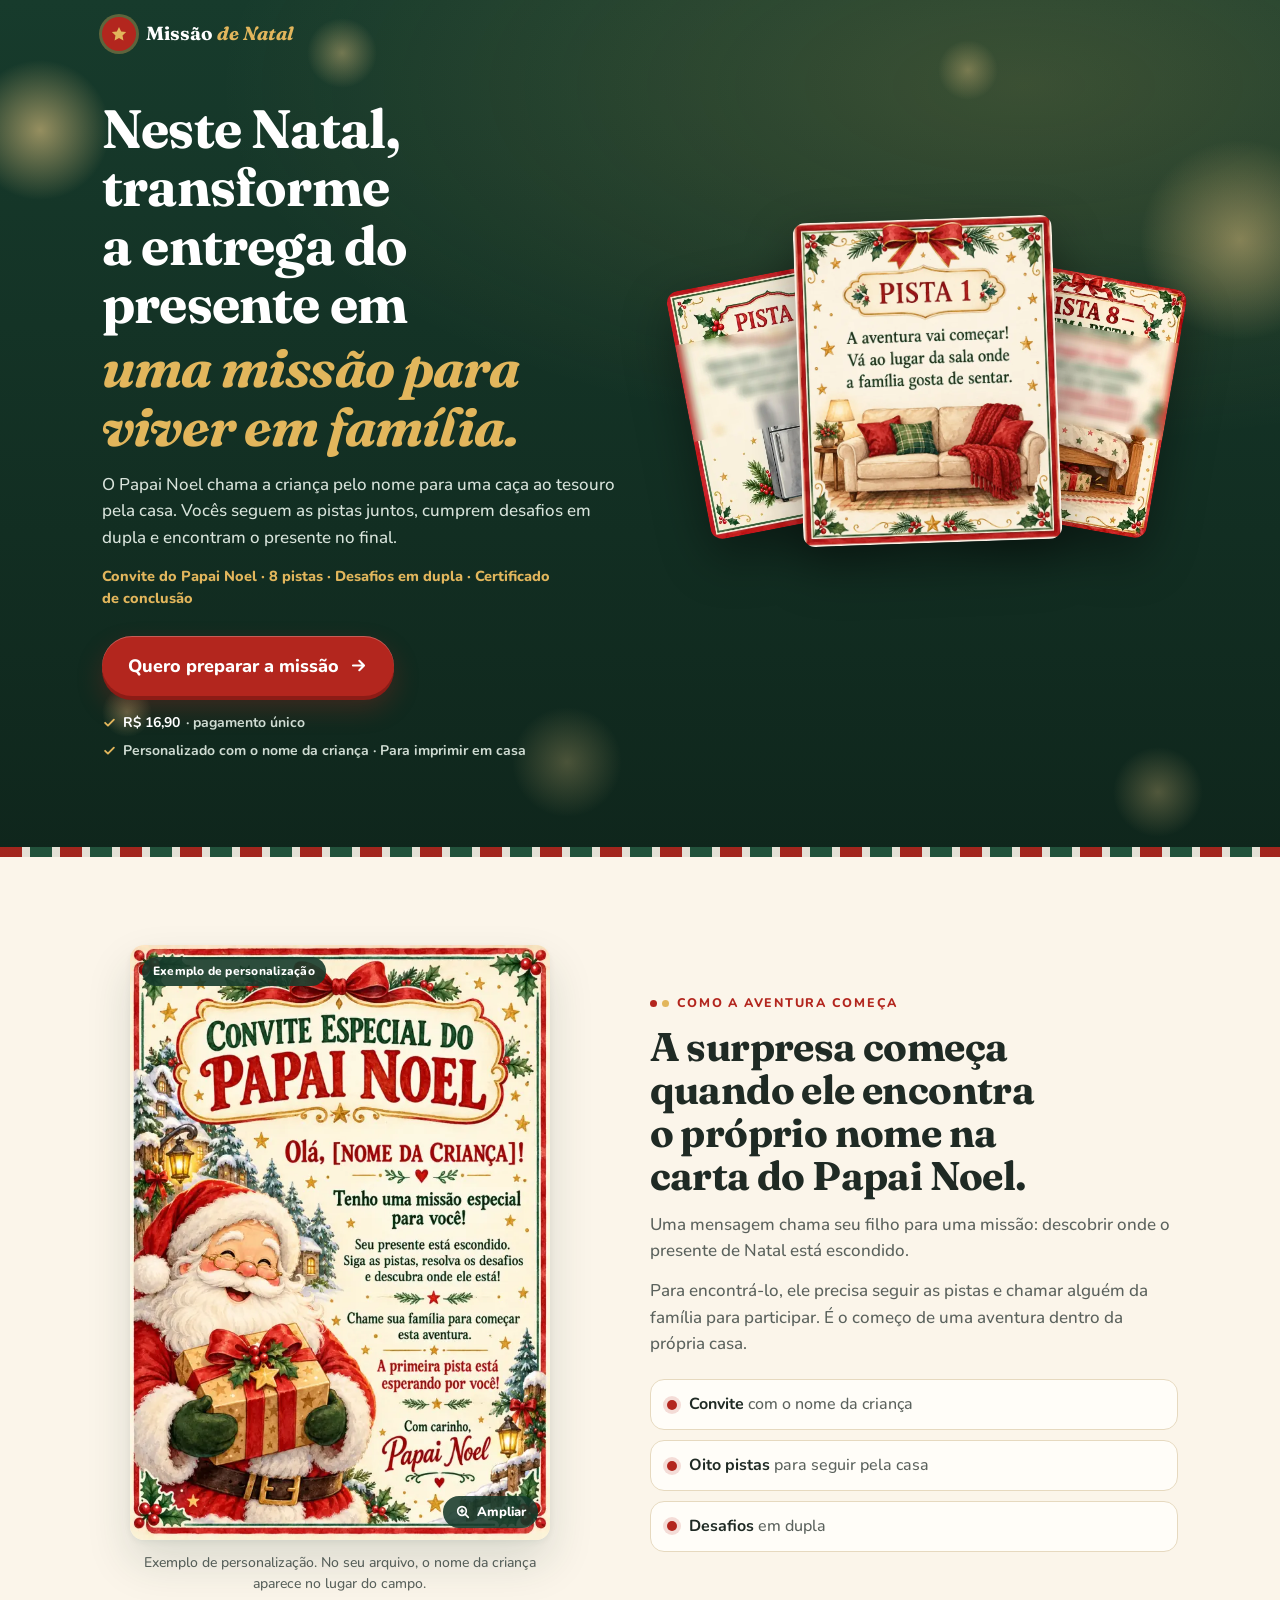
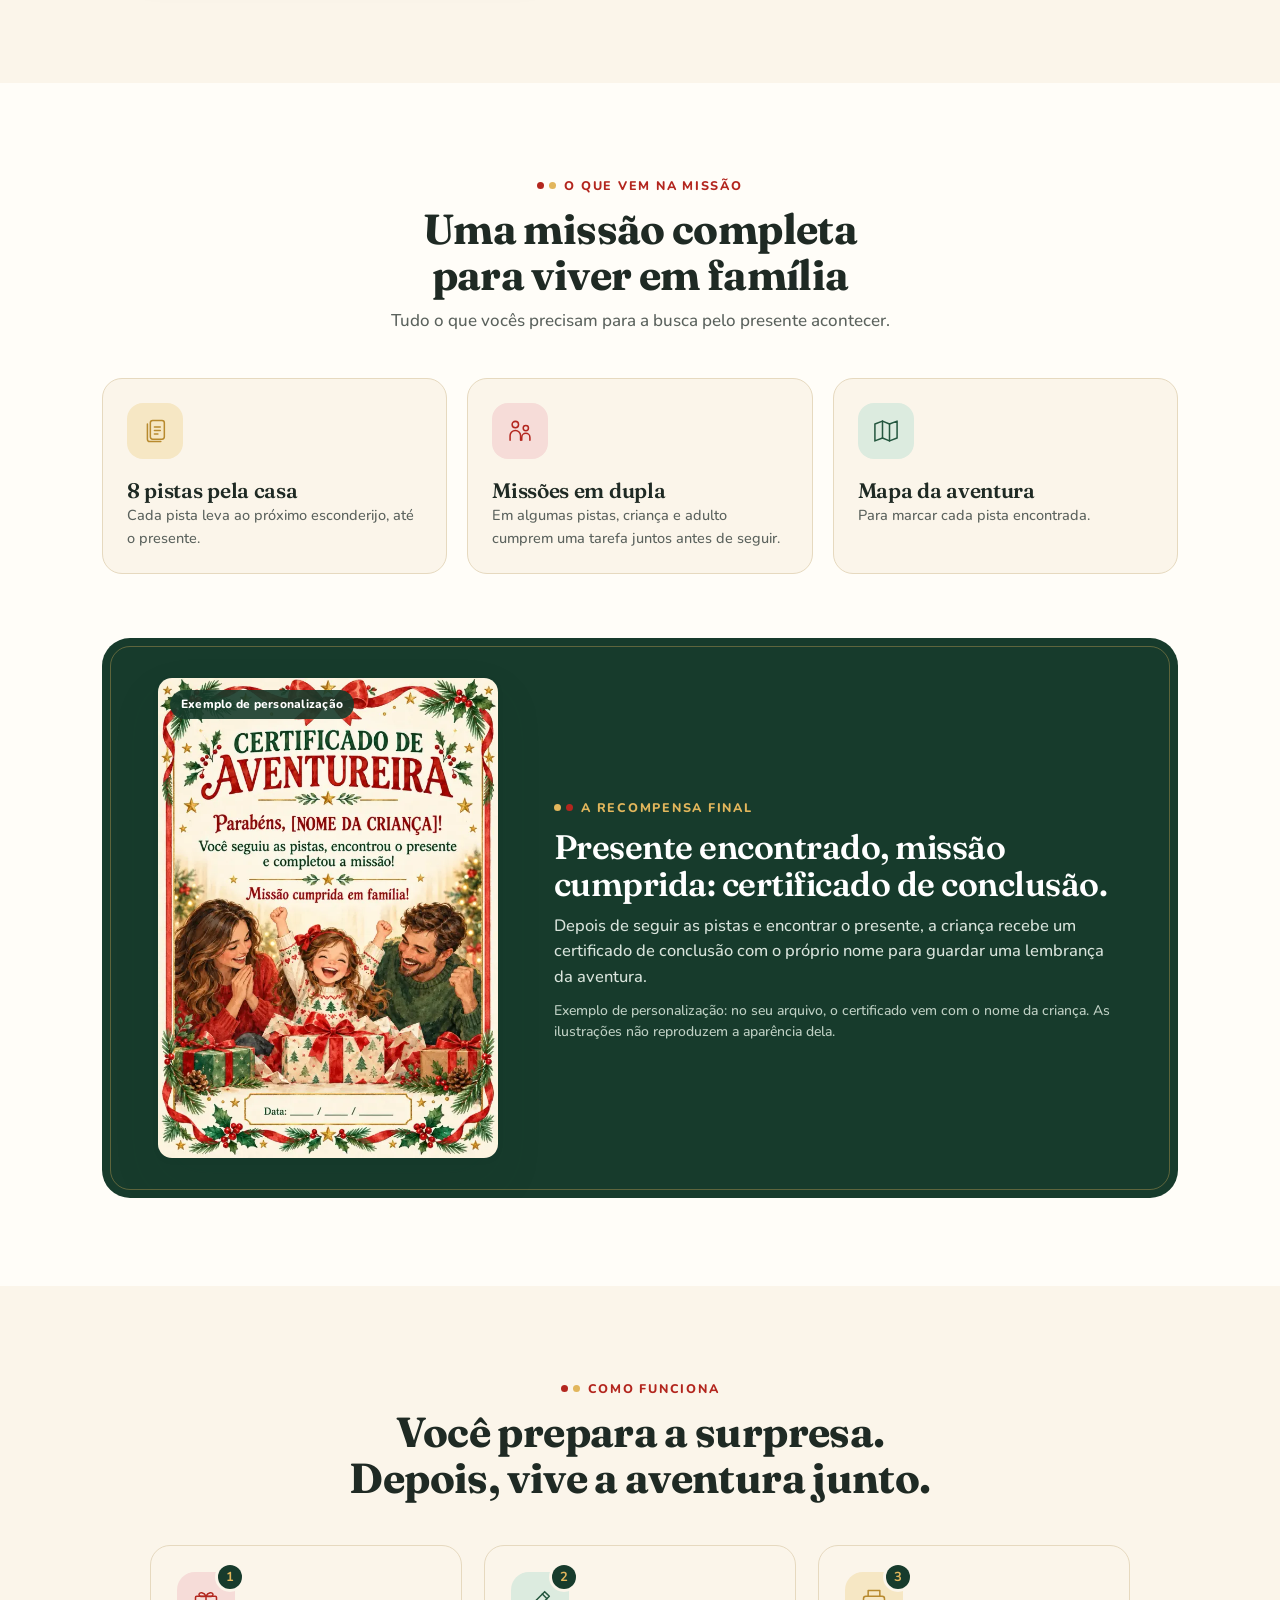
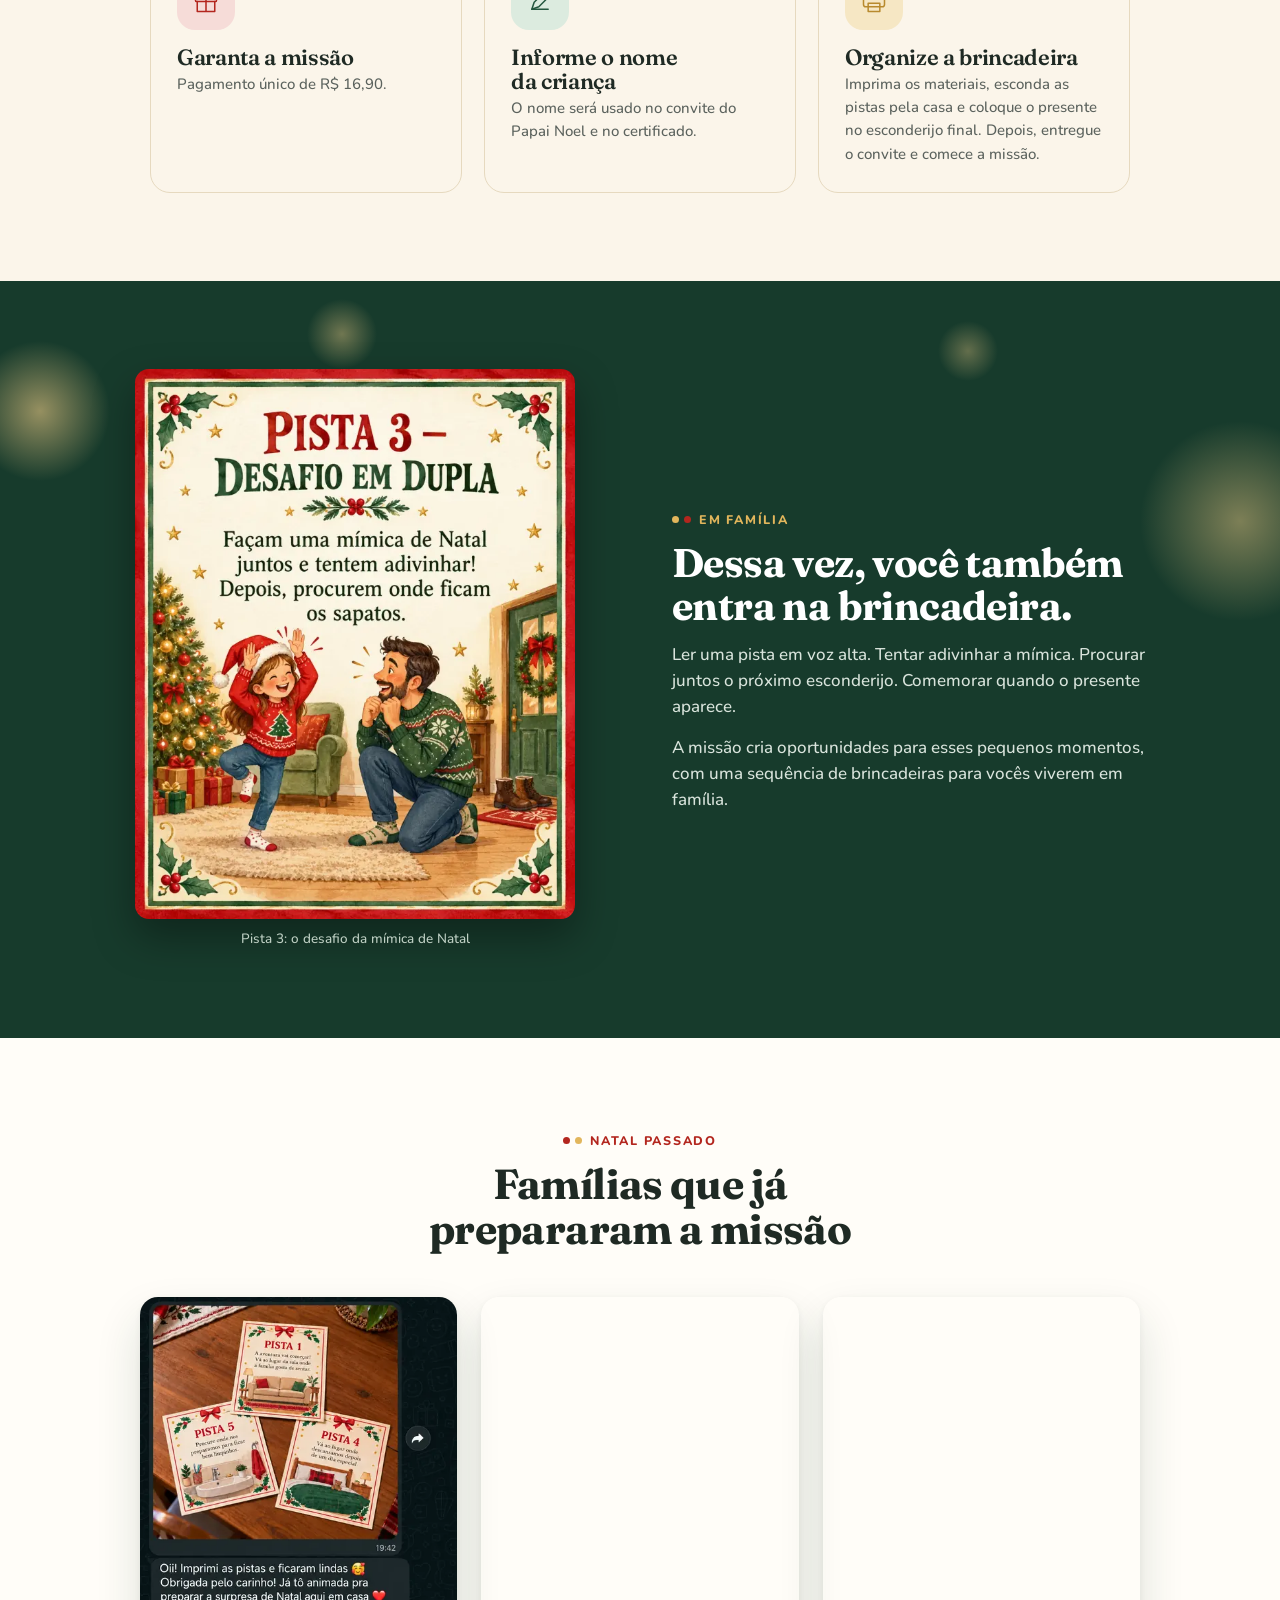
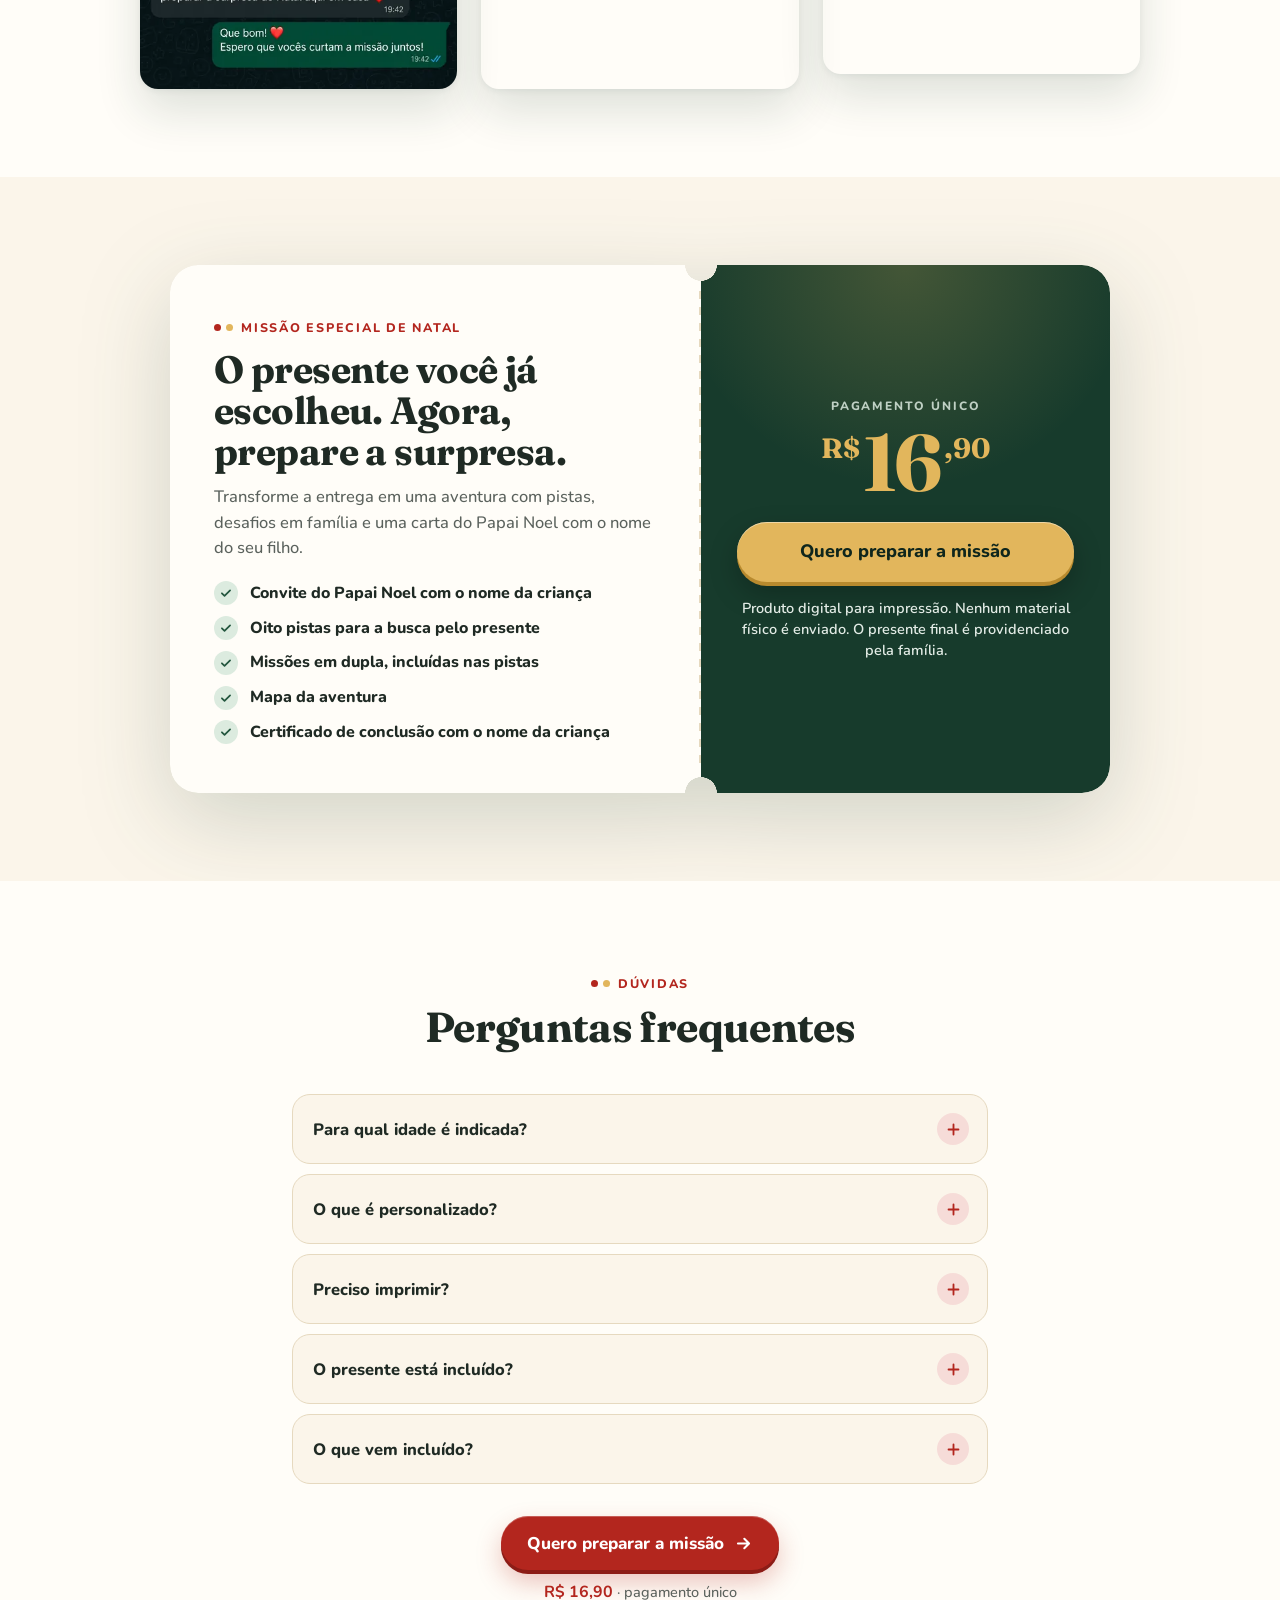
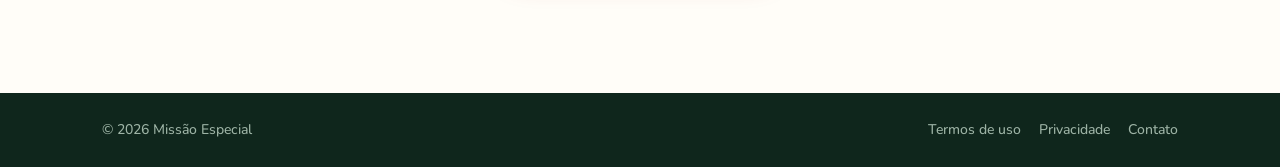
==== commit 2331751c: "Natal: liga os botões de compra ao checkout da ggCheckout Hero, oferta e fim do FAQ apontam para o c" ====
--- a/natal.html
+++ b/natal.html
@@ -59,7 +59,7 @@
       <p class="lead">O Papai Noel chama a criança pelo nome para uma caça ao tesouro pela casa. Vocês seguem as pistas juntos, cumprem desafios em dupla e encontram o presente no final.</p>
       <p class="facts">Convite do Papai Noel · 8 pistas · Desafios em dupla · Certificado de conclusão</p>
       <div class="hero-cta">
-        <a href="#oferta" class="btn btn-lg" data-checkout>Quero preparar a missão <svg aria-hidden="true"><use href="#n-arrow"/></svg></a>
+        <a href="https://ggcheckout.app/checkout/v2/5yBv4Mh0vLTgjlP3PQsBU" class="btn btn-lg" data-checkout>Quero preparar a missão <svg aria-hidden="true"><use href="#n-arrow"/></svg></a>
         <ul class="micro">
           <li><svg aria-hidden="true"><use href="#n-check"/></svg><b>R$ 16,90</b> · pagamento único</li>
           <li><svg aria-hidden="true"><use href="#n-check"/></svg>Personalizado com o nome da criança · Para imprimir em casa</li>
@@ -238,7 +238,7 @@
       <div class="ticket-stub">
         <span class="stub-k">Pagamento único</span>
         <span class="price"><small>R$</small>16<small>,90</small></span>
-        <a href="#oferta" class="btn btn-lg btn-block btn-gold" data-checkout>Quero preparar a missão</a>
+        <a href="https://ggcheckout.app/checkout/v2/5yBv4Mh0vLTgjlP3PQsBU" class="btn btn-lg btn-block btn-gold" data-checkout>Quero preparar a missão</a>
         <span class="stub-note">Produto digital para impressão. Nenhum material físico é enviado. O presente final é providenciado pela família.</span>
       </div>
     </div>
@@ -261,7 +261,7 @@
       <details class="faq-item"><summary>O presente está incluído?<span class="faq-ico" aria-hidden="true"><svg><use href="#n-plus"/></svg></span></summary><div class="faq-a"><p>Não. O presente é escolhido e providenciado pela família, que o esconde para a criança encontrar no final.</p></div></details>
       <details class="faq-item"><summary>O que vem incluído?<span class="faq-ico" aria-hidden="true"><svg><use href="#n-plus"/></svg></span></summary><div class="faq-a"><p>Convite do Papai Noel com o nome da criança, 8 pistas pela casa (algumas com missões em dupla), mapa da aventura e certificado com o nome da criança.</p></div></details>
     </div>
-    <div class="cta-block"><a href="#oferta" class="btn" data-checkout>Quero preparar a missão <svg aria-hidden="true"><use href="#n-arrow"/></svg></a><span class="cta-price"><b>R$ 16,90</b> · pagamento único</span></div>
+    <div class="cta-block"><a href="https://ggcheckout.app/checkout/v2/5yBv4Mh0vLTgjlP3PQsBU" class="btn" data-checkout>Quero preparar a missão <svg aria-hidden="true"><use href="#n-arrow"/></svg></a><span class="cta-price"><b>R$ 16,90</b> · pagamento único</span></div>
   </div>
 </section>
 
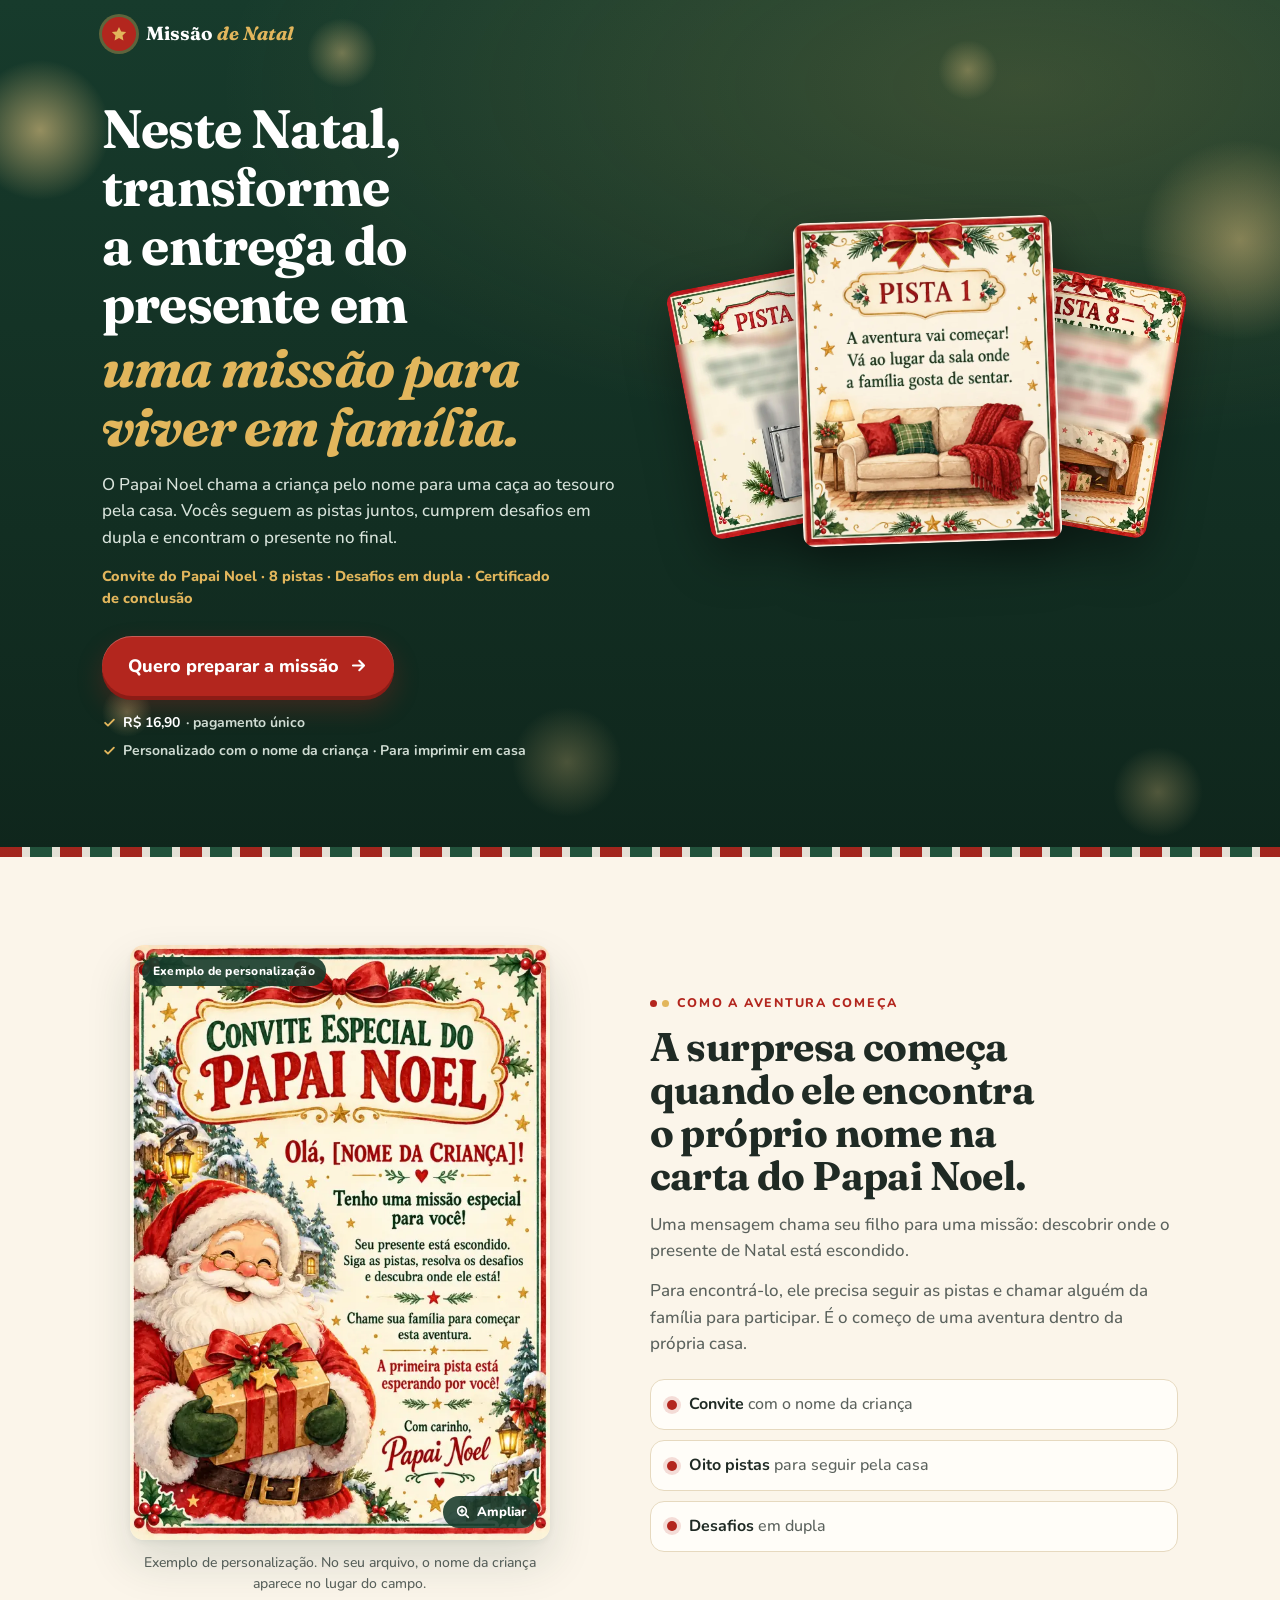
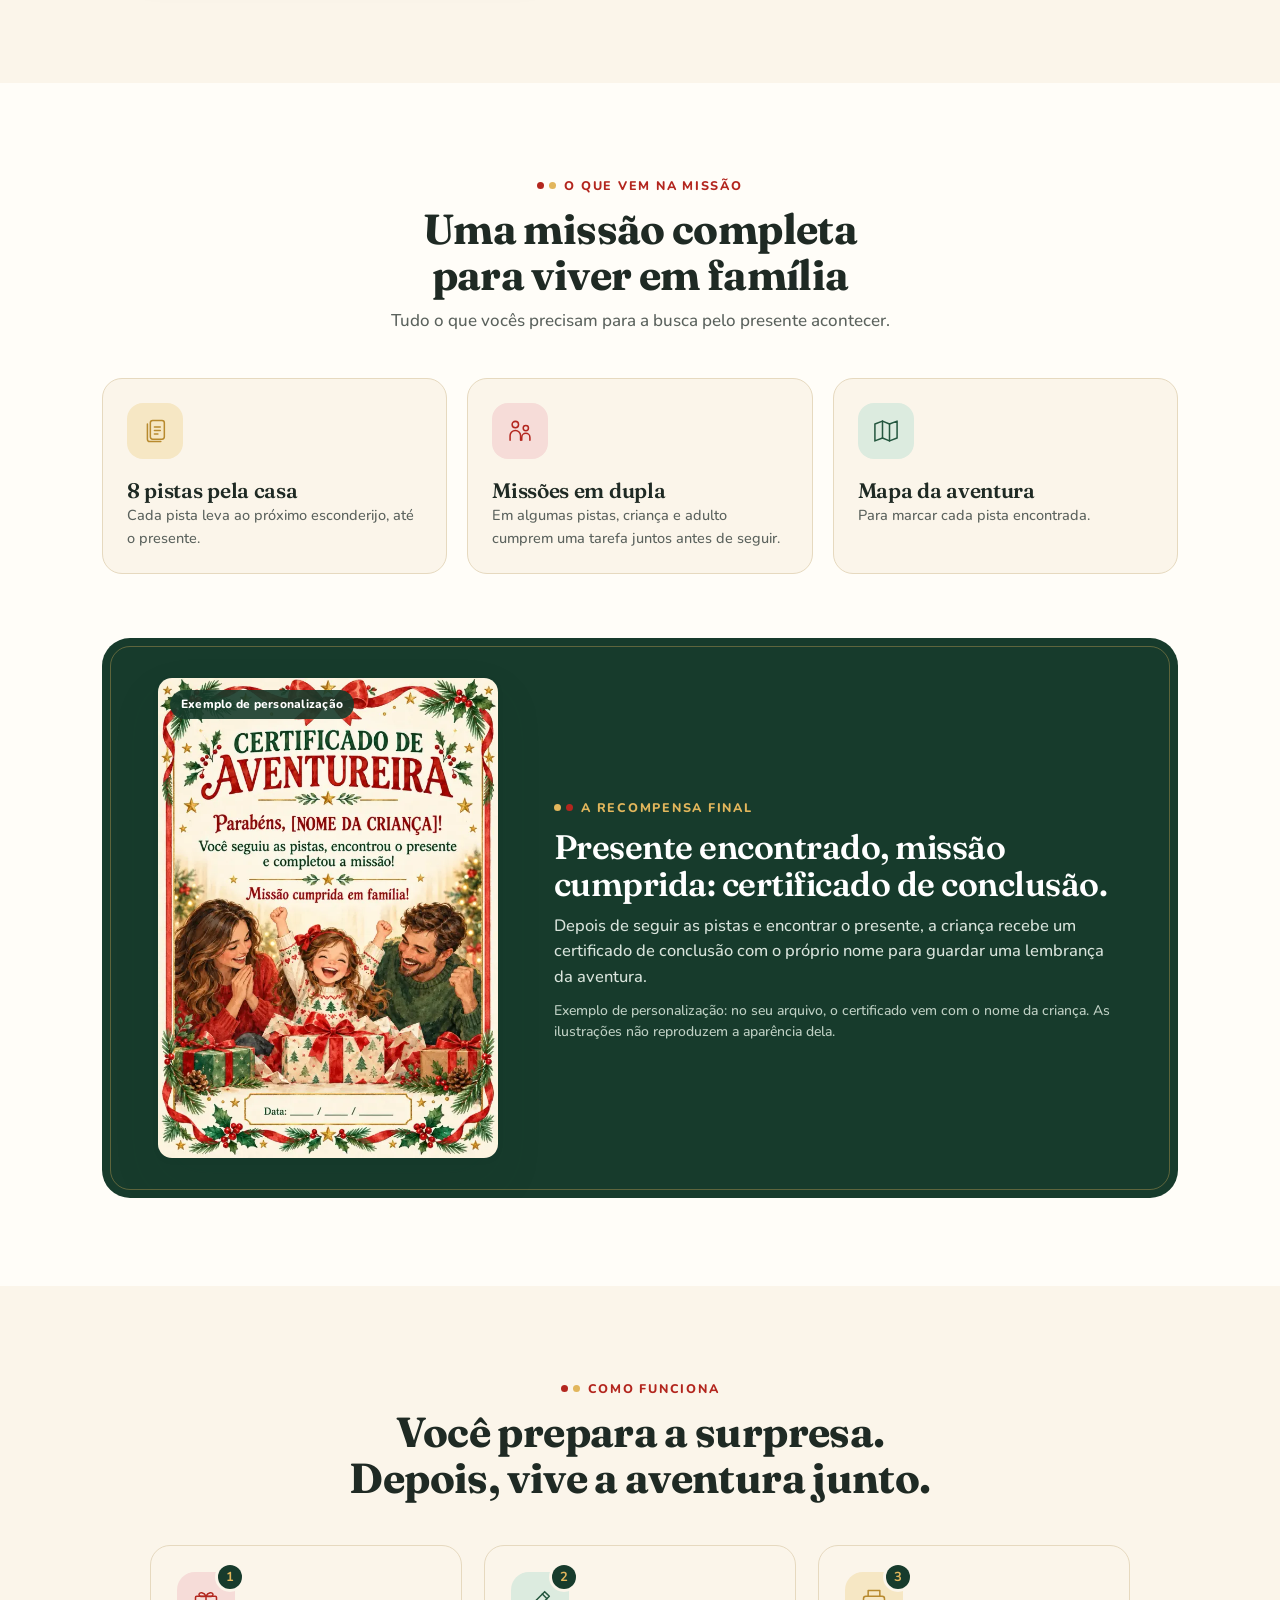
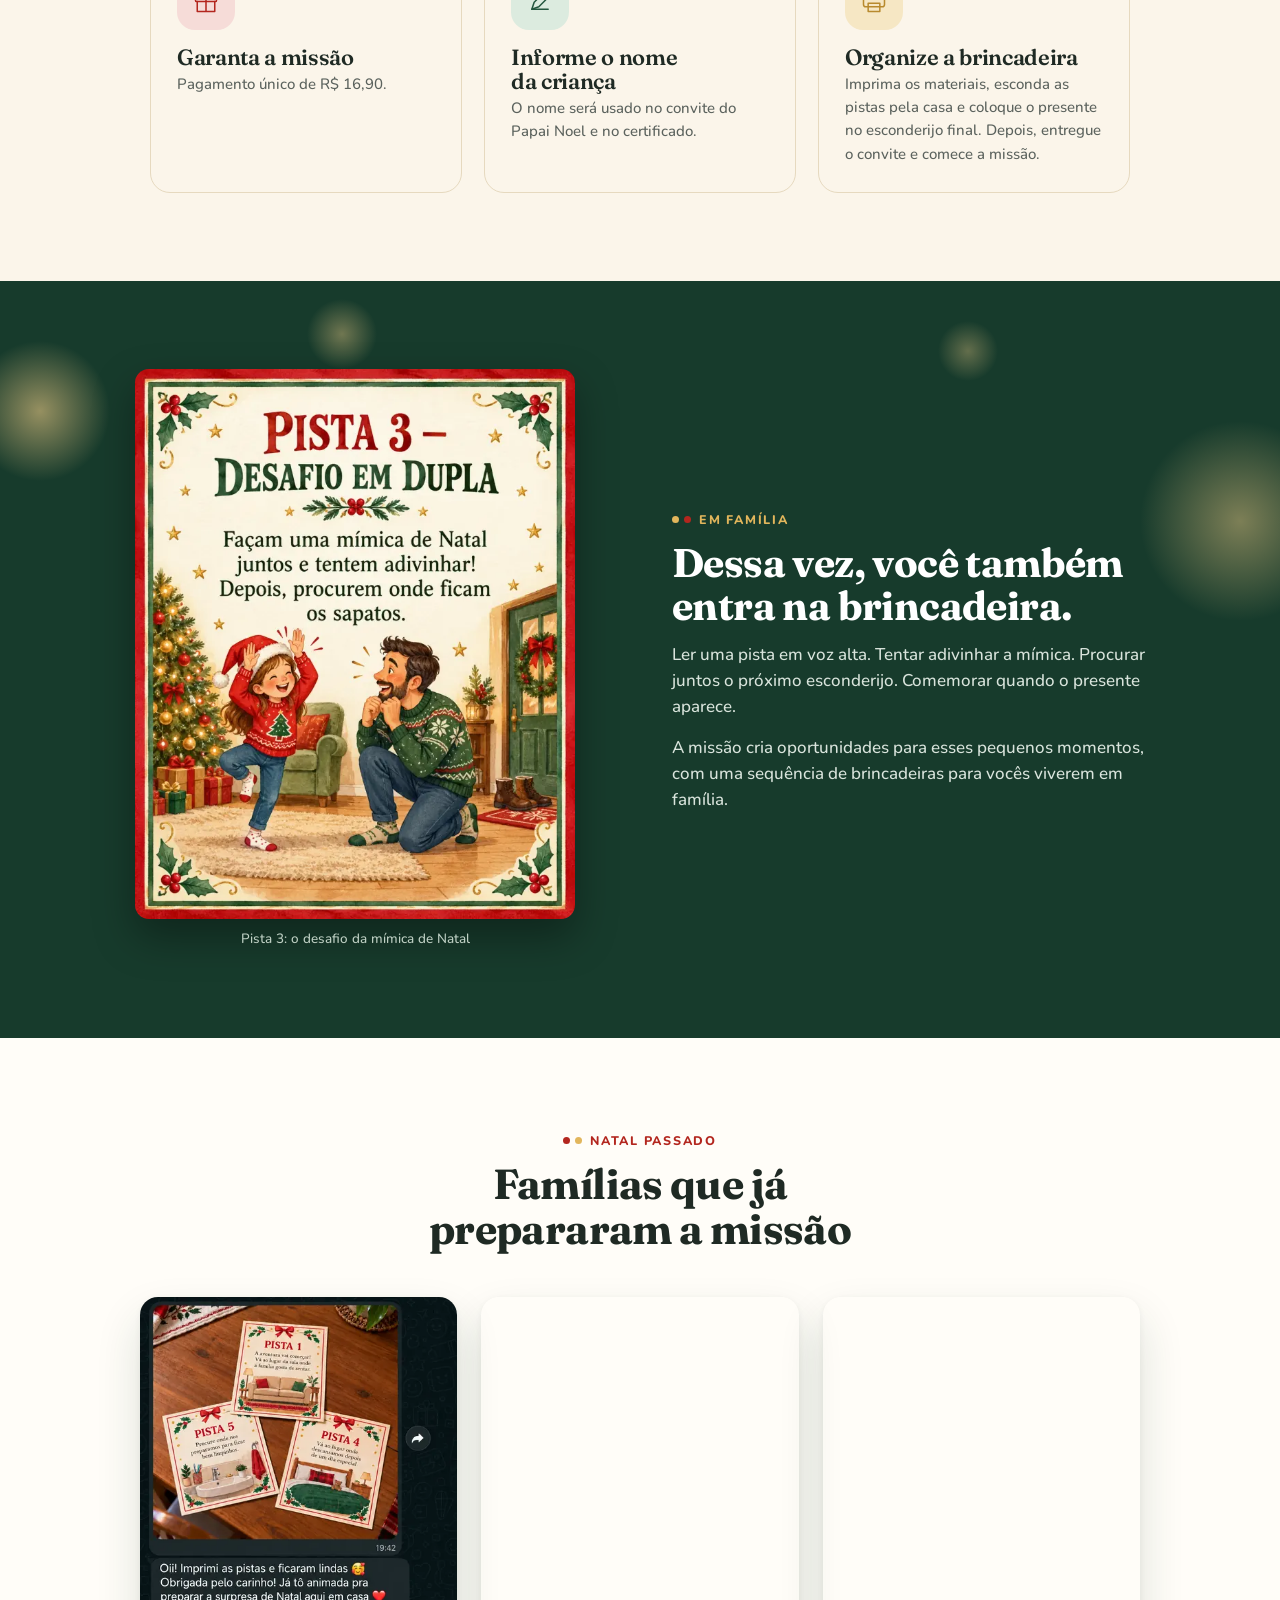
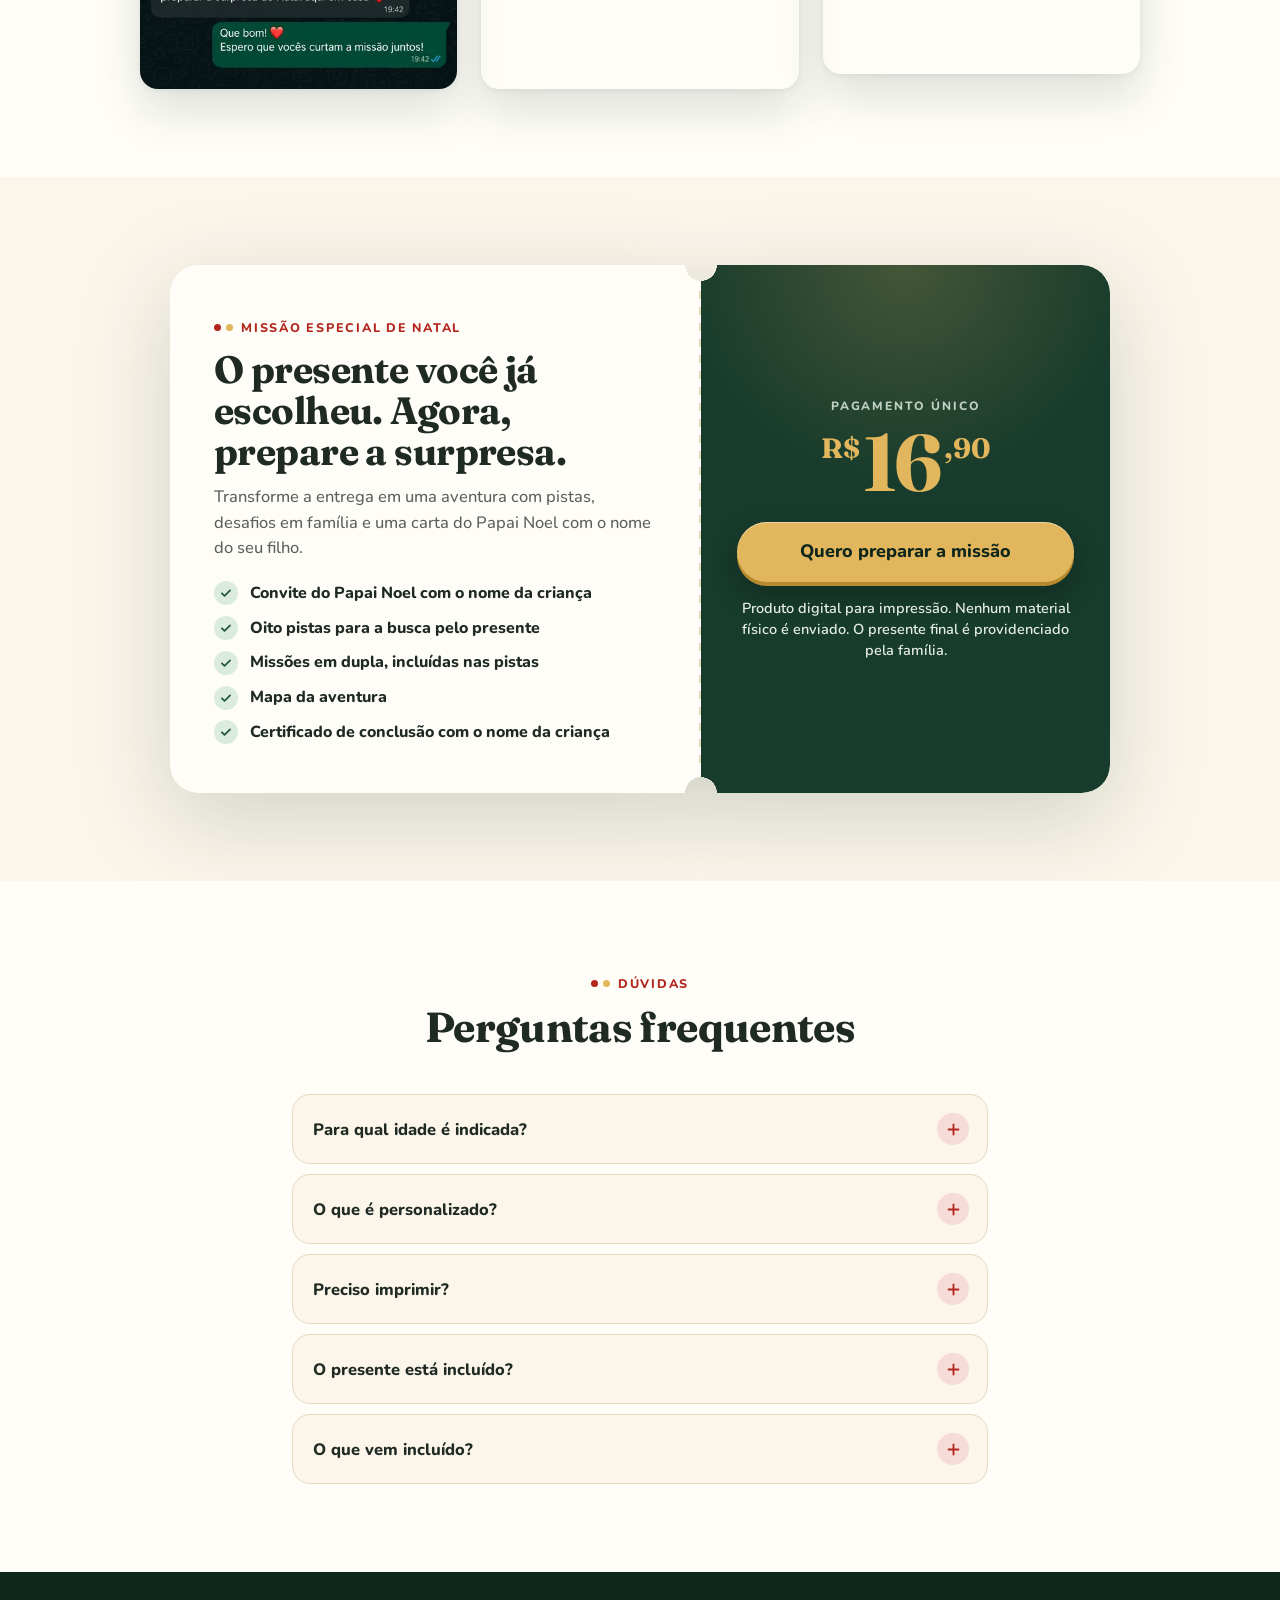
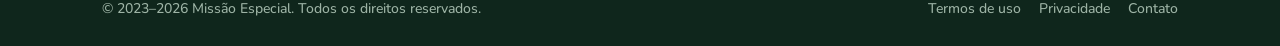
==== commit c9eef9bb: "Natal: remove o botão do FAQ e atualiza o rodapé Rodapé: © 2023–2026 Missão Especial. Todos os direi" ====
--- a/natal.html
+++ b/natal.html
@@ -59,7 +59,7 @@
       <p class="lead">O Papai Noel chama a criança pelo nome para uma caça ao tesouro pela casa. Vocês seguem as pistas juntos, cumprem desafios em dupla e encontram o presente no final.</p>
       <p class="facts">Convite do Papai Noel · 8 pistas · Desafios em dupla · Certificado de conclusão</p>
       <div class="hero-cta">
-        <a href="https://ggcheckout.app/checkout/v2/5yBv4Mh0vLTgjlP3PQsBU" class="btn btn-lg" data-checkout>Quero preparar a missão <svg aria-hidden="true"><use href="#n-arrow"/></svg></a>
+        <a href="https://ggcheckout.app/checkout/v2/5yBv4Mh0vLjTgilP3PQsBU" class="btn btn-lg" data-checkout>Quero preparar a missão <svg aria-hidden="true"><use href="#n-arrow"/></svg></a>
         <ul class="micro">
           <li><svg aria-hidden="true"><use href="#n-check"/></svg><b>R$ 16,90</b> · pagamento único</li>
           <li><svg aria-hidden="true"><use href="#n-check"/></svg>Personalizado com o nome da criança · Para imprimir em casa</li>
@@ -238,7 +238,7 @@
       <div class="ticket-stub">
         <span class="stub-k">Pagamento único</span>
         <span class="price"><small>R$</small>16<small>,90</small></span>
-        <a href="https://ggcheckout.app/checkout/v2/5yBv4Mh0vLTgjlP3PQsBU" class="btn btn-lg btn-block btn-gold" data-checkout>Quero preparar a missão</a>
+        <a href="https://ggcheckout.app/checkout/v2/5yBv4Mh0vLjTgilP3PQsBU" class="btn btn-lg btn-block btn-gold" data-checkout>Quero preparar a missão</a>
         <span class="stub-note">Produto digital para impressão. Nenhum material físico é enviado. O presente final é providenciado pela família.</span>
       </div>
     </div>
@@ -261,7 +261,6 @@
       <details class="faq-item"><summary>O presente está incluído?<span class="faq-ico" aria-hidden="true"><svg><use href="#n-plus"/></svg></span></summary><div class="faq-a"><p>Não. O presente é escolhido e providenciado pela família, que o esconde para a criança encontrar no final.</p></div></details>
       <details class="faq-item"><summary>O que vem incluído?<span class="faq-ico" aria-hidden="true"><svg><use href="#n-plus"/></svg></span></summary><div class="faq-a"><p>Convite do Papai Noel com o nome da criança, 8 pistas pela casa (algumas com missões em dupla), mapa da aventura e certificado com o nome da criança.</p></div></details>
     </div>
-    <div class="cta-block"><a href="https://ggcheckout.app/checkout/v2/5yBv4Mh0vLTgjlP3PQsBU" class="btn" data-checkout>Quero preparar a missão <svg aria-hidden="true"><use href="#n-arrow"/></svg></a><span class="cta-price"><b>R$ 16,90</b> · pagamento único</span></div>
   </div>
 </section>
 
@@ -269,7 +268,7 @@
 
 <footer class="footer">
   <div class="wrap footer-inner">
-    <span>© <span id="year">2026</span> Missão Especial</span>
+    <span>© 2023–<span id="year">2026</span> Missão Especial. Todos os direitos reservados.</span>
     <nav aria-label="Links legais">
       <a href="#">Termos de uso</a>
       <a href="#">Privacidade</a>
--- a/assets/css/natal.css
+++ b/assets/css/natal.css
@@ -411,3 +411,4 @@
 }
 .reward-img { position: relative; }
 @media (min-width: 980px) { .facts { margin-left: 0; } }
+.footer-inner { text-align: center; }
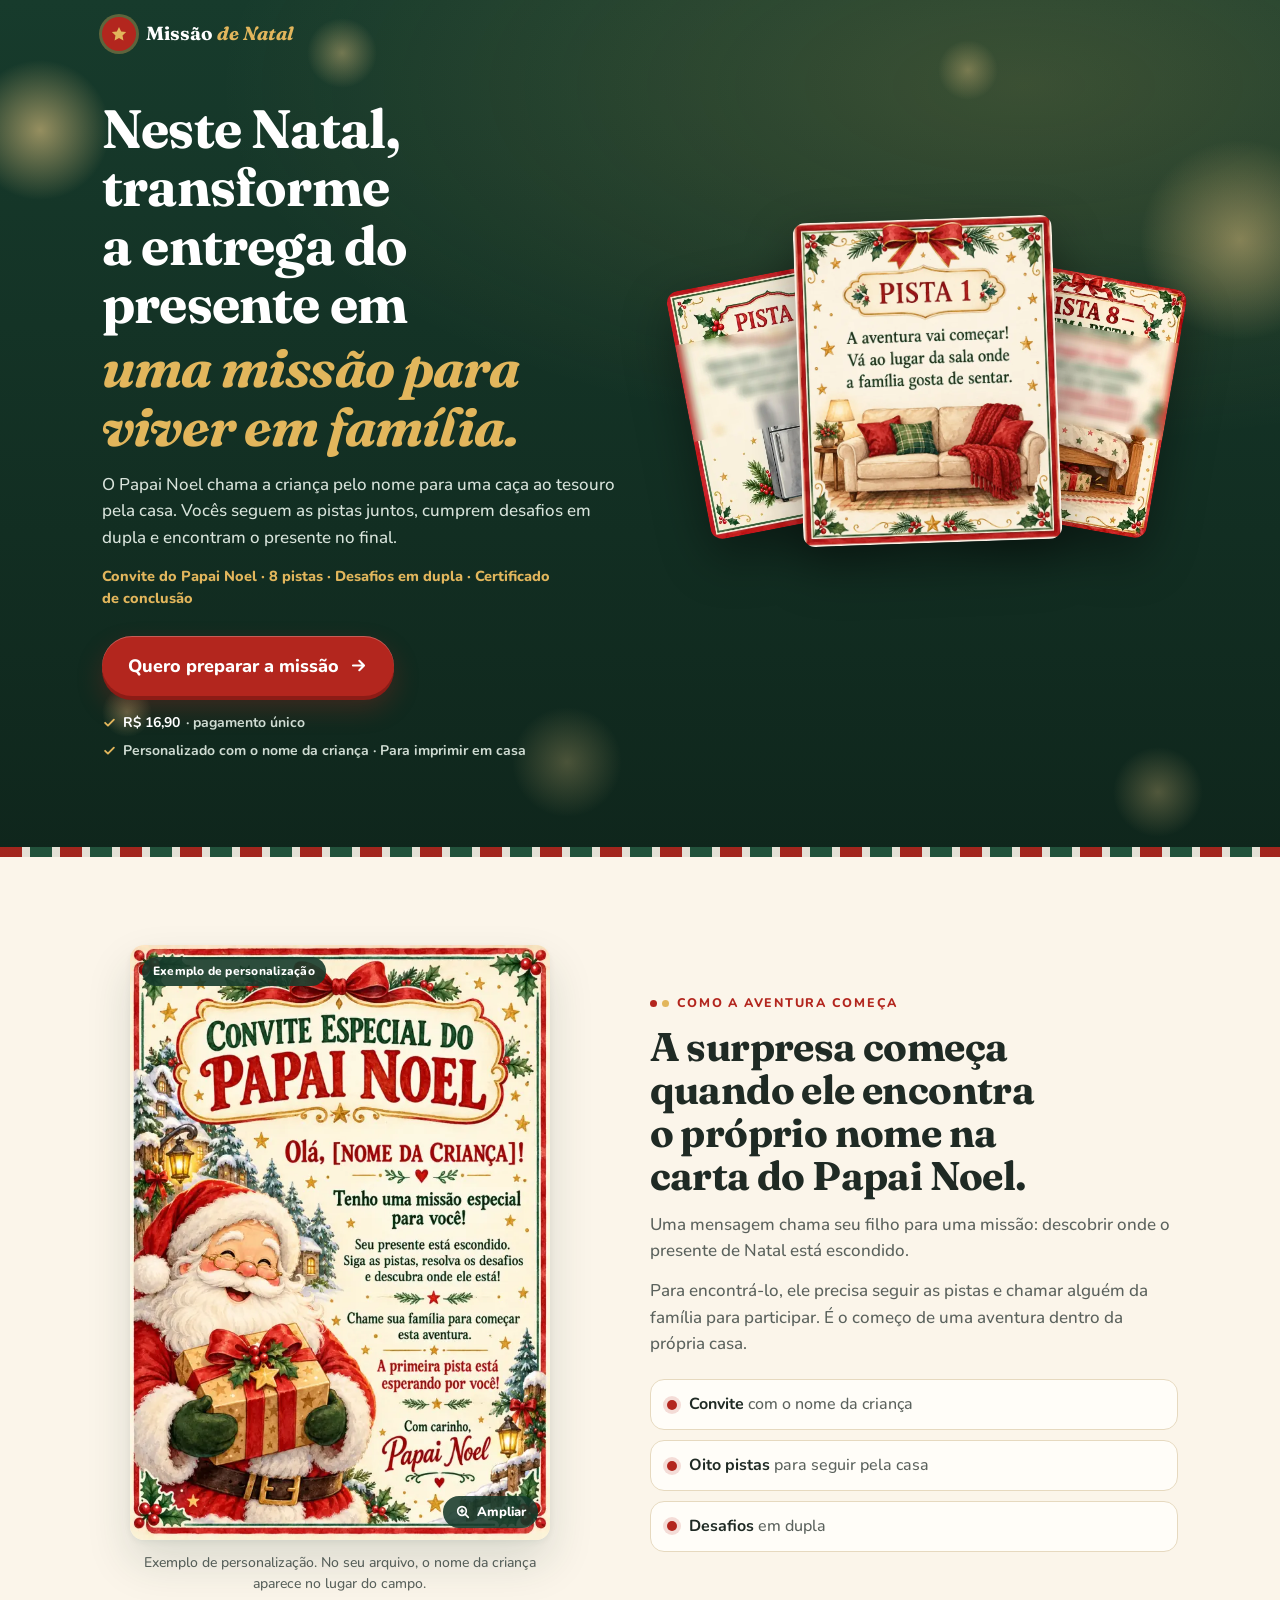
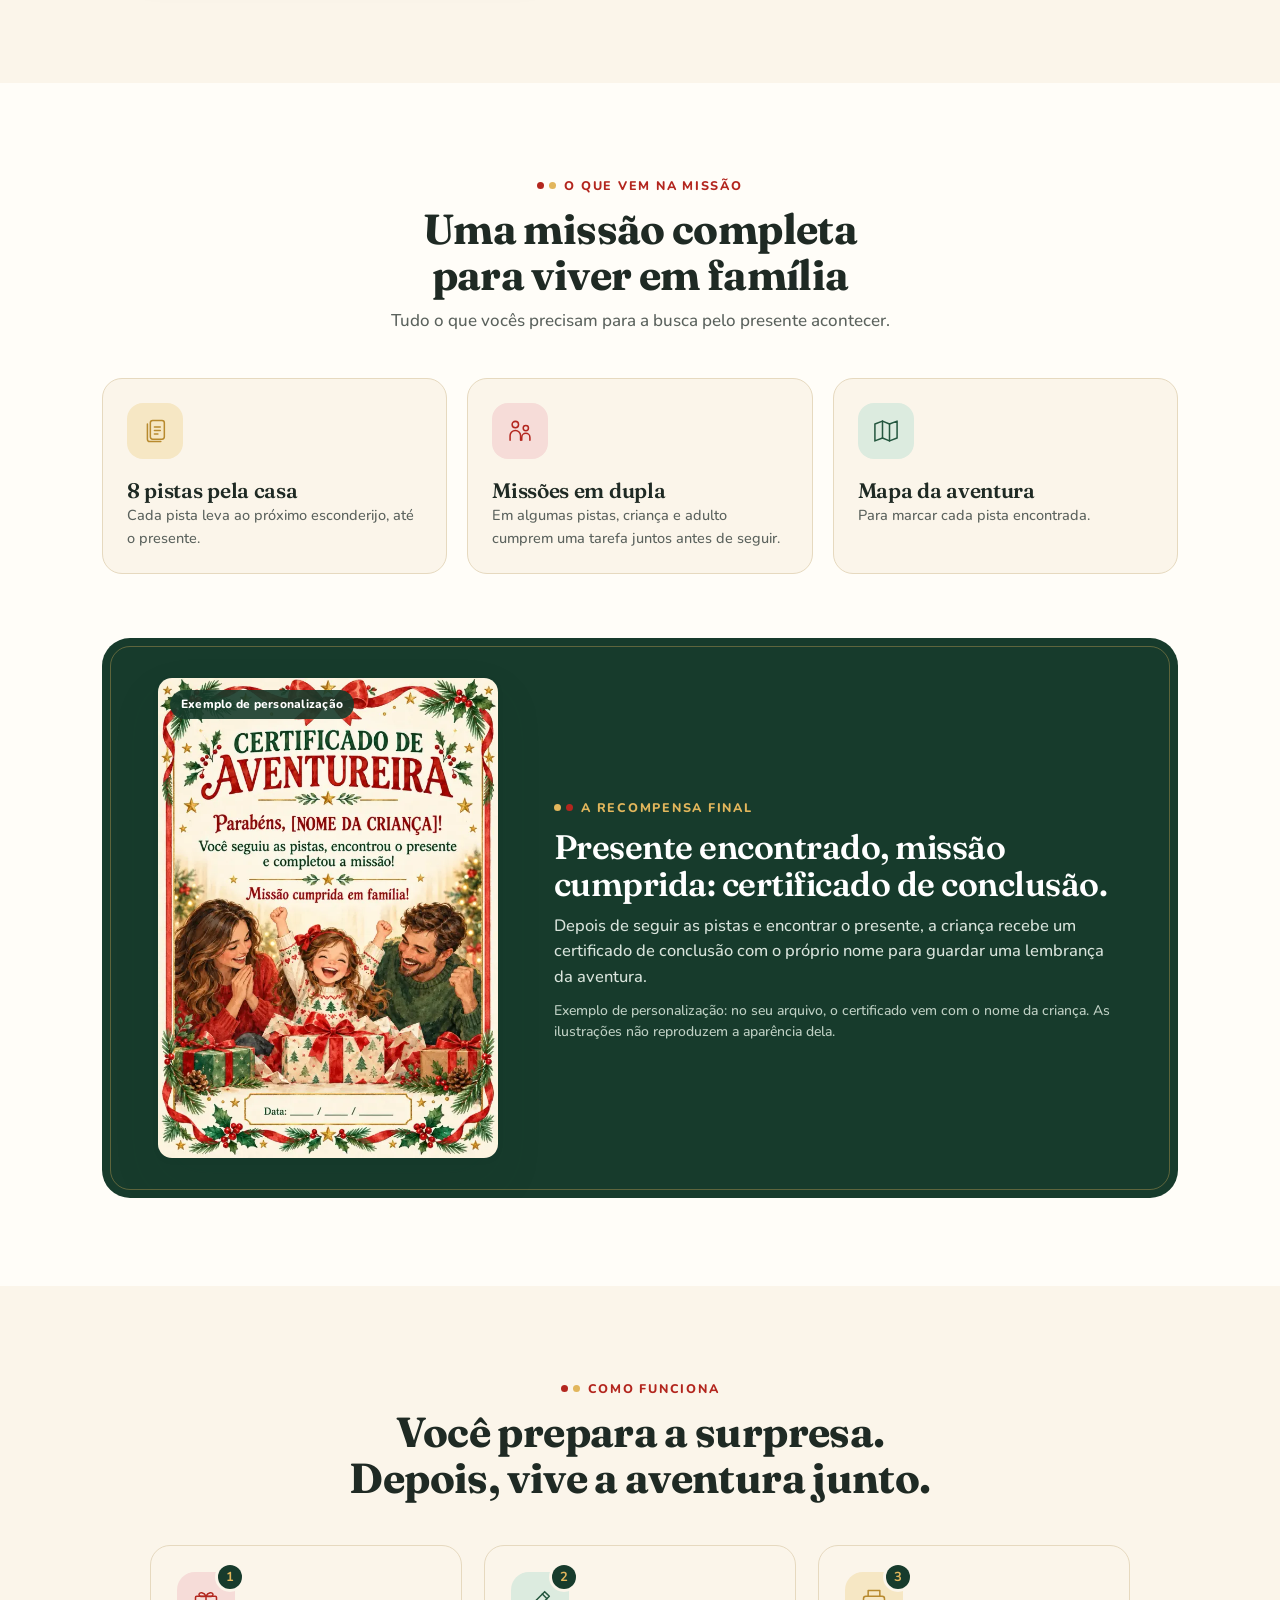
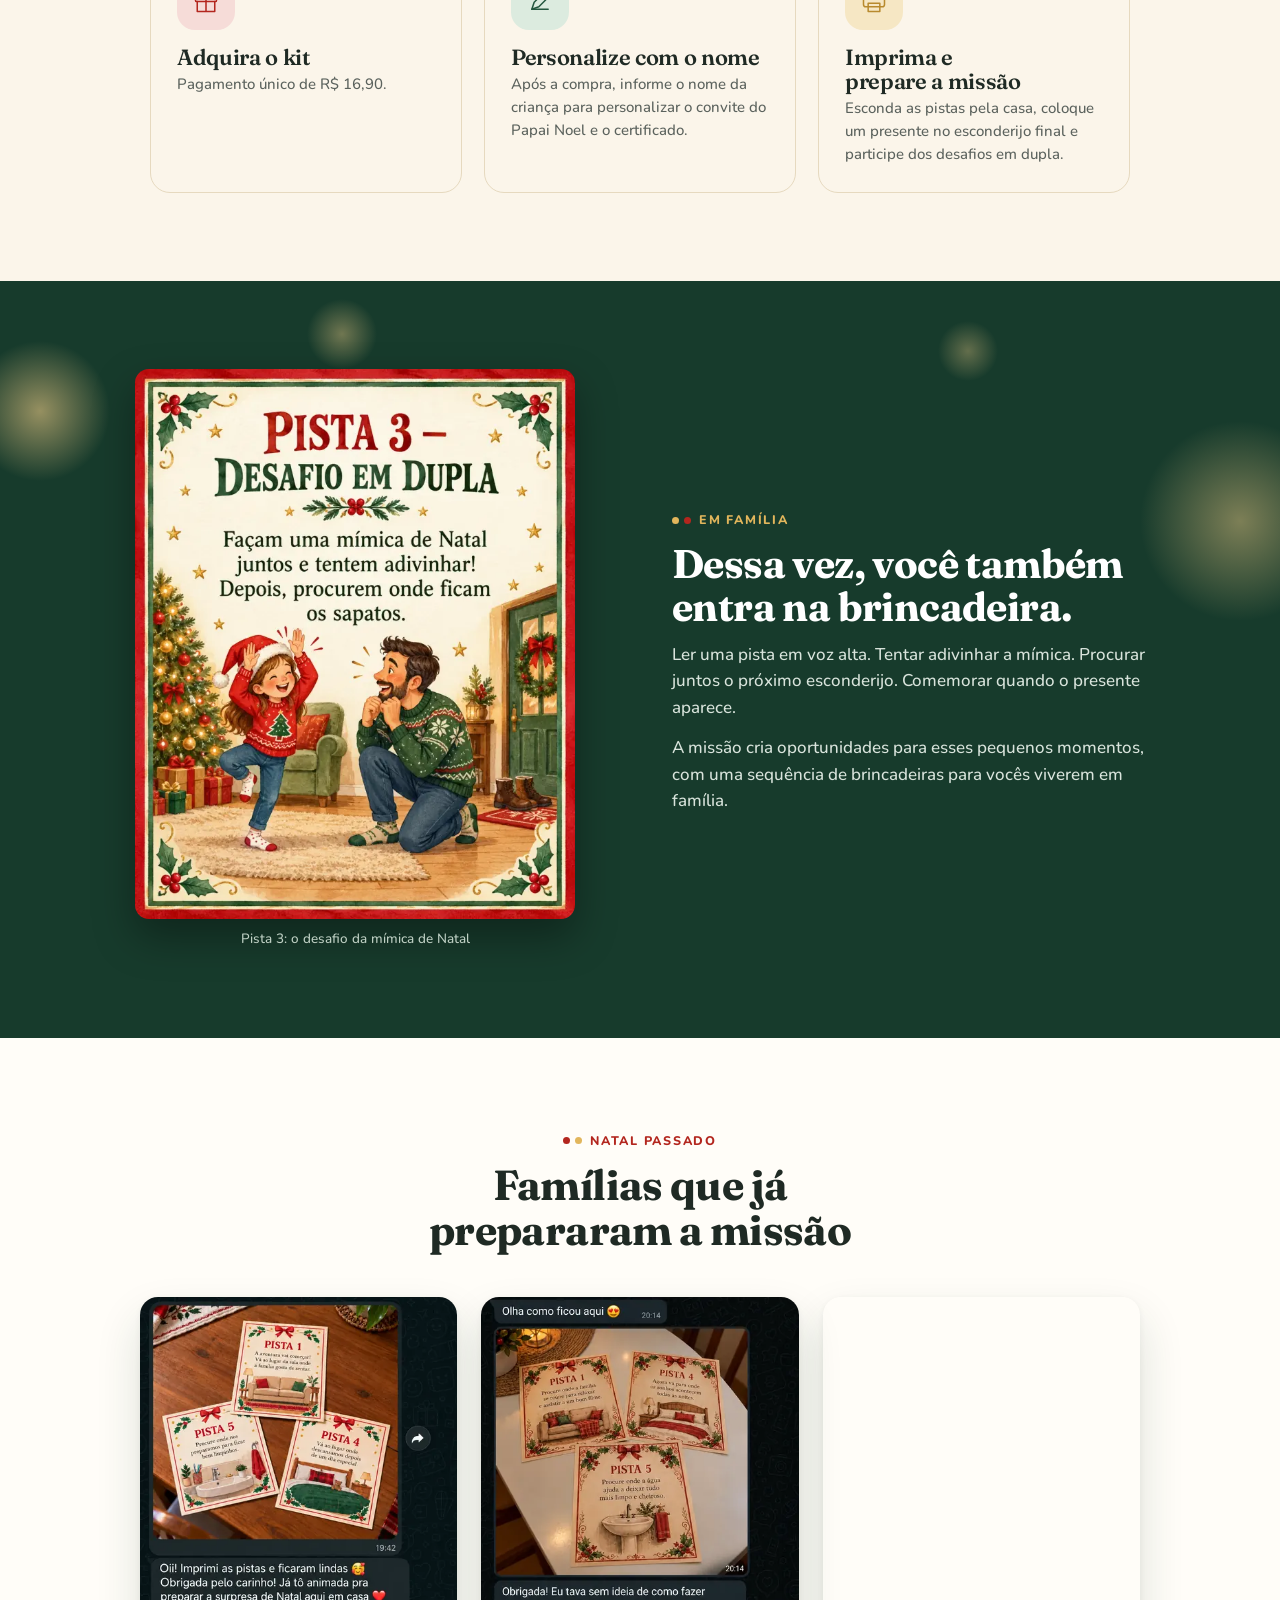
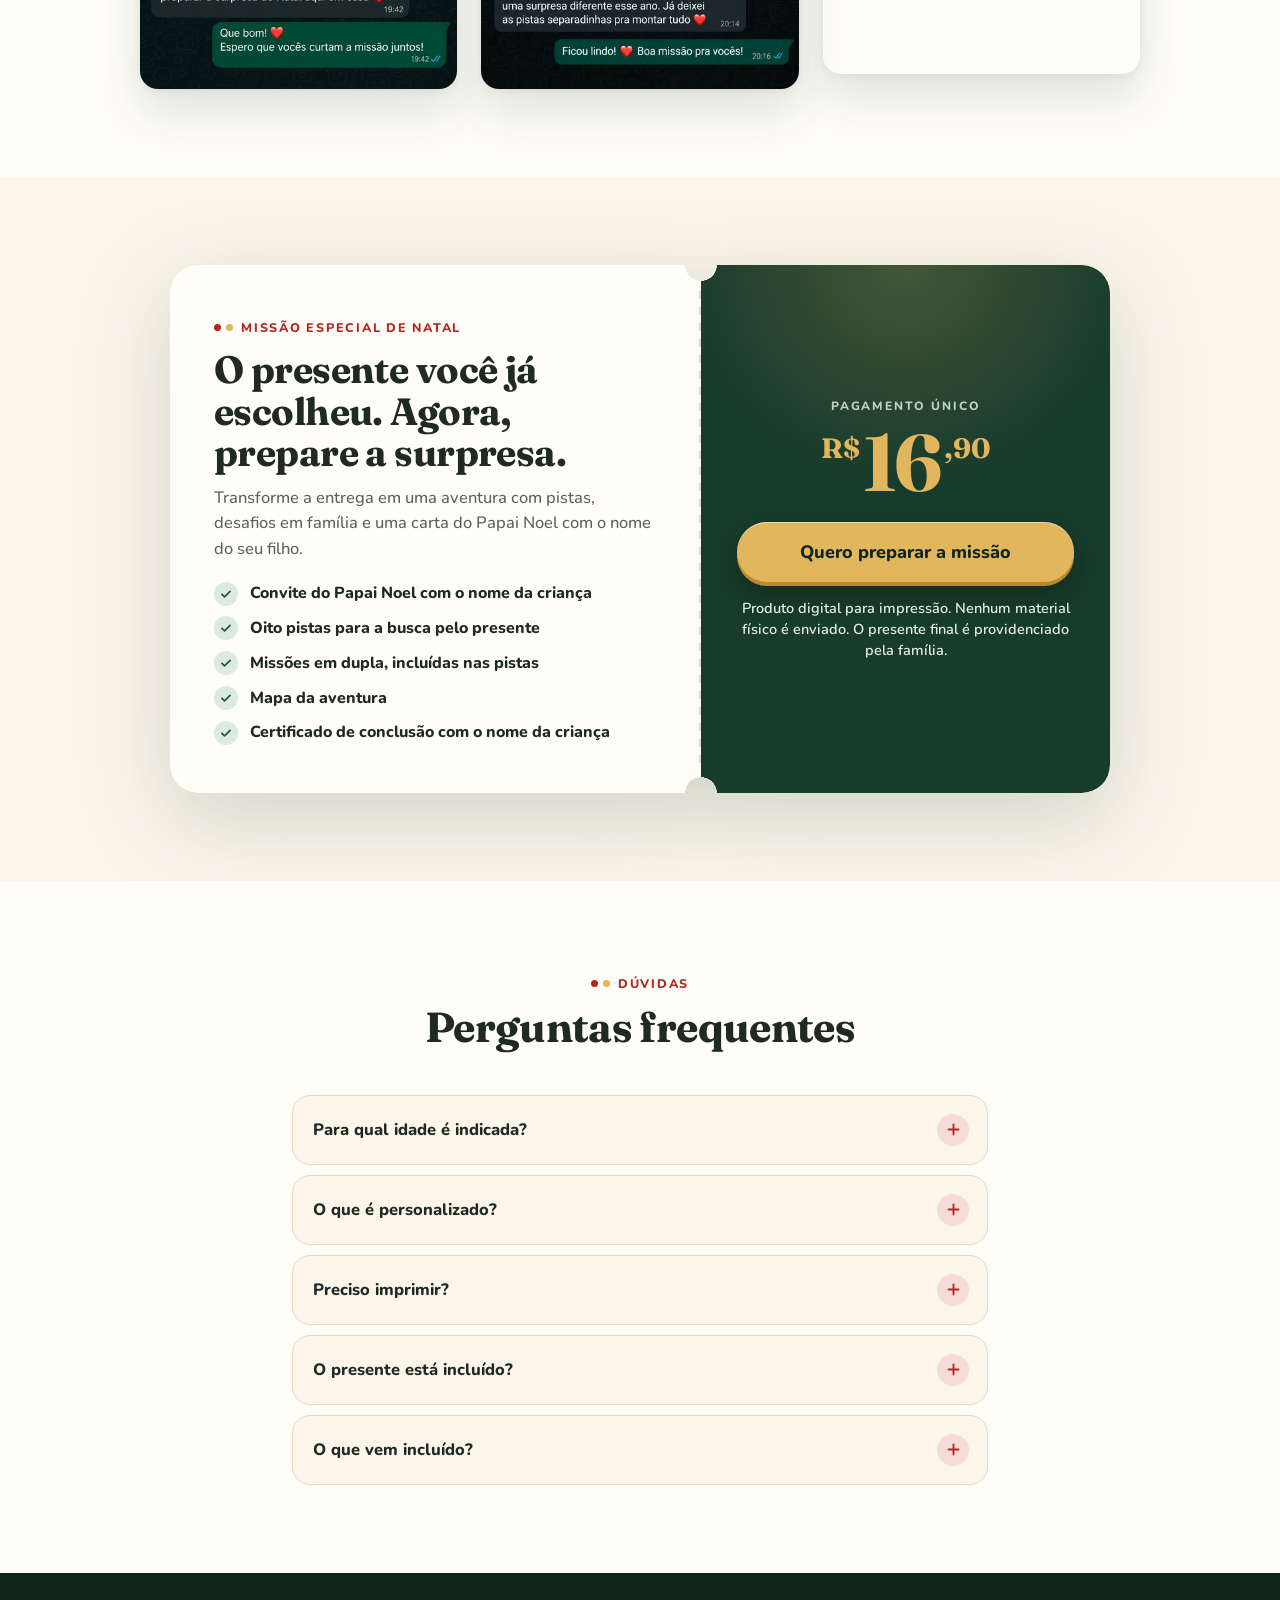
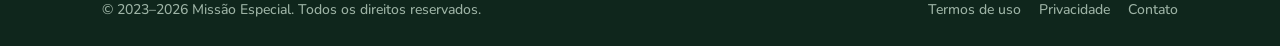
==== commit 3c2c52cc: "Natal: novos textos dos 3 passos do Como funciona Co-Authored-By: Claude Opus 5.5 <noreply@anthropic" ====
--- a/natal.html
+++ b/natal.html
@@ -162,9 +162,9 @@
       <h2>Você prepara a surpresa. Depois, vive a aventura junto.</h2>
     </header>
     <ol class="steps" data-reveal-group>
-      <li style="--i:0"><span class="step-ico"><svg aria-hidden="true"><use href="#n-gift"/></svg><b>1</b></span><div><h3>Garanta a missão</h3><p>Pagamento único de R$ 16,90.</p></div></li>
-      <li style="--i:1"><span class="step-ico"><svg aria-hidden="true"><use href="#n-pen"/></svg><b>2</b></span><div><h3>Informe o nome da criança</h3><p>O nome será usado no convite do Papai Noel e no certificado.</p></div></li>
-      <li style="--i:2"><span class="step-ico"><svg aria-hidden="true"><use href="#n-print"/></svg><b>3</b></span><div><h3>Organize a brincadeira</h3><p>Imprima os materiais, esconda as pistas pela casa e coloque o presente no esconderijo final. Depois, entregue o convite e comece a missão.</p></div></li>
+      <li style="--i:0"><span class="step-ico"><svg aria-hidden="true"><use href="#n-gift"/></svg><b>1</b></span><div><h3>Adquira o kit</h3><p>Pagamento único de R$ 16,90.</p></div></li>
+      <li style="--i:1"><span class="step-ico"><svg aria-hidden="true"><use href="#n-pen"/></svg><b>2</b></span><div><h3>Personalize com o nome</h3><p>Após a compra, informe o nome da criança para personalizar o convite do Papai Noel e o certificado.</p></div></li>
+      <li style="--i:2"><span class="step-ico"><svg aria-hidden="true"><use href="#n-print"/></svg><b>3</b></span><div><h3>Imprima e prepare a missão</h3><p>Esconda as pistas pela casa, coloque um presente no esconderijo final e participe dos desafios em dupla.</p></div></li>
     </ol>
   </div>
 </section>
